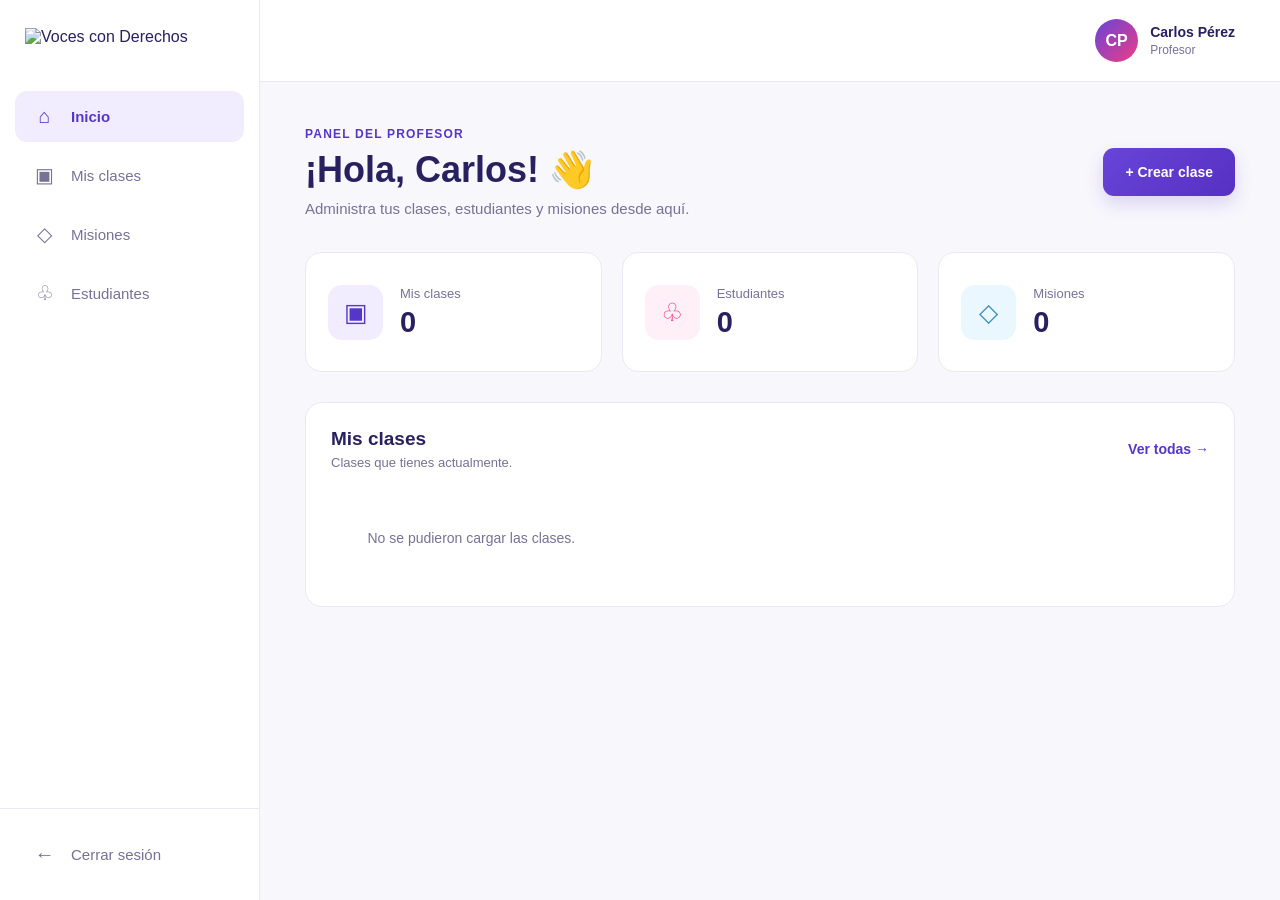
==== dashboard.html @ 540bf433 "feat: estructura inicial del proyecto, primeras configuraciones y interfaces del sistema" ====
<!DOCTYPE html>
<html lang="es">

<head>

    <meta charset="UTF-8">

    <meta
        name="viewport"
        content="width=device-width, initial-scale=1.0"
    >

    <title>Dashboard | Voces con Derechos</title>

    <link
        rel="stylesheet"
        href="css/dashboard.css"
    >

</head>


<body>

    <div class="dashboard">


        <!-- =====================================
             SIDEBAR
        ====================================== -->

        <aside class="sidebar">

            <div class="sidebar-logo">

                <img
                    src="assets/logo.png"
                    alt="Voces con Derechos"
                >

            </div>


            <nav class="sidebar-menu">

                <a
                    href="#inicio"
                    class="menu-item active"
                    data-section="inicio"
                >
                    <span class="menu-icon">⌂</span>
                    <span>Inicio</span>
                </a>


                <a
                    href="#clases"
                    class="menu-item"
                    data-section="clases"
                >
                    <span class="menu-icon">▣</span>
                    <span>Mis clases</span>
                </a>


                <a
                    href="#misiones"
                    class="menu-item"
                    data-section="misiones"
                >
                    <span class="menu-icon">◇</span>
                    <span>Misiones</span>
                </a>


                <a
                    href="#estudiantes"
                    class="menu-item"
                    data-section="estudiantes"
                >
                    <span class="menu-icon">♧</span>
                    <span>Estudiantes</span>
                </a>

            </nav>


            <div class="sidebar-bottom">

                <a
                    href="index.html"
                    class="menu-item"
                >
                    <span class="menu-icon">←</span>
                    <span>Cerrar sesión</span>
                </a>

            </div>

        </aside>



        <!-- =====================================
             CONTENIDO PRINCIPAL
        ====================================== -->

        <main class="main-content">


            <!-- HEADER -->

            <header class="topbar">

                <div class="mobile-logo">

                    <img
                        src="assets/logo.png"
                        alt="Voces con Derechos"
                    >

                </div>


                <div class="topbar-user">

                    <div class="user-avatar">
                        CP
                    </div>

                    <div class="user-info">

                        <strong>
                            Carlos Pérez
                        </strong>

                        <span>
                            Profesor
                        </span>

                    </div>

                </div>

            </header>



            <!-- =================================
                 INICIO
            ================================== -->

            <section
                id="inicio"
                class="dashboard-section active-section"
            >

                <div class="welcome">

                    <div>

                        <span class="section-label">
                            PANEL DEL PROFESOR
                        </span>

                        <h1>
                            ¡Hola, Carlos! 👋
                        </h1>

                        <p>
                            Administra tus clases, estudiantes
                            y misiones desde aquí.
                        </p>

                    </div>

                    <button
                        class="primary-button"
                        id="openCreateClass"
                    >
                        + Crear clase
                    </button>

                </div>


                <!-- ESTADÍSTICAS -->

                <div class="stats-grid">

                    <div class="stat-card">

                        <div class="stat-icon purple">
                            ▣
                        </div>

                        <div>

                            <span>
                                Mis clases
                            </span>

                            <strong id="totalClasses">
                                0
                            </strong>

                        </div>

                    </div>


                    <div class="stat-card">

                        <div class="stat-icon pink">
                            ♧
                        </div>

                        <div>

                            <span>
                                Estudiantes
                            </span>

                            <strong id="totalStudents">
                                0
                            </strong>

                        </div>

                    </div>


                    <div class="stat-card">

                        <div class="stat-icon blue">
                            ◇
                        </div>

                        <div>

                            <span>
                                Misiones
                            </span>

                            <strong id="totalMissions">
                                0
                            </strong>

                        </div>

                    </div>

                </div>



                <!-- CLASES -->

                <div class="content-card">

                    <div class="card-header">

                        <div>

                            <h2>
                                Mis clases
                            </h2>

                            <p>
                                Clases que tienes actualmente.
                            </p>

                        </div>

                        <button
                            class="text-button"
                            data-section="clases"
                        >
                            Ver todas →
                        </button>

                    </div>


                    <div
                        id="dashboardClasses"
                        class="classes-grid"
                    >

                        <div class="loading">
                            Cargando clases...
                        </div>

                    </div>

                </div>

            </section>



            <!-- =================================
                 MIS CLASES
            ================================== -->

            <section
                id="clases"
                class="dashboard-section"
            >

                <div class="page-header">

                    <div>

                        <span class="section-label">
                            GESTIÓN
                        </span>

                        <h1>
                            Mis clases
                        </h1>

                        <p>
                            Administra tus grupos y estudiantes.
                        </p>

                    </div>


                    <button
                        class="primary-button"
                        id="openCreateClass2"
                    >
                        + Crear clase
                    </button>

                </div>


                <div
                    id="allClasses"
                    class="classes-grid"
                >

                    <div class="loading">
                        Cargando clases...
                    </div>

                </div>

            </section>



            <!-- =================================
                 DETALLE CLASE
            ================================== -->

    <section
        id="classDetail"
        class="dashboard-section"
    >

        <!-- VOLVER -->
        <button
            class="back-dashboard"
            id="backToClasses"
        >
            ← Volver a mis clases
        </button>


        <!-- INFORMACIÓN DE LA CLASE -->
        <div class="page-header">

            <div>

                <span class="section-label">
                    CLASE
                </span>

                <h1 id="detailClassName">
                    —
                </h1>

                <p id="detailClassLevel">
                    —
                </p>

            </div>

        </div>


        <div class="detail-grid">


            <!-- =================================
                ESTUDIANTES
            ================================== -->

            <div>

                <!-- ESTUDIANTES ACTIVOS -->

                <div class="content-card">

                    <div class="card-header">

                        <div>

                            <h2>
                                Estudiantes
                            </h2>

                            <p>
                                Estudiantes activos pertenecientes a esta clase.
                            </p>

                        </div>

                    </div>


                    <div
                        id="classStudents"
                        class="student-list"
                    >

                        <div class="loading">
                            Cargando estudiantes...
                        </div>

                    </div>

                </div>


                <!-- ESTUDIANTES INACTIVOS -->

                <div class="content-card">

                    <div class="card-header">

                        <div>

                            <h2>
                                Estudiantes inactivos
                            </h2>

                            <p>
                                Estudiantes que fueron desactivados de esta clase.
                            </p>

                        </div>

                    </div>


                    <div
                        id="inactiveStudents"
                        class="student-list"
                    >

                        <div class="loading">
                            Cargando estudiantes inactivos...
                        </div>

                    </div>

                </div>

            </div>



        <!-- =================================
             MISIONES
        ================================== -->

        <div class="content-card">

            <div class="card-header">

                <div>

                    <h2>
                        Misiones asignadas
                    </h2>

                    <p>
                        Misiones disponibles para esta clase.
                    </p>

                </div>

            </div>


            <div
                id="classMissions"
                class="mission-list"
            >

                <div class="loading">
                    Cargando misiones...
                </div>

            </div>

        </div>


    </div>

</section>



            <!-- =================================
                 MISIONES
            ================================== -->

            <section
                id="misiones"
                class="dashboard-section"
            >

                <div class="page-header">

                    <div>

                        <span class="section-label">
                            CONTENIDO EDUCATIVO
                        </span>

                        <h1>
                            Misiones
                        </h1>

                        <p>
                            Consulta las misiones disponibles.
                        </p>

                    </div>

                </div>


                <div
                    id="missionsGrid"
                    class="missions-grid"
                >

                    <div class="loading">
                        Cargando misiones...
                    </div>

                </div>

            </section>



            <!-- =================================
                 ESTUDIANTES
            ================================== -->

            <section
                id="estudiantes"
                class="dashboard-section"
            >

                <div class="page-header">

                    <div>

                        <span class="section-label">
                            ESTUDIANTES
                        </span>

                        <h1>
                            Estudiantes
                        </h1>

                        <p>
                            Consulta los estudiantes de tus clases.
                        </p>

                    </div>

                </div>


                <div class="content-card">

                    <div
                        id="studentsOverview"
                        class="students-overview"
                    >

                        <div class="loading">
                            Cargando estudiantes...
                        </div>

                    </div>

                </div>

            </section>


        </main>

    </div>



    <!-- =====================================
         MODAL CREAR CLASE
    ====================================== -->

    <div
        id="createClassModal"
        class="modal"
    >

        <div class="modal-card">

            <button
                class="close-modal"
                id="closeCreateClass"
            >
                ×
            </button>


            <div class="modal-header">

                <span class="modal-icon">
                    ▣
                </span>

                <h2>
                    Crear nueva clase
                </h2>

                <p>
                    Crea un grupo para comenzar a organizar
                    a tus estudiantes.
                </p>

            </div>


            <form id="createClassForm">

                <div class="form-group">

                    <label for="className">
                        Nombre de la clase
                    </label>

                    <input
                        type="text"
                        id="className"
                        placeholder="Ej. 4to A"
                        required
                    >

                </div>


                <div class="form-group">

                    <label for="classLevel">
                        Nivel educativo
                    </label>

                    <select
                        id="classLevel"
                        required
                    >

                        <option value="">
                            Selecciona un nivel
                        </option>

                        <option value="Primaria">
                            Primaria
                        </option>

                        <option value="Secundaria">
                            Secundaria
                        </option>

                    </select>

                </div>


                <div
                    id="createClassMessage"
                    class="form-message"
                ></div>


                <button
                    type="submit"
                    class="primary-button full"
                >
                    Crear clase
                </button>

            </form>

        </div>

    </div>






    <script src="js/dashboard.js"></script>

</body>

</html>
---- css/dashboard.css ----
:root {

    --primary: #5636c9;
    --primary-dark: #30206e;

    --pink: #ed3d85;
    --pink-soft: #fff0f7;

    --purple-soft: #f1edff;

    --blue-soft: #eaf7ff;

    --text: #29205f;
    --text-light: #777296;

    --background: #f8f7fc;

    --white: #ffffff;

    --border: #ebe8f4;

    --success: #2ca66f;
}


/* =========================================
   RESET
========================================= */

* {
    margin: 0;
    padding: 0;
    box-sizing: border-box;
}

html {
    scroll-behavior: smooth;
}

body {
    font-family: Arial, Helvetica, sans-serif;

    color: var(--text);

    background: var(--background);
}

button,
input,
select {
    font-family: inherit;
}

button {
    cursor: pointer;
}


/* =========================================
   DASHBOARD
========================================= */

.dashboard {
    min-height: 100vh;

    display: flex;
}


/* =========================================
   SIDEBAR
========================================= */

.sidebar {
    width: 260px;

    min-height: 100vh;

    position: fixed;

    left: 0;
    top: 0;
    bottom: 0;

    display: flex;

    flex-direction: column;

    background: white;

    border-right: 1px solid var(--border);

    z-index: 20;
}

.sidebar-logo {
    padding: 28px 25px 35px;
}

.sidebar-logo img {
    width: 195px;

    height: auto;
}


.sidebar-menu {
    padding: 10px 15px;

    display: flex;

    flex-direction: column;

    gap: 7px;
}


.menu-item {
    display: flex;

    align-items: center;

    gap: 14px;

    padding: 14px 17px;

    border-radius: 12px;

    color: var(--text-light);

    font-size: 15px;

    font-weight: 500;

    transition: 0.2s;

    text-decoration: none;
}

.menu-item:hover {
    background: var(--purple-soft);

    color: var(--primary);
}

.menu-item.active {
    color: var(--primary);

    background: var(--purple-soft);

    font-weight: 600;
}

.menu-icon {
    width: 25px;

    text-align: center;

    font-size: 20px;
}


.sidebar-bottom {
    margin-top: auto;

    padding: 20px 15px;

    border-top: 1px solid var(--border);
}


/* =========================================
   MAIN
========================================= */

.main-content {
    width: calc(100% - 260px);

    margin-left: 260px;

    min-height: 100vh;

    padding-bottom: 60px;
}


/* =========================================
   TOPBAR
========================================= */

.topbar {
    height: 82px;

    padding: 0 45px;

    display: flex;

    align-items: center;

    justify-content: flex-end;

    background: white;

    border-bottom: 1px solid var(--border);
}

.mobile-logo {
    display: none;
}

.topbar-user {
    display: flex;

    align-items: center;

    gap: 12px;
}

.user-avatar {
    width: 43px;
    height: 43px;

    display: flex;

    align-items: center;
    justify-content: center;

    border-radius: 50%;

    color: white;

    background: linear-gradient(
        135deg,
        #6844d8,
        #ed3d85
    );

    font-weight: 700;
}

.user-info {
    display: flex;

    flex-direction: column;

    gap: 3px;
}

.user-info strong {
    font-size: 14px;
}

.user-info span {
    font-size: 12px;

    color: var(--text-light);
}


/* =========================================
   SECTIONS
========================================= */

.dashboard-section {
    display: none;

    padding: 45px;
}

.dashboard-section.active-section {
    display: block;
}


/* =========================================
   WELCOME
========================================= */

.welcome,
.page-header {
    display: flex;

    align-items: center;

    justify-content: space-between;

    gap: 30px;

    margin-bottom: 35px;
}

.section-label {
    display: block;

    margin-bottom: 8px;

    color: var(--primary);

    font-size: 12px;

    font-weight: 700;

    letter-spacing: 1.2px;
}

.welcome h1,
.page-header h1 {
    font-size: 36px;

    color: var(--text);
}

.welcome p,
.page-header p {
    margin-top: 9px;

    color: var(--text-light);

    font-size: 15px;
}


/* =========================================
   BUTTONS
========================================= */

.primary-button {
    display: inline-flex;

    align-items: center;
    justify-content: center;

    gap: 8px;

    min-height: 48px;

    padding: 0 22px;

    border: none;

    border-radius: 11px;

    color: white;

    background: linear-gradient(
        135deg,
        #6844d8,
        #5630c2
    );

    font-size: 14px;

    font-weight: 600;

    box-shadow:
        0 8px 18px rgba(86, 54, 201, 0.18);

    transition: 0.2s;
}

.primary-button:hover {
    transform: translateY(-2px);

    box-shadow:
        0 12px 23px rgba(86, 54, 201, 0.25);
}

.primary-button.full {
    width: 100%;
}

.text-button {
    border: none;

    background: transparent;

    color: var(--primary);

    font-size: 14px;

    font-weight: 600;
}

.back-dashboard {
    border: none;

    background: transparent;

    color: var(--primary);

    font-weight: 600;

    margin-bottom: 25px;
}


/* =========================================
   STATS
========================================= */

.stats-grid {
    display: grid;

    grid-template-columns:
        repeat(3, 1fr);

    gap: 20px;

    margin-bottom: 30px;
}

.stat-card {
    min-height: 120px;

    display: flex;

    align-items: center;

    gap: 17px;

    padding: 22px;

    border-radius: 16px;

    background: white;

    border: 1px solid var(--border);
}

.stat-icon {
    width: 55px;
    height: 55px;

    display: flex;

    align-items: center;
    justify-content: center;

    border-radius: 14px;

    font-size: 25px;
}

.stat-icon.purple {
    color: var(--primary);

    background: var(--purple-soft);
}

.stat-icon.pink {
    color: var(--pink);

    background: var(--pink-soft);
}

.stat-icon.blue {
    color: #3b8fb8;

    background: var(--blue-soft);
}

.stat-card span {
    display: block;

    margin-bottom: 5px;

    color: var(--text-light);

    font-size: 13px;
}

.stat-card strong {
    font-size: 29px;
}


/* =========================================
   CONTENT CARD
========================================= */

.content-card {
    padding: 25px;

    margin-bottom: 25px;

    border: 1px solid var(--border);

    border-radius: 17px;

    background: white;
}

.card-header {
    display: flex;

    align-items: center;

    justify-content: space-between;

    gap: 20px;

    margin-bottom: 25px;
}

.card-header h2 {
    font-size: 19px;
}

.card-header p {
    margin-top: 5px;

    color: var(--text-light);

    font-size: 13px;
}


/* =========================================
   CLASSES
========================================= */

.classes-grid {
    display: grid;

    grid-template-columns:
        repeat(auto-fill, minmax(260px, 1fr));

    gap: 18px;
}

.class-card {
    padding: 22px;

    border: 1px solid var(--border);

    border-radius: 15px;

    background: #fff;

    transition: 0.2s;
}

.class-card:hover {
    transform: translateY(-3px);

    box-shadow:
        0 12px 30px rgba(50, 30, 100, 0.08);
}

.class-top {
    display: flex;

    align-items: flex-start;

    justify-content: space-between;
}

.class-icon {
    width: 45px;
    height: 45px;

    display: flex;

    align-items: center;
    justify-content: center;

    border-radius: 12px;

    color: var(--primary);

    background: var(--purple-soft);

    font-size: 22px;
}

.class-level {
    padding: 5px 9px;

    border-radius: 20px;

    color: var(--primary);

    background: var(--purple-soft);

    font-size: 11px;

    font-weight: 600;
}

.class-card h3 {
    margin-top: 18px;

    font-size: 18px;
}

.class-card p {
    margin-top: 6px;

    color: var(--text-light);

    font-size: 13px;
}

.class-card button {
    width: 100%;

    margin-top: 20px;

    height: 40px;

    border: 1px solid #ded9ef;

    border-radius: 9px;

    background: white;

    color: var(--primary);

    font-weight: 600;
}

.class-card button:hover {
    background: var(--purple-soft);
}


/* =========================================
   STUDENTS
========================================= */

.student-list {
    display: flex;

    flex-direction: column;
}

.student-row {
    display: flex;

    align-items: center;

    justify-content: space-between;

    padding: 14px 0;

    border-bottom: 1px solid var(--border);
}

.student-row:last-child {
    border-bottom: none;
}

.student-main {
    display: flex;

    align-items: center;

    gap: 12px;
}

.student-avatar {
    width: 40px;
    height: 40px;

    display: flex;

    align-items: center;
    justify-content: center;

    border-radius: 50%;

    color: var(--primary);

    background: var(--purple-soft);

    font-size: 13px;

    font-weight: 700;
}

.student-name {
    font-size: 14px;

    font-weight: 600;
}

.student-date {
    margin-top: 3px;

    color: var(--text-light);

    font-size: 11px;
}


/* =========================================
   MISSIONS
========================================= */

.missions-grid {
    display: grid;

    grid-template-columns:
        repeat(auto-fill, minmax(280px, 1fr));

    gap: 20px;
}

.mission-card {
    padding: 25px;

    border-radius: 17px;

    border: 1px solid var(--border);

    background: white;
}

.mission-icon {
    width: 48px;
    height: 48px;

    display: flex;

    align-items: center;
    justify-content: center;

    border-radius: 13px;

    background: var(--pink-soft);

    color: var(--pink);

    font-size: 23px;
}

.mission-card h3 {
    margin-top: 18px;

    font-size: 18px;
}

.mission-card p {
    margin-top: 8px;

    color: var(--text-light);

    font-size: 13px;

    line-height: 1.5;
}

.global-badge {
    display: inline-block;

    margin-top: 17px;

    padding: 5px 9px;

    border-radius: 20px;

    color: var(--primary);

    background: var(--purple-soft);

    font-size: 11px;

    font-weight: 600;
}


/* =========================================
   DETAIL
========================================= */

.detail-grid {
    display: grid;

    grid-template-columns: 1fr 1fr;

    gap: 25px;
}


/* =========================================
   MODAL
========================================= */

.modal {
    position: fixed;

    inset: 0;

    z-index: 100;

    display: none;

    align-items: center;
    justify-content: center;

    padding: 20px;

    background: rgba(35, 25, 75, 0.45);
}

.modal.show {
    display: flex;
}

.modal-card {
    width: 100%;

    max-width: 460px;

    position: relative;

    padding: 35px;

    border-radius: 20px;

    background: white;

    box-shadow:
        0 25px 70px rgba(30, 20, 70, 0.25);
}

.close-modal {
    position: absolute;

    top: 17px;
    right: 20px;

    width: 35px;
    height: 35px;

    border: none;

    border-radius: 50%;

    background: #f5f2fb;

    color: var(--text-light);

    font-size: 23px;
}

.modal-header {
    margin-bottom: 25px;
}

.modal-icon {
    width: 45px;
    height: 45px;

    display: flex;

    align-items: center;
    justify-content: center;

    border-radius: 12px;

    color: var(--primary);

    background: var(--purple-soft);

    font-size: 21px;
}

.modal-header h2 {
    margin-top: 17px;

    font-size: 24px;
}

.modal-header p {
    margin-top: 7px;

    color: var(--text-light);

    font-size: 13px;

    line-height: 1.5;
}


/* =========================================
   FORM
========================================= */

.form-group {
    margin-bottom: 20px;
}

.form-group label {
    display: block;

    margin-bottom: 8px;

    font-size: 13px;

    font-weight: 600;
}

.form-group input,
.form-group select {
    width: 100%;

    height: 50px;

    padding: 0 14px;

    border: 1px solid var(--border);

    border-radius: 10px;

    outline: none;

    background: #fcfbff;

    color: var(--text);

    font-size: 14px;
}

.form-group input:focus,
.form-group select:focus {
    border-color: var(--primary);

    box-shadow:
        0 0 0 4px rgba(86, 54, 201, 0.08);
}

.form-message {
    min-height: 20px;

    margin-bottom: 10px;

    font-size: 13px;

    text-align: center;
}


/* =========================================
   LOADING / EMPTY
========================================= */

.loading,
.empty-state {
    padding: 35px;

    text-align: center;

    color: var(--text-light);

    font-size: 14px;
}

.empty-state strong {
    display: block;

    margin-bottom: 7px;

    color: var(--text);
}


/* =========================================
   RESPONSIVE
========================================= */

@media (max-width: 1000px) {

    .sidebar {
        width: 220px;
    }

    .main-content {
        width: calc(100% - 220px);

        margin-left: 220px;
    }

    .dashboard-section {
        padding: 30px;
    }

    .stats-grid {
        grid-template-columns: 1fr;
    }

    .detail-grid {
        grid-template-columns: 1fr;
    }

}


@media (max-width: 750px) {

    .sidebar {
        width: 70px;
    }

    .sidebar-logo {
        padding: 20px 12px;
    }

    .sidebar-logo img {
        width: 45px;

        height: 45px;

        object-fit: cover;

        object-position: left;
    }

    .menu-item {
        justify-content: center;

        padding: 13px;
    }

    .menu-item span:last-child {
        display: none;
    }

    .main-content {
        width: calc(100% - 70px);

        margin-left: 70px;
    }

    .topbar {
        padding: 0 20px;
    }

    .dashboard-section {
        padding: 25px 18px;
    }

    .welcome,
    .page-header {
        align-items: flex-start;

        flex-direction: column;
    }

    .welcome h1,
    .page-header h1 {
        font-size: 30px;
    }

}


@media (max-width: 500px) {

    .topbar {
        height: 70px;
    }

    .user-info {
        display: none;
    }

    .content-card {
        padding: 18px;
    }

    .modal-card {
        padding: 28px 22px;
    }

}

.student-action {
    border: none;
    border-radius: 8px;
    padding: 8px 14px;
    font-size: 13px;
    font-weight: 600;
    cursor: pointer;
    transition: 0.2s ease;
}

.student-action.danger {
    background: #fff0f3;
    color: #d9366f;
}

.student-action.danger:hover {
    background: #d9366f;
    color: white;
}

.student-action.success {
    background: #edf9f3;
    color: #2ca66f;
}

.student-action.success:hover {
    background: #2ca66f;
    color: white;
}
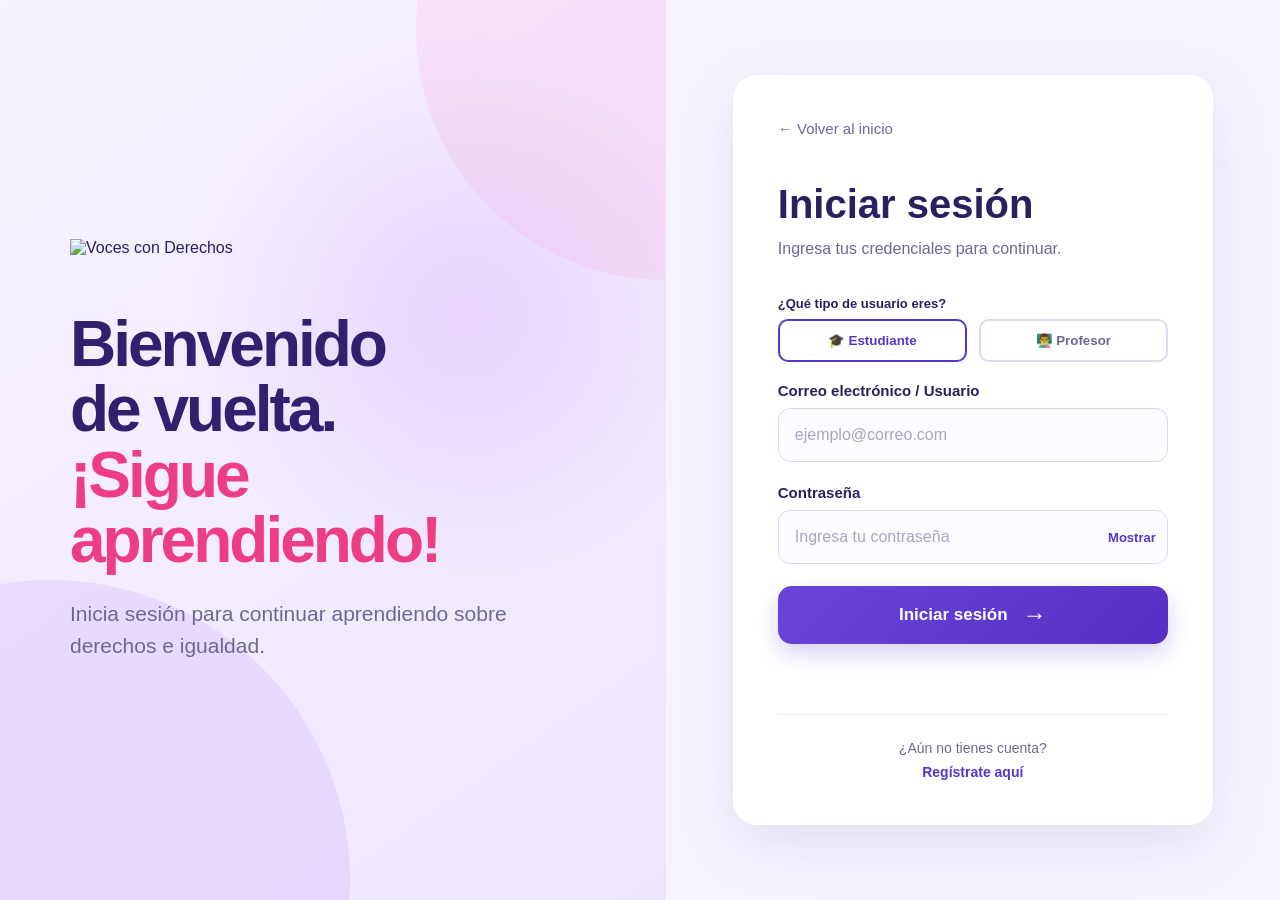
==== commit 3ebbcaea: "feat(frontend): Actualización de páginas principales" ====
--- a/dashboard.html
+++ b/dashboard.html
@@ -84,17 +84,11 @@
 
             </nav>
 
-
             <div class="sidebar-bottom">
-
-                <a
-                    href="index.html"
-                    class="menu-item"
-                >
+                <a href="login.html" class="menu-item" id="cerrarSesion">
                     <span class="menu-icon">←</span>
                     <span>Cerrar sesión</span>
                 </a>
-
             </div>
 
         </aside>
@@ -352,56 +346,136 @@
 
 
 
-            <!-- =================================
-                 DETALLE CLASE
-            ================================== -->
-
-    <section
-        id="classDetail"
-        class="dashboard-section"
-    >
-
-        <!-- VOLVER -->
-        <button
-            class="back-dashboard"
-            id="backToClasses"
+        <!-- =================================
+            DETALLE CLASE
+        ================================== -->
+
+        <section
+            id="classDetail"
+            class="dashboard-section"
         >
-            ← Volver a mis clases
-        </button>
-
-
-        <!-- INFORMACIÓN DE LA CLASE -->
-        <div class="page-header">
-
-            <div>
-
-                <span class="section-label">
-                    CLASE
-                </span>
-
-                <h1 id="detailClassName">
-                    —
-                </h1>
-
-                <p id="detailClassLevel">
-                    —
-                </p>
-
-            </div>
-
-        </div>
-
-
-        <div class="detail-grid">
-
-
-            <!-- =================================
-                ESTUDIANTES
-            ================================== -->
-
-            <div>
-
-                <!-- ESTUDIANTES ACTIVOS -->
+
+            <!-- VOLVER -->
+            <button
+                class="back-dashboard"
+                id="backToClasses"
+            >
+                ← Volver a mis clases
+            </button>
+
+            <!-- INFORMACIÓN DE LA CLASE -->
+            <div class="page-header">
+
+                <div>
+
+                    <span class="section-label">
+                        CLASE
+                    </span>
+
+                    <h1 id="detailClassName">
+                        —
+                    </h1>
+
+                    <p id="detailClassLevel">
+                        —
+                    </p>
+
+                </div>
+
+                <!-- BOTÓN ASIGNAR MISIÓN -->
+                <button
+                    id="btnAsignarMision"
+                    class="primary-button"
+                    style="white-space: nowrap;"
+                    onclick="abrirAsignarMisionDesdeDetalle()"
+                >
+                    + Asignar misión
+                </button>
+
+            </div>
+
+            <div class="detail-grid">
+
+                <!-- =================================
+                    ESTUDIANTES
+                ================================== -->
+
+                <div>
+
+                    <!-- ESTUDIANTES ACTIVOS -->
+                    <div class="content-card">
+
+                        <div class="card-header">
+
+                            <div>
+
+                                <h2>
+                                    Estudiantes
+                                </h2>
+
+                                <p>
+                                    Estudiantes activos pertenecientes a esta clase.
+                                </p>
+
+                            </div>
+
+                            <!-- BOTÓN AGREGAR ESTUDIANTE -->
+                            <button
+                                id="openAgregarEstudiante"
+                                class="primary-button"
+                                style="min-height: 38px; padding: 0 20px; font-size: 13px;"
+                            >
+                                + Agregar estudiante
+                            </button>
+
+                        </div>
+
+                        <div
+                            id="classStudents"
+                            class="student-list"
+                        >
+                            <div class="loading">
+                                Cargando estudiantes...
+                            </div>
+                        </div>
+
+                    </div>
+
+                    <!-- ESTUDIANTES INACTIVOS -->
+                    <div class="content-card">
+
+                        <div class="card-header">
+
+                            <div>
+
+                                <h2>
+                                    Estudiantes inactivos
+                                </h2>
+
+                                <p>
+                                    Estudiantes que fueron desactivados de esta clase.
+                                </p>
+
+                            </div>
+
+                        </div>
+
+                        <div
+                            id="inactiveStudents"
+                            class="student-list"
+                        >
+                            <div class="loading">
+                                Cargando estudiantes inactivos...
+                            </div>
+                        </div>
+
+                    </div>
+
+                </div>
+
+                <!-- =================================
+                    MISIONES
+                ================================== -->
 
                 <div class="content-card">
 
@@ -410,110 +484,31 @@
                         <div>
 
                             <h2>
-                                Estudiantes
+                                Misiones asignadas
                             </h2>
 
                             <p>
-                                Estudiantes activos pertenecientes a esta clase.
+                                Misiones disponibles para esta clase.
                             </p>
 
                         </div>
 
                     </div>
 
-
                     <div
-                        id="classStudents"
-                        class="student-list"
+                        id="classMissions"
+                        class="mission-list"
                     >
-
                         <div class="loading">
-                            Cargando estudiantes...
-                        </div>
-
-                    </div>
-
-                </div>
-
-
-                <!-- ESTUDIANTES INACTIVOS -->
-
-                <div class="content-card">
-
-                    <div class="card-header">
-
-                        <div>
-
-                            <h2>
-                                Estudiantes inactivos
-                            </h2>
-
-                            <p>
-                                Estudiantes que fueron desactivados de esta clase.
-                            </p>
-
-                        </div>
-
-                    </div>
-
-
-                    <div
-                        id="inactiveStudents"
-                        class="student-list"
-                    >
-
-                        <div class="loading">
-                            Cargando estudiantes inactivos...
-                        </div>
-
-                    </div>
-
-                </div>
-
-            </div>
-
-
-
-        <!-- =================================
-             MISIONES
-        ================================== -->
-
-        <div class="content-card">
-
-            <div class="card-header">
-
-                <div>
-
-                    <h2>
-                        Misiones asignadas
-                    </h2>
-
-                    <p>
-                        Misiones disponibles para esta clase.
-                    </p>
-
-                </div>
-
-            </div>
-
-
-            <div
-                id="classMissions"
-                class="mission-list"
-            >
-
-                <div class="loading">
-                    Cargando misiones...
-                </div>
-
-            </div>
-
-        </div>
-
-
-    </div>
-
-</section>
+                            Cargando misiones...
+                        </div>
+                    </div>
+
+                </div>
+
+            </div>
+
+        </section>
 
 
 
@@ -719,9 +714,129 @@
     </div>
 
 
-
-
-
+    <!-- =====================================
+        MODAL ASIGNAR MISIÓN
+    ====================================== -->
+
+    <div id="asignarMisionModal" class="modal">
+
+        <div class="modal-card" style="max-width: 580px;">
+
+            <button class="close-modal" id="closeAsignarMision">
+                ×
+            </button>
+
+            <div class="modal-header">
+
+                <span class="modal-icon">
+                    ◇
+                </span>
+
+                <h2>
+                    Asignar misión
+                </h2>
+
+                <p id="asignarMisionSubtexto">
+                    Selecciona una misión para asignar a esta clase.
+                </p>
+
+            </div>
+
+            <!-- Lista de misiones -->
+            <div id="listaMisionesAsignar" style="max-height: 400px; overflow-y: auto;">
+
+                <div class="loading">
+                    Cargando misiones...
+                </div>
+
+            </div>
+
+            <!-- Footer -->
+            <div style="margin-top: 20px; padding-top: 20px; border-top: 1px solid var(--border); display: flex; justify-content: flex-end;">
+
+                <button
+                    class="text-button"
+                    id="cancelarAsignarMision"
+                    style="padding: 10px 20px;"
+                >
+                    Cancelar
+                </button>
+
+            </div>
+
+        </div>
+
+    </div>
+
+    <!-- =====================================
+        MODAL AGREGAR ESTUDIANTE
+    ====================================== -->
+
+    <div id="agregarEstudianteModal" class="modal">
+
+        <div class="modal-card" style="max-width: 580px;">
+
+            <button class="close-modal" id="closeAgregarEstudiante">
+                ×
+            </button>
+
+            <div class="modal-header">
+
+                <span class="modal-icon">
+                    ♧
+                </span>
+
+                <h2>
+                    Agregar estudiante
+                </h2>
+
+                <p id="agregarEstudianteSubtexto">
+                    Selecciona un estudiante para agregar a esta clase.
+                </p>
+
+            </div>
+
+            <!-- Buscador -->
+            <div class="form-group" style="margin-bottom: 15px;">
+                <input
+                    type="text"
+                    id="buscadorEstudiantes"
+                    placeholder="Buscar estudiante por nombre..."
+                    style="
+                        width: 100%;
+                        height: 45px;
+                        padding: 0 14px;
+                        border: 1px solid var(--border);
+                        border-radius: 10px;
+                        outline: none;
+                        font-size: 14px;
+                    "
+                >
+            </div>
+
+            <div id="listaEstudiantesAgregar" style="max-height: 350px; overflow-y: auto;">
+
+                <div class="loading">
+                    Cargando estudiantes...
+                </div>
+
+            </div>
+
+            <div style="margin-top: 20px; padding-top: 20px; border-top: 1px solid var(--border); display: flex; justify-content: flex-end;">
+
+                <button
+                    class="text-button"
+                    id="cancelarAgregarEstudiante"
+                    style="padding: 10px 20px;"
+                >
+                    Cancelar
+                </button>
+
+            </div>
+
+        </div>
+
+    </div>
 
     <script src="js/dashboard.js"></script>
 
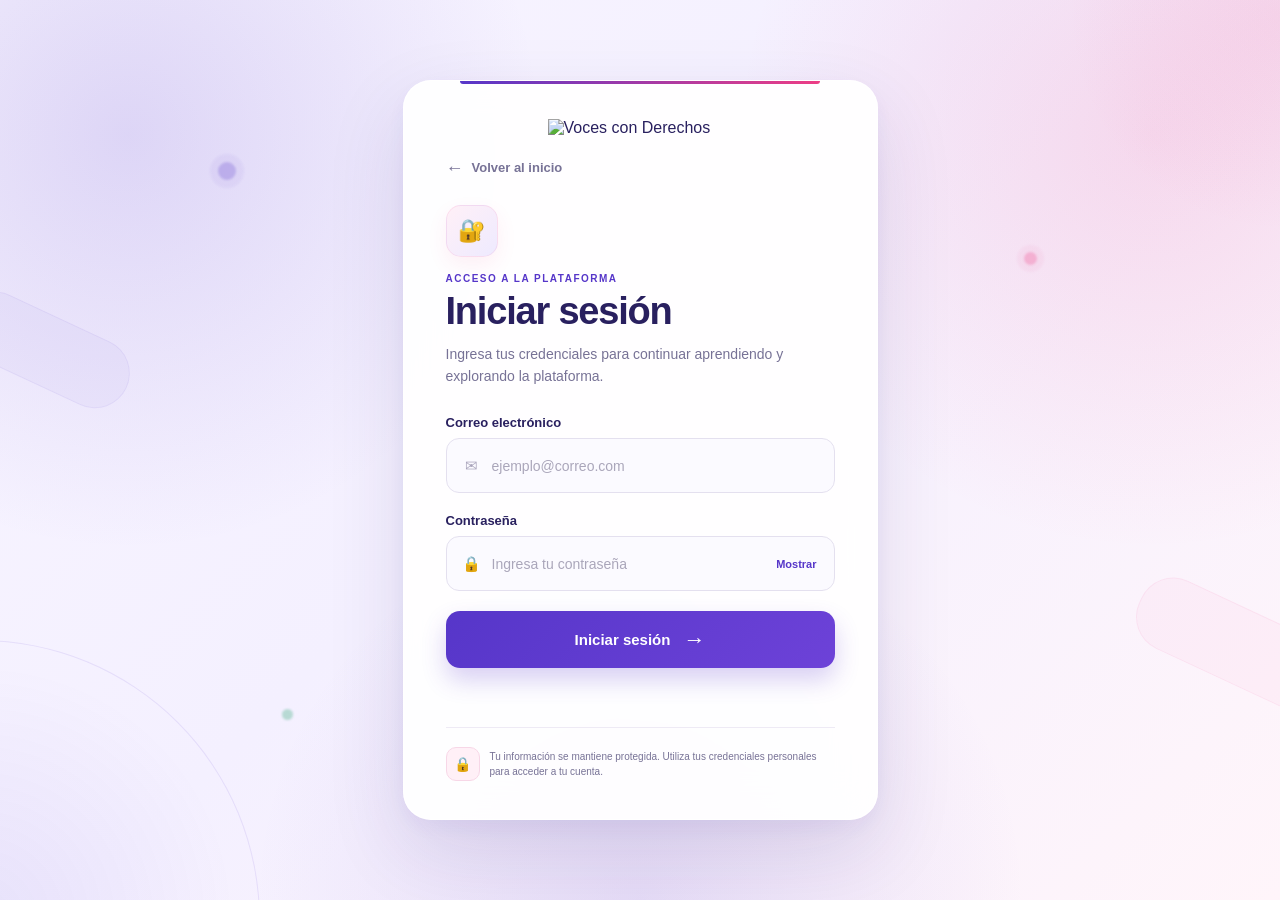
==== commit 4172c933: "Actualizacion del  dashboard, login y funcionalidades de estudiantes" ====
--- a/dashboard.html
+++ b/dashboard.html
@@ -2,28 +2,22 @@
 <html lang="es">
 
 <head>
-
     <meta charset="UTF-8">
-
     <meta
         name="viewport"
         content="width=device-width, initial-scale=1.0"
     >
-
     <title>Dashboard | Voces con Derechos</title>
 
     <link
         rel="stylesheet"
         href="css/dashboard.css"
     >
-
 </head>
 
-
 <body>
 
     <div class="dashboard">
-
 
         <!-- =====================================
              SIDEBAR
@@ -39,7 +33,6 @@
                 >
 
             </div>
-
 
             <nav class="sidebar-menu">
 
@@ -48,59 +41,73 @@
                     class="menu-item active"
                     data-section="inicio"
                 >
-                    <span class="menu-icon">⌂</span>
+                    <span class="menu-icon">📍</span>
                     <span>Inicio</span>
                 </a>
-
 
                 <a
                     href="#clases"
                     class="menu-item"
                     data-section="clases"
                 >
-                    <span class="menu-icon">▣</span>
+                    <span class="menu-icon">📚</span>
                     <span>Mis clases</span>
                 </a>
 
+                <a
+                    href="#contenido"
+                    class="menu-item"
+                    data-section="contenido"
+                >
+                    <span class="menu-icon">📋</span>
+                    <span>Contenido</span>
+                </a>
 
                 <a
                     href="#misiones"
                     class="menu-item"
                     data-section="misiones"
                 >
-                    <span class="menu-icon">◇</span>
+                    <span class="menu-icon">🎯</span>
                     <span>Misiones</span>
                 </a>
-
 
                 <a
                     href="#estudiantes"
                     class="menu-item"
                     data-section="estudiantes"
                 >
-                    <span class="menu-icon">♧</span>
+                    <span class="menu-icon">🧑‍🎓</span>
                     <span>Estudiantes</span>
                 </a>
 
+                <a href="#progreso" class="menu-item" data-section="progreso">
+                    <span class="menu-icon">📊</span>
+                    <span>Progreso</span>
+                </a>
+
             </nav>
 
             <div class="sidebar-bottom">
-                <a href="login.html" class="menu-item" id="cerrarSesion">
+
+                <a
+                    href="login.html"
+                    class="menu-item"
+                    id="cerrarSesion"
+                >
                     <span class="menu-icon">←</span>
                     <span>Cerrar sesión</span>
                 </a>
+
             </div>
 
         </aside>
-
-
 
         <!-- =====================================
              CONTENIDO PRINCIPAL
         ====================================== -->
 
         <main class="main-content">
-
 
             <!-- HEADER -->
 
@@ -115,7 +122,6 @@
 
                 </div>
 
-
                 <div class="topbar-user">
 
                     <div class="user-avatar">
@@ -137,479 +143,555 @@
                 </div>
 
             </header>
-
-
-
-            <!-- =================================
-                 INICIO
-            ================================== -->
-
-            <section
-                id="inicio"
-                class="dashboard-section active-section"
-            >
-
-                <div class="welcome">
-
-                    <div>
-
-                        <span class="section-label">
-                            PANEL DEL PROFESOR
-                        </span>
-
-                        <h1>
-                            ¡Hola, Carlos! 👋
-                        </h1>
-
-                        <p>
-                            Administra tus clases, estudiantes
-                            y misiones desde aquí.
-                        </p>
-
+<!-- =================================
+     INICIO
+================================== -->
+
+<section id="inicio" class="dashboard-section active-section">
+
+    <div class="welcome">
+        <div class="welcome-content">
+            <span class="section-label">✦ PANEL DEL PROFESOR</span>
+            <h1 id="welcomeMessage">¡Hola, Profesor! 👋</h1>
+            <p>Administra tus clases, estudiantes y misiones desde aquí.</p>
+            <div class="welcome-tags">
+                <span>⚖ Derechos</span>
+                <span>💜 Igualdad</span>
+                <span>🌱 Respeto</span>
+            </div>
+            <button class="primary-button" id="openCreateClass" style="margin-top: 20px;">
+                + Crear clase
+            </button>
+        </div>
+        <div class="welcome-visual">
+            <div class="visual-circle circle-one"></div>
+            <div class="visual-circle circle-two"></div>
+            <div class="visual-card">
+                <span>⚖</span>
+                <strong>Tu labor importa</strong>
+                <small>Formando ciudadanos</small>
+            </div>
+        </div>
+    </div>
+
+    <!-- ✅ ESTADÍSTICAS UNIFICADAS -->
+    <div class="stats-grid-dashboard">
+        <div class="stat-card-dashboard">
+            <div class="stat-icon-dashboard purple">▣</div>
+            <div>
+                <span>Mis clases</span>
+                <strong id="totalClasses">0</strong>
+            </div>
+        </div>
+        <div class="stat-card-dashboard">
+            <div class="stat-icon-dashboard pink">👨‍🎓</div>
+            <div>
+                <span>Estudiantes</span>
+                <strong id="totalStudents">0</strong>
+            </div>
+        </div>
+        <div class="stat-card-dashboard">
+            <div class="stat-icon-dashboard blue">📚</div>
+            <div>
+                <span>Historias Completadas</span>
+                <strong id="dashTotalCompletadas">0</strong>
+            </div>
+        </div>
+        <div class="stat-card-dashboard">
+            <div class="stat-icon-dashboard green">⭐</div>
+            <div>
+                <span>Puntos Totales</span>
+                <strong id="dashTotalPuntos">0</strong>
+            </div>
+        </div>
+    </div>
+
+    <!-- Progreso por estudiante -->
+    <div class="content-card">
+        <div class="card-header">
+            <div>
+                <h2>📊 Progreso por Estudiante</h2>
+                <p>Resumen del progreso de cada estudiante.</p>
+            </div>
+        </div>
+        <div id="dashProgresoEstudiantes" class="progreso-lista">
+            <div class="loading">Cargando progreso...</div>
+        </div>
+    </div>
+
+</section>
+ <!-- =================================
+     MIS CLASES
+================================== -->
+
+<section id="clases" class="dashboard-section">
+    <div class="clases-hero">
+        <div class="clases-hero-content">
+            <span class="clases-hero-label">✦ GESTIÓN DE CLASES</span>
+            <h1>Mis clases</h1>
+            <p>Administra tus grupos, asigna misiones y haz seguimiento del aprendizaje de tus estudiantes.</p>
+            <div class="clases-hero-tags">
+                <span>👨‍🎓 Estudiantes</span>
+                <span>📚 Misiones</span>
+                <span>📊 Progreso</span>
+            </div>
+            <button class="primary-button" id="openCreateClass2" style="margin-top: 20px;">
+                + Crear clase
+            </button>
+        </div>
+        <div class="clases-hero-visual">
+            <div class="class-orbit class-orbit-one"></div>
+            <div class="class-orbit class-orbit-two"></div>
+            <div class="class-floating-card">
+                <div class="class-floating-icon">👨‍🎓</div>
+                <strong>Organiza tus grupos</strong>
+                <small>Aprende y crece</small>
+            </div>
+            <div class="class-star-one">✦</div>
+            <div class="class-star-two">✦</div>
+        </div>
+    </div>
+
+    <div id="allClasses" class="classes-grid">
+        <div class="loading">Cargando clases...</div>
+    </div>
+</section>
+
+                <!-- =================================
+                    DETALLE CLASE
+                ================================== -->
+
+                <section id="classDetail" class="dashboard-section">
+
+                    <!-- VOLVER -->
+                    <button class="back-dashboard" id="backToClasses">
+                        ← Volver a mis clases
+                    </button>
+
+                    <!-- INFORMACIÓN DE LA CLASE -->
+                    <div class="page-header">
+                        <div>
+                            <span class="section-label">CLASE</span>
+                            <h1 id="detailClassName">—</h1>
+                            <p id="detailClassLevel">—</p>
+                        </div>
+                        <div class="detail-actions">
+                            <button id="btnAsignarMision" class="primary-button" onclick="abrirAsignarMisionDesdeDetalle()">
+                                + Asignar misión
+                            </button>
+                        </div>
                     </div>
 
-                    <button
-                        class="primary-button"
-                        id="openCreateClass"
-                    >
-                        + Crear clase
-                    </button>
-
-                </div>
-
-
-                <!-- ESTADÍSTICAS -->
-
-                <div class="stats-grid">
-
-                    <div class="stat-card">
-
-                        <div class="stat-icon purple">
-                            ▣
-                        </div>
-
-                        <div>
-
-                            <span>
-                                Mis clases
-                            </span>
-
-                            <strong id="totalClasses">
-                                0
-                            </strong>
-
-                        </div>
-
+                    <!-- ESTADÍSTICAS DE LA CLASE -->
+                    <div class="detail-stats-grid">
+                        <div class="detail-stat-card">
+                            <div class="detail-stat-icon purple">👨‍🎓</div>
+                            <div>
+                                <span>Estudiantes</span>
+                                <strong id="detailTotalEstudiantes">0</strong>
+                            </div>
+                        </div>
+                        <div class="detail-stat-card">
+                            <div class="detail-stat-icon blue">📚</div>
+                            <div>
+                                <span>Misiones asignadas</span>
+                                <strong id="detailTotalMisiones">0</strong>
+                            </div>
+                        </div>
+                        <div class="detail-stat-card">
+                            <div class="detail-stat-icon green">📊</div>
+                            <div>
+                                <span>Progreso promedio</span>
+                                <strong id="detailProgresoPromedio">0%</strong>
+                            </div>
+                        </div>
+                        <div class="detail-stat-card">
+                            <div class="detail-stat-icon pink">⭐</div>
+                            <div>
+                                <span>Puntos totales</span>
+                                <strong id="detailPuntosTotales">0</strong>
+                            </div>
+                        </div>
                     </div>
 
-
-                    <div class="stat-card">
-
-                        <div class="stat-icon pink">
-                            ♧
-                        </div>
-
-                        <div>
-
-                            <span>
-                                Estudiantes
-                            </span>
-
-                            <strong id="totalStudents">
-                                0
-                            </strong>
-
-                        </div>
-
+                    <!-- TABS: Estudiantes | Misiones -->
+                    <div class="detail-tabs">
+                        <button class="detail-tab active" data-tab="estudiantes" onclick="switchDetailTab('estudiantes')">
+                            👨‍🎓 Estudiantes
+                        </button>
+                        <button class="detail-tab" data-tab="misiones" onclick="switchDetailTab('misiones')">
+                            📚 Misiones
+                        </button>
+                        <button class="detail-tab" data-tab="inactivos" onclick="switchDetailTab('inactivos')">
+                            ⛔ Inactivos
+                        </button>
                     </div>
 
-
-                    <div class="stat-card">
-
-                        <div class="stat-icon blue">
-                            ◇
-                        </div>
-
-                        <div>
-
-                            <span>
-                                Misiones
-                            </span>
-
-                            <strong id="totalMissions">
-                                0
-                            </strong>
-
-                        </div>
-
-                    </div>
-
-                </div>
-
-
-
-                <!-- CLASES -->
-
-                <div class="content-card">
-
-                    <div class="card-header">
-
-                        <div>
-
-                            <h2>
-                                Mis clases
-                            </h2>
-
-                            <p>
-                                Clases que tienes actualmente.
-                            </p>
-
-                        </div>
-
-                        <button
-                            class="text-button"
-                            data-section="clases"
-                        >
-                            Ver todas →
-                        </button>
-
-                    </div>
-
-
-                    <div
-                        id="dashboardClasses"
-                        class="classes-grid"
-                    >
-
-                        <div class="loading">
-                            Cargando clases...
-                        </div>
-
-                    </div>
-
-                </div>
-
-            </section>
-
-
-
-            <!-- =================================
-                 MIS CLASES
-            ================================== -->
-
-            <section
-                id="clases"
-                class="dashboard-section"
-            >
-
-                <div class="page-header">
-
-                    <div>
-
-                        <span class="section-label">
-                            GESTIÓN
-                        </span>
-
-                        <h1>
-                            Mis clases
-                        </h1>
-
-                        <p>
-                            Administra tus grupos y estudiantes.
-                        </p>
-
-                    </div>
-
-
-                    <button
-                        class="primary-button"
-                        id="openCreateClass2"
-                    >
-                        + Crear clase
-                    </button>
-
-                </div>
-
-
-                <div
-                    id="allClasses"
-                    class="classes-grid"
-                >
-
-                    <div class="loading">
-                        Cargando clases...
-                    </div>
-
-                </div>
-
-            </section>
-
-
-
-        <!-- =================================
-            DETALLE CLASE
-        ================================== -->
-
-        <section
-            id="classDetail"
-            class="dashboard-section"
-        >
-
-            <!-- VOLVER -->
-            <button
-                class="back-dashboard"
-                id="backToClasses"
-            >
-                ← Volver a mis clases
-            </button>
-
-            <!-- INFORMACIÓN DE LA CLASE -->
-            <div class="page-header">
-
-                <div>
-
-                    <span class="section-label">
-                        CLASE
-                    </span>
-
-                    <h1 id="detailClassName">
-                        —
-                    </h1>
-
-                    <p id="detailClassLevel">
-                        —
-                    </p>
-
-                </div>
-
-                <!-- BOTÓN ASIGNAR MISIÓN -->
-                <button
-                    id="btnAsignarMision"
-                    class="primary-button"
-                    style="white-space: nowrap;"
-                    onclick="abrirAsignarMisionDesdeDetalle()"
-                >
-                    + Asignar misión
-                </button>
-
-            </div>
-
-            <div class="detail-grid">
-
-                <!-- =================================
-                    ESTUDIANTES
-                ================================== -->
-
-                <div>
-
-                    <!-- ESTUDIANTES ACTIVOS -->
-                    <div class="content-card">
-
-                        <div class="card-header">
-
+                    <!-- TAB: ESTUDIANTES -->
+                    <div id="detailTabEstudiantes" class="detail-tab-content active">
+                        <div class="detail-tab-header">
                             <div>
-
-                                <h2>
-                                    Estudiantes
-                                </h2>
-
-                                <p>
-                                    Estudiantes activos pertenecientes a esta clase.
-                                </p>
-
+                                <h2>Estudiantes activos</h2>
+                                <p>Estudiantes pertenecientes a esta clase.</p>
                             </div>
-
-                            <!-- BOTÓN AGREGAR ESTUDIANTE -->
-                            <button
-                                id="openAgregarEstudiante"
-                                class="primary-button"
-                                style="min-height: 38px; padding: 0 20px; font-size: 13px;"
-                            >
+                            <button id="openAgregarEstudiante" class="primary-button" style="min-height: 38px; padding: 0 20px; font-size: 13px;">
                                 + Agregar estudiante
                             </button>
-
-                        </div>
-
-                        <div
-                            id="classStudents"
-                            class="student-list"
-                        >
-                            <div class="loading">
-                                Cargando estudiantes...
+                        </div>
+                        <div id="classStudents" class="student-list-detalle">
+                            <div class="loading">Cargando estudiantes...</div>
+                        </div>
+                    </div>
+
+                    <!-- TAB: MISIONES -->
+                    <div id="detailTabMisiones" class="detail-tab-content">
+                        <div class="detail-tab-header">
+                            <div>
+                                <h2>Misiones asignadas</h2>
+                                <p>Misiones disponibles para esta clase.</p>
                             </div>
                         </div>
-
+                        <div id="classMissions" class="misiones-list-detalle">
+                            <div class="loading">Cargando misiones...</div>
+                        </div>
                     </div>
 
-                    <!-- ESTUDIANTES INACTIVOS -->
-                    <div class="content-card">
-
-                        <div class="card-header">
-
+                    <!-- TAB: INACTIVOS -->
+                    <div id="detailTabInactivos" class="detail-tab-content">
+                        <div class="detail-tab-header">
                             <div>
-
-                                <h2>
-                                    Estudiantes inactivos
-                                </h2>
-
-                                <p>
-                                    Estudiantes que fueron desactivados de esta clase.
-                                </p>
-
+                                <h2>Estudiantes inactivos</h2>
+                                <p>Estudiantes desactivados de esta clase.</p>
                             </div>
-
-                        </div>
-
-                        <div
-                            id="inactiveStudents"
-                            class="student-list"
-                        >
-                            <div class="loading">
-                                Cargando estudiantes inactivos...
-                            </div>
-                        </div>
-
+                        </div>
+                        <div id="inactiveStudents" class="student-list-detalle">
+                            <div class="loading">Cargando estudiantes inactivos...</div>
+                        </div>
                     </div>
 
-                </div>
-
-                <!-- =================================
-                    MISIONES
-                ================================== -->
-
-                <div class="content-card">
-
-                    <div class="card-header">
-
-                        <div>
-
-                            <h2>
-                                Misiones asignadas
-                            </h2>
-
-                            <p>
-                                Misiones disponibles para esta clase.
-                            </p>
-
-                        </div>
-
-                    </div>
-
-                    <div
-                        id="classMissions"
-                        class="mission-list"
-                    >
-                        <div class="loading">
-                            Cargando misiones...
-                        </div>
-                    </div>
-
-                </div>
-
-            </div>
-
-        </section>
-
-
-
-            <!-- =================================
-                 MISIONES
-            ================================== -->
-
-            <section
-                id="misiones"
-                class="dashboard-section"
-            >
-
-                <div class="page-header">
-
-                    <div>
-
-                        <span class="section-label">
-                            CONTENIDO EDUCATIVO
-                        </span>
-
-                        <h1>
-                            Misiones
-                        </h1>
-
-                        <p>
-                            Consulta las misiones disponibles.
-                        </p>
-
-                    </div>
-
-                </div>
-
-
-                <div
-                    id="missionsGrid"
-                    class="missions-grid"
-                >
-
-                    <div class="loading">
-                        Cargando misiones...
-                    </div>
-
-                </div>
+                </section>
 
             </section>
 
-
-
-            <!-- =================================
-                 ESTUDIANTES
-            ================================== -->
-
-            <section
-                id="estudiantes"
-                class="dashboard-section"
-            >
-
-                <div class="page-header">
-
-                    <div>
-
-                        <span class="section-label">
-                            ESTUDIANTES
-                        </span>
-
-                        <h1>
-                            Estudiantes
-                        </h1>
-
-                        <p>
-                            Consulta los estudiantes de tus clases.
-                        </p>
-
-                    </div>
-
-                </div>
-
-
-                <div class="content-card">
-
-                    <div
-                        id="studentsOverview"
-                        class="students-overview"
-                    >
-
-                        <div class="loading">
-                            Cargando estudiantes...
-                        </div>
-
-                    </div>
-
-                </div>
-
-            </section>
+<!-- =================================
+     CONTENIDO (Vista Jerárquica)
+================================== -->
+
+<section id="contenido" class="dashboard-section">
+    <div class="contenido-hero">
+        <div class="contenido-hero-content">
+            <span class="contenido-hero-label">✦ GESTIÓN DE CONTENIDO</span>
+            <h1>📚 Contenido Educativo</h1>
+            <p>Organiza tus misiones, historias y escenas de forma jerárquica para crear experiencias de aprendizaje.</p>
+            <div class="contenido-hero-tags">
+                <span>📖 Historias</span>
+                <span>🎬 Escenas</span>
+                <span>⚡ Decisiones</span>
+            </div>
+            <!-- <button class="primary-button" onclick="abrirModalCrearMision()" style="margin-top: 20px;">
+                + Nueva Misión
+            </button> -->
+        </div>
+        <div class="contenido-hero-visual">
+            <div class="contenido-circle contenido-circle-one"></div>
+            <div class="contenido-circle contenido-circle-two"></div>
+            <div class="contenido-floating-card">
+                <div class="contenido-floating-icon">📖</div>
+                <strong>Crea experiencias</strong>
+                <small></small>
+            </div>
+            <div class="contenido-star-one">✦</div>
+            <div class="contenido-star-two">✦</div>
+        </div>
+    </div>
+
+    <div id="contenidoJerarquico" class="contenido-jerarquico">
+        <div class="loading">Cargando contenido...</div>
+    </div>
+</section>
+
+ <!-- =================================
+     MISIONES (Vista plana)
+================================== -->
+
+<section id="misiones" class="dashboard-section">
+    <div class="misiones-hero">
+        <div class="misiones-hero-content">
+            <span class="misiones-hero-label">✦ CONTENIDO EDUCATIVO</span>
+            <h1>📚 Misiones</h1>
+            <p>Gestiona las misiones educativas disponibles y motiva a tus estudiantes a aprender.</p>
+            <div class="misiones-hero-tags">
+                <span>🎯 Aprende</span>
+                <span>⚡ Decide</span>
+                <span>💜 Participa</span>
+            </div>
+            <button class="primary-button" onclick="abrirModalCrearMision()" style="margin-top: 20px;">
+                + Nueva Misión
+            </button>
+        </div>
+        <div class="misiones-hero-visual">
+            <div class="mision-orbit mision-orbit-one"></div>
+            <div class="mision-orbit mision-orbit-two"></div>
+            <div class="mision-floating-card">
+                <div class="mision-floating-icon">🎯</div>
+                <strong>Tu próximo reto</strong>
+                <small>Aprende jugando</small>
+            </div>
+            <div class="mision-star-one">✦</div>
+            <div class="mision-star-two">✦</div>
+        </div>
+    </div>
+
+    <div class="stats-mini" style="margin-bottom: 24px;">
+        <span id="totalMisionesCount">0</span> misiones disponibles
+    </div>
+
+    <div id="misionesGridMejorado" class="misiones-grid-mejorado">
+        <div class="loading">Cargando misiones...</div>
+    </div>
+</section>
+<!-- =================================
+     ESTUDIANTES
+================================== -->
+
+<section id="estudiantes" class="dashboard-section">
+    <div class="estudiantes-hero">
+        <div class="estudiantes-hero-content">
+            <span class="estudiantes-hero-label">✦ ESTUDIANTES</span>
+            <h1>👨‍🎓 Estudiantes</h1>
+            <p>Gestiona los estudiantes de tus clases, haz seguimiento de su progreso y motívalos a aprender.</p>
+            <div class="estudiantes-hero-tags">
+                <span>👨‍🎓 Aprende</span>
+                <span>📊 Progresa</span>
+                <span>⭐ Destaca</span>
+            </div>
+            <button class="primary-button" onclick="abrirModalCrearEstudiante()" style="margin-top: 20px;">
+                + Nuevo Estudiante
+            </button>
+        </div>
+        <div class="estudiantes-hero-visual">
+            <div class="estudiantes-circle estudiantes-circle-one"></div>
+            <div class="estudiantes-circle estudiantes-circle-two"></div>
+            <div class="estudiantes-floating-card">
+                <div class="estudiantes-floating-icon">👨‍🎓</div>
+                <strong>Forma ciudadanos</strong>
+                <small>Inspira y educa</small>
+            </div>
+            <div class="estudiantes-star-one">✦</div>
+            <div class="estudiantes-star-two">✦</div>
+        </div>
+    </div>
+
+    <!-- TABS: Activos | Inactivos -->
+    <div class="detail-tabs" style="margin-bottom: 20px;">
+        <button class="detail-tab active" data-tab="activos" onclick="switchTabEstudiantes('activos')">
+            ✅ Activos
+        </button>
+        <button class="detail-tab" data-tab="inactivos" onclick="switchTabEstudiantes('inactivos')">
+            ⛔ Inactivos
+        </button>
+    </div>
+
+    <!-- FILTROS (solo nivel y busqueda) -->
+    <div class="filtros-container">
+        <div class="filtro-grupo">
+            <label>Nivel</label>
+            <select id="filtroNivel" onchange="aplicarFiltros()">
+                <option value="todos">Todos</option>
+                <option value="Primaria">Primaria</option>
+                <option value="Secundaria">Secundaria</option>
+            </select>
+        </div>
+        <div class="filtro-grupo busqueda">
+            <label>Buscar</label>
+            <input type="text" id="filtroNombre" placeholder="Buscar por nombre..." oninput="aplicarFiltros()">
+        </div>
+        <div class="filtro-grupo">
+            <button class="text-button" onclick="limpiarFiltros()" style="margin-top: 22px;">
+                ✕ Limpiar filtros
+            </button>
+        </div>
+    </div>
+
+    <!-- Contador -->
+    <div class="stats-mini" style="margin-bottom: 24px;">
+        <span id="totalEstudiantesCount">0</span> estudiantes activos
+    </div>
+
+    <!-- TAB: ACTIVOS -->
+    <div id="tabEstudiantesActivos" class="detail-tab-content active">
+        <div id="estudiantesGrid" class="estudiantes-grid">
+            <div class="loading">Cargando estudiantes...</div>
+        </div>
+    </div>
+
+    <!-- TAB: INACTIVOS -->
+    <div id="tabEstudiantesInactivos" class="detail-tab-content">
+        <div id="estudiantesInactivosGrid" class="estudiantes-grid">
+            <div class="loading">Cargando estudiantes inactivos...</div>
+        </div>
+    </div>
+
+</section>
+
+<!-- =================================
+     PROGRESO DE ESTUDIANTES
+================================== -->
+
+<section id="progreso" class="dashboard-section">
+    <div class="progreso-hero">
+        <div class="progreso-hero-content">
+            <span class="progreso-hero-label">✦ ANÁLISIS</span>
+            <h1>📊 Progreso de estudiantes</h1>
+            <p>Visualiza el rendimiento y avance de tus estudiantes en tiempo real.</p>
+            <div class="progreso-hero-tags">
+                <span>📈 Analiza</span>
+                <span>🎯 Mejora</span>
+                <span>🏆 Celebra</span>
+            </div>
+            <!-- <button class="primary-button" onclick="exportarReporte()" style="background: #2ca66f; margin-top: 20px;">
+                📥 Exportar reporte
+            </button> -->
+        </div>
+        <div class="progreso-hero-visual">
+            <div class="progreso-chart-icon">
+                <div class="progreso-chart-glow">📊</div>
+            </div>
+            <div class="progreso-star-one">✦</div>
+            <div class="progreso-star-two">✦</div>
+        </div>
+    </div>
+
+    <!-- Filtro de clase -->
+    <div class="progreso-filtro">
+        <label>Clase:</label>
+        <select id="progresoClaseSelect" onchange="cargarProgresoGeneral()">
+            <option value="todas">Todas las clases</option>
+        </select>
+    </div>
+
+    <!-- Tarjetas de resumen -->
+    <div class="progreso-stats-grid">
+        <div class="progreso-stat-card">
+            <div class="progreso-stat-icon green">📈</div>
+            <div>
+                <span>Promedio de la clase</span>
+                <strong id="progresoPromedioGeneral">0%</strong>
+            </div>
+        </div>
+        <div class="progreso-stat-card">
+            <div class="progreso-stat-icon gold">🏆</div>
+            <div>
+                <span>Mejor desempeño</span>
+                <strong id="progresoMejorDesempeno">0%</strong>
+            </div>
+        </div>
+        <div class="progreso-stat-card">
+            <div class="progreso-stat-icon red">⚠️</div>
+            <div>
+                <span>Necesitan apoyo</span>
+                <strong id="progresoNecesitanApoyo">0</strong>
+            </div>
+        </div>
+        <div class="progreso-stat-card">
+            <div class="progreso-stat-icon blue">👥</div>
+            <div>
+                <span>Participación</span>
+                <strong id="progresoParticipacion">0%</strong>
+            </div>
+        </div>
+    </div>
+
+    <!-- Gráfico: Progreso por misión -->
+    <div class="content-card">
+        <div class="card-header">
+            <div>
+                <h2>📊 Progreso por misión</h2>
+                <p>Porcentaje de estudiantes que han completado cada misión.</p>
+            </div>
+        </div>
+        <div id="progresoMisionesContainer" class="progreso-barras-container">
+            <div class="loading">Cargando datos...</div>
+        </div>
+    </div>
+
+    <!-- Distribución de desempeños -->
+    <div class="content-card">
+        <div class="card-header">
+            <div>
+                <h2>🎯 Distribución de desempeños</h2>
+                <p>Clasificación de estudiantes según su progreso.</p>
+            </div>
+        </div>
+        <div id="progresoDistribucionContainer" class="distribucion-container">
+            <div class="loading">Cargando datos...</div>
+        </div>
+    </div>
+
+    <!-- Estudiantes destacados -->
+    <div class="content-card">
+        <div class="card-header">
+            <div>
+                <h2>🏅 Estudiantes destacados</h2>
+                <p>Estudiantes con mejor rendimiento en la clase.</p>
+            </div>
+        </div>
+        <div id="progresoDestacadosContainer" class="tabla-container">
+            <div class="loading">Cargando datos...</div>
+        </div>
+    </div>
+
+</section>
 
 
         </main>
 
     </div>
 
-
+    <!-- =====================================
+         MODAL CREAR ESTUDIANTE
+    ====================================== -->
+
+ <div id="modalCrearEstudiante" class="modal">
+    <div class="modal-card" style="max-width: 500px;">
+        <button class="close-modal" onclick="cerrarModal('modalCrearEstudiante')">×</button>
+        <div class="modal-header">
+            <span class="modal-icon">👨‍🎓</span>
+            <h2>Crear Estudiante</h2>
+            <p>Ingresa los datos del nuevo estudiante.</p>
+        </div>
+        <form id="formCrearEstudiante">
+            <div class="form-row">
+                <div class="form-group half">
+                    <label>Nombre *</label>
+                    <input type="text" id="estudianteNombre2" placeholder="Nombre" required oninput="previsualizarCorreoEstudiante2()">
+                </div>
+                <div class="form-group half">
+                    <label>Apellido *</label>
+                    <input type="text" id="estudianteApellido2" placeholder="Apellido" required oninput="previsualizarCorreoEstudiante2()">
+                </div>
+            </div>
+            <div class="form-group">
+                <label>Correo electrónico (automático)</label>
+                <input type="email" id="estudianteEmail2" readonly style="background: #f0f0f0; cursor: not-allowed; color: #777296;">
+            </div>
+            <div class="form-group">
+                <label>Contraseña *</label>
+                <input type="password" id="estudiantePassword2" placeholder="Mínimo 6 caracteres" required minlength="6">
+            </div>
+            <div class="form-group">
+                <label>Nivel *</label>
+                <select id="estudianteNivel2" required>
+                    <option value="">Selecciona un nivel...</option>
+                    <option value="true">Secundaria</option>
+                    <option value="false">Primaria</option>
+                </select>
+            </div>
+            <div id="estudianteMessage" class="form-message"></div>
+            <button type="submit" class="primary-button full">Crear Estudiante</button>
+        </form>
+    </div>
+</div> 
 
     <!-- =====================================
          MODAL CREAR CLASE
@@ -629,7 +711,6 @@
                 ×
             </button>
 
-
             <div class="modal-header">
 
                 <span class="modal-icon">
@@ -646,7 +727,6 @@
                 </p>
 
             </div>
-
 
             <form id="createClassForm">
 
@@ -665,7 +745,6 @@
 
                 </div>
 
-
                 <div class="form-group">
 
                     <label for="classLevel">
@@ -693,12 +772,10 @@
 
                 </div>
 
-
                 <div
                     id="createClassMessage"
                     class="form-message"
                 ></div>
-
 
                 <button
                     type="submit"
@@ -713,16 +790,24 @@
 
     </div>
 
-
     <!-- =====================================
-        MODAL ASIGNAR MISIÓN
+         MODAL ASIGNAR MISIÓN
     ====================================== -->
 
-    <div id="asignarMisionModal" class="modal">
-
-        <div class="modal-card" style="max-width: 580px;">
-
-            <button class="close-modal" id="closeAsignarMision">
+    <div
+        id="asignarMisionModal"
+        class="modal"
+    >
+
+        <div
+            class="modal-card"
+            style="max-width: 580px;"
+        >
+
+            <button
+                class="close-modal"
+                id="closeAsignarMision"
+            >
                 ×
             </button>
 
@@ -743,7 +828,11 @@
             </div>
 
             <!-- Lista de misiones -->
-            <div id="listaMisionesAsignar" style="max-height: 400px; overflow-y: auto;">
+
+            <div
+                id="listaMisionesAsignar"
+                style="max-height: 400px; overflow-y: auto;"
+            >
 
                 <div class="loading">
                     Cargando misiones...
@@ -752,7 +841,10 @@
             </div>
 
             <!-- Footer -->
-            <div style="margin-top: 20px; padding-top: 20px; border-top: 1px solid var(--border); display: flex; justify-content: flex-end;">
+
+            <div
+                style="margin-top: 20px; padding-top: 20px; border-top: 1px solid var(--border); display: flex; justify-content: flex-end;"
+            >
 
                 <button
                     class="text-button"
@@ -769,75 +861,768 @@
     </div>
 
     <!-- =====================================
-        MODAL AGREGAR ESTUDIANTE
+         MODAL AGREGAR ESTUDIANTE
     ====================================== -->
-
-    <div id="agregarEstudianteModal" class="modal">
-
-        <div class="modal-card" style="max-width: 580px;">
-
-            <button class="close-modal" id="closeAgregarEstudiante">
+<!-- MODAL AGREGAR ESTUDIANTE (para asignar a una clase) -->
+<div id="agregarEstudianteModal" class="modal">
+    <div class="modal-card" style="max-width: 580px;">
+        <button class="close-modal" onclick="cerrarModal('agregarEstudianteModal')">×</button>
+        <div class="modal-header">
+            <span class="modal-icon">👨‍🎓</span>
+            <h2>Agregar Estudiante a la Clase</h2>
+            <p id="agregarEstudianteSubtexto">Selecciona un estudiante para agregar a esta clase.</p>
+        </div>
+
+        <!-- Buscador -->
+        <div class="form-group" style="margin-bottom: 15px;">
+            <input
+                type="text"
+                id="buscadorEstudiantes"
+                placeholder="Buscar estudiante por nombre..."
+                style="width: 100%; height: 45px; padding: 0 14px; border: 1px solid var(--border); border-radius: 10px; outline: none; font-size: 14px;"
+            >
+        </div>
+
+        <!-- ✅ LISTA DE ESTUDIANTES - ESTE ES EL CONTENEDOR QUE FALTA -->
+        <div id="listaEstudiantesAgregar" style="max-height: 350px; overflow-y: auto;">
+            <div class="loading">Cargando estudiantes...</div>
+        </div>
+
+        <!-- Footer -->
+        <div style="margin-top: 20px; padding-top: 20px; border-top: 1px solid var(--border); display: flex; justify-content: flex-end;">
+            <button class="text-button" id="cancelarAgregarEstudiante" style="padding: 10px 20px;" onclick="cerrarModal('agregarEstudianteModal')">
+                Cancelar
+            </button>
+        </div>
+    </div>
+</div>
+    <!-- =====================================
+         MODALES DE CONTENIDO
+    ====================================== -->
+
+    <!-- MODAL CREAR MISIÓN -->
+
+    <div
+        id="modalCrearMision"
+        class="modal"
+    >
+
+        <div
+            class="modal-card"
+            style="max-width: 500px;"
+        >
+
+            <button
+                class="close-modal"
+                onclick="cerrarModal('modalCrearMision')"
+            >
                 ×
             </button>
 
             <div class="modal-header">
 
                 <span class="modal-icon">
-                    ♧
+                    ◇
                 </span>
 
                 <h2>
-                    Agregar estudiante
+                    Crear Misión
                 </h2>
 
-                <p id="agregarEstudianteSubtexto">
-                    Selecciona un estudiante para agregar a esta clase.
+                <p>
+                    Ingresa los datos de la nueva misión.
                 </p>
 
             </div>
 
-            <!-- Buscador -->
-            <div class="form-group" style="margin-bottom: 15px;">
+            <form id="formCrearMision">
+
+                <div class="form-group">
+
+                    <label>
+                        Título *
+                    </label>
+
+                    <input
+                        type="text"
+                        id="misionTitulo"
+                        placeholder="Ej: Igualdad"
+                        required
+                    >
+
+                </div>
+
+                <div class="form-group">
+
+                    <label>
+                        Descripción
+                    </label>
+
+                    <textarea
+                        id="misionDescripcion"
+                        rows="3"
+                        placeholder="Descripción de la misión..."
+                    ></textarea>
+
+                </div>
+
+                <div class="form-group">
+
+                    <label>
+
+                        <input
+                            type="checkbox"
+                            id="misionEsGlobal"
+                            checked
+                        >
+
+                        Misión Global (visible para todos)
+
+                    </label>
+
+                </div>
+
+                <div
+                    id="misionMessage"
+                    class="form-message"
+                ></div>
+
+                <button
+                    type="submit"
+                    class="primary-button full"
+                >
+                    Crear Misión
+                </button>
+
+            </form>
+
+        </div>
+
+    </div>
+
+    <!-- MODAL CREAR HISTORIA -->
+
+    <div
+        id="modalCrearHistoria"
+        class="modal"
+    >
+
+        <div
+            class="modal-card"
+            style="max-width: 500px;"
+        >
+
+            <button
+                class="close-modal"
+                onclick="cerrarModal('modalCrearHistoria')"
+            >
+                ×
+            </button>
+
+            <div class="modal-header">
+
+                <span class="modal-icon">
+                    📖
+                </span>
+
+                <h2>
+                    Crear Historia
+                </h2>
+
+                <p>
+                    Ingresa los datos de la nueva historia.
+                </p>
+
+            </div>
+
+            <form id="formCrearHistoria">
+
+                <div class="form-group">
+
+                    <label>
+                        Misión *
+                    </label>
+
+                    <select
+                        id="historiaMisionId"
+                        required
+                    ></select>
+
+                </div>
+
+                <div class="form-group">
+
+                    <label>
+                        Título *
+                    </label>
+
+                    <input
+                        type="text"
+                        id="historiaTitulo"
+                        placeholder="Ej: Todas las personas pueden"
+                        required
+                    >
+
+                </div>
+
+                <div class="form-group">
+
+                    <label>
+                        Descripción
+                    </label>
+
+                    <textarea
+                        id="historiaDescripcion"
+                        rows="2"
+                        placeholder="Breve descripción..."
+                    ></textarea>
+
+                </div>
+
+                <div class="form-group">
+
+                    <label>
+                        Orden
+                    </label>
+
+                    <input
+                        type="text"
+                        id="historiaOrden"
+                        value="1"
+                        readonly
+                        style="background: #f0f0f0; cursor: not-allowed; text-align: center;"
+                    >
+
+                </div>
+
+                <div class="form-group">
+
+                    <label>
+                        Puntos Base
+                    </label>
+
+                    <input
+                        type="number"
+                        id="historiaPuntosBase"
+                        value="10"
+                        min="0"
+                    >
+
+                </div>
+
+                <div
+                    id="historiaMessage"
+                    class="form-message"
+                ></div>
+
+                <button
+                    type="submit"
+                    class="primary-button full"
+                >
+                    Crear Historia
+                </button>
+
+            </form>
+
+        </div>
+
+    </div>
+
+<!-- MODAL CREAR ESCENA (MEJORADO - SIN SELECTOR DE HISTORIA) -->
+<div id="modalCrearEscena" class="modal">
+    <div class="modal-card" style="max-width: 700px; max-height: 90vh; overflow-y: auto; padding: 35px;">
+        <button class="close-modal" onclick="cerrarModal('modalCrearEscena')">×</button>
+        
+        <div class="modal-header">
+            <span class="modal-icon">🎬</span>
+            <h2>Crear Escena</h2>
+            <p id="escenaHistoriaInfo" style="margin-top: 7px; padding: 8px 12px; background: var(--purple-soft); border-radius: 8px; font-size: 12px; color: var(--primary); font-weight: 600;">
+                <!-- Aquí se mostrará el nombre de la historia -->
+            </p>
+        </div>
+
+        <form id="formCrearEscena">
+            <!-- Historia (oculta) -->
+            <input type="hidden" id="escenaHistoriaId" value="">
+
+            <!-- Contenido de la escena -->
+            <div class="form-group">
+                <label>📝 Contenido de la escena *</label>
+                <textarea id="escenaContenido" rows="4" placeholder="Describe la situación..." required></textarea>
+            </div>
+
+            <!-- Opciones rápidas -->
+            <div class="form-row">
+                <div class="form-group">
+                    <label>
+                        <input type="checkbox" id="escenaEsFinal">
+                        🏁 Escena final
+                    </label>
+                </div>
+                <div class="form-group">
+                    <label>
+                        <input type="checkbox" id="escenaTienePregunta">
+                        ❓ Con pregunta
+                    </label>
+                </div>
+                <div class="form-group" style="flex: 0 0 100px;">
+                    <label>Orden</label>
+                    <input type="text" id="escenaOrden" value="1" readonly style="background: #f0f0f0; cursor: not-allowed; text-align: center;">
+                </div>
+            </div>
+
+            <!-- SECCIÓN DE PREGUNTA MEJORADA -->
+            <div id="preguntaSection" style="display: none; margin-top: 20px; padding: 24px; background: linear-gradient(135deg, #f8f7ff 0%, #f0f8ff 100%); border-radius: 16px; border: 2px solid #e0d8f5; box-shadow: 0 4px 15px rgba(86, 54, 201, 0.08);">
+                <h4 style="margin-bottom: 20px; color: var(--primary); font-weight: 700; font-size: 16px; display: flex; align-items: center; gap: 10px; padding-bottom: 12px; border-bottom: 2px solid #e0d8f5;">
+                    ❓ Configuración de la Pregunta
+                </h4>
+
+                <div class="form-group">
+                    <label style="display: flex; align-items: center; gap: 6px; font-size: 13px; font-weight: 600; color: var(--text); margin-bottom: 8px;">
+                        📝 Enunciado de la pregunta *
+                    </label>
+                    <input type="text" id="preguntaEnunciado" placeholder="¿Qué enseñanza nos deja esta historia?" style="width: 100%; padding: 12px 14px; border: 1.5px solid var(--border); border-radius: 10px; outline: none; background: white; color: var(--text); font-size: 14px;">
+                </div>
+
+                <div class="form-row">
+                    <div class="form-group" style="flex: 1;">
+                        <label style="display: flex; align-items: center; gap: 6px; font-size: 13px; font-weight: 600; color: var(--text); margin-bottom: 8px;">
+                            💡 Explicación de la respuesta
+                        </label>
+                        <input type="text" id="preguntaExplicacion" placeholder="Explica por qué es la correcta..." style="width: 100%; padding: 12px 14px; border: 1.5px solid var(--border); border-radius: 10px; outline: none; background: white; color: var(--text); font-size: 14px;">
+                    </div>
+                    <div class="form-group" style="flex: 0 0 100px;">
+                        <label style="display: flex; align-items: center; gap: 6px; font-size: 13px; font-weight: 600; color: var(--text); margin-bottom: 8px;">
+                            ⭐ Puntos
+                        </label>
+                        <input type="number" id="preguntaPuntos" value="5" min="0" style="width: 100%; padding: 12px 14px; border: 1.5px solid var(--border); border-radius: 10px; outline: none; background: white; color: var(--primary); font-size: 14px; font-weight: 700; text-align: center;">
+                    </div>
+                </div>
+
+                <div class="form-group">
+                    <label style="display: flex; align-items: center; gap: 6px; font-size: 13px; font-weight: 600; color: var(--text); margin-bottom: 8px;">
+                        🎯 Opciones de respuesta *
+                    </label>
+                    <div id="respuestasContainerEscena" style="display: flex; flex-direction: column; gap: 12px; margin-top: 12px;">
+                        <div class="respuesta-item" style="display: flex; align-items: center; gap: 12px; padding: 12px; background: white; border-radius: 10px; border: 1.5px solid var(--border); transition: all 0.2s ease;">
+                            <input type="text" class="respuesta-texto" placeholder="Opción A" style="flex: 1; padding: 10px 12px; border: 1.5px solid var(--border); border-radius: 8px; font-size: 14px; outline: none; background: #faf9ff;">
+                            <label style="display: flex; align-items: center; gap: 6px; font-size: 13px; font-weight: 600; cursor: pointer; white-space: nowrap; padding: 8px 12px; border-radius: 8px; background: var(--purple-soft);">
+                                <input type="radio" name="respuestaCorrectaEscena" value="0" style="width: 18px; height: 18px; cursor: pointer; accent-color: var(--green);">
+                                Correcta
+                            </label>
+                            <button type="button" class="btn-remove" onclick="this.parentElement.remove()" style="width: 32px; height: 32px; display: flex; align-items: center; justify-content: center; border: none; border-radius: 8px; background: #fde8ee; color: #d9366f; font-size: 16px; cursor: pointer;">✕</button>
+                        </div>
+                        <div class="respuesta-item" style="display: flex; align-items: center; gap: 12px; padding: 12px; background: white; border-radius: 10px; border: 1.5px solid var(--border); transition: all 0.2s ease;">
+                            <input type="text" class="respuesta-texto" placeholder="Opción B" style="flex: 1; padding: 10px 12px; border: 1.5px solid var(--border); border-radius: 8px; font-size: 14px; outline: none; background: #faf9ff;">
+                            <label style="display: flex; align-items: center; gap: 6px; font-size: 13px; font-weight: 600; cursor: pointer; white-space: nowrap; padding: 8px 12px; border-radius: 8px; background: var(--purple-soft);">
+                                <input type="radio" name="respuestaCorrectaEscena" value="1" style="width: 18px; height: 18px; cursor: pointer; accent-color: var(--green);">
+                                Correcta
+                            </label>
+                            <button type="button" class="btn-remove" onclick="this.parentElement.remove()" style="width: 32px; height: 32px; display: flex; align-items: center; justify-content: center; border: none; border-radius: 8px; background: #fde8ee; color: #d9366f; font-size: 16px; cursor: pointer;">✕</button>
+                        </div>
+                        <div class="respuesta-item" style="display: flex; align-items: center; gap: 12px; padding: 12px; background: white; border-radius: 10px; border: 1.5px solid var(--border); transition: all 0.2s ease;">
+                            <input type="text" class="respuesta-texto" placeholder="Opción C" style="flex: 1; padding: 10px 12px; border: 1.5px solid var(--border); border-radius: 8px; font-size: 14px; outline: none; background: #faf9ff;">
+                            <label style="display: flex; align-items: center; gap: 6px; font-size: 13px; font-weight: 600; cursor: pointer; white-space: nowrap; padding: 8px 12px; border-radius: 8px; background: var(--purple-soft);">
+                                <input type="radio" name="respuestaCorrectaEscena" value="2" style="width: 18px; height: 18px; cursor: pointer; accent-color: var(--green);">
+                                Correcta
+                            </label>
+                            <button type="button" class="btn-remove" onclick="this.parentElement.remove()" style="width: 32px; height: 32px; display: flex; align-items: center; justify-content: center; border: none; border-radius: 8px; background: #fde8ee; color: #d9366f; font-size: 16px; cursor: pointer;">✕</button>
+                        </div>
+                    </div>
+                    <button type="button" class="text-button" onclick="agregarRespuestaEscena()" style="display: inline-flex; align-items: center; gap: 6px; padding: 10px 16px; margin-top: 12px; border: 1.5px dashed var(--primary); border-radius: 10px; color: var(--primary); font-size: 13px; font-weight: 600; background: transparent; cursor: pointer;">
+                        + Agregar opción
+                    </button>
+                </div>
+
+                <div style="margin-top: 16px; padding: 12px; background: #fff8e1; border-radius: 8px; border-left: 4px solid #f59e0b;">
+                    <small style="color: #856404; font-size: 12px;">
+                        💡 Consejo: Marca como "Correcta" la opción que los estudiantes deben elegir.
+                    </small>
+                </div>
+            </div>
+
+            <div id="escenaMessage" class="form-message"></div>
+
+            <button type="submit" class="primary-button full">
+                Crear Escena
+            </button>
+        </form>
+    </div>
+</div>
+
+    <!-- MODAL CREAR DECISIONES (MEJORADO - 3 DECISIONES A LA VEZ) -->
+    <div id="modalCrearDecision" class="modal">
+        <div class="modal-card" style="max-width: 700px; max-height: 90vh; overflow-y: auto; padding: 35px;">
+            <button class="close-modal" onclick="cerrarModal('modalCrearDecision')">×</button>
+            
+            <div class="modal-header">
+                <span class="modal-icon">⚡</span>
+                <h2>Crear Decisiones</h2>
+                <p id="decisionEscenaInfo" style="margin-top: 7px; padding: 8px 12px; background: var(--purple-soft); border-radius: 8px; font-size: 12px; color: var(--primary); font-weight: 600; display: none;">
+                    <!-- Aquí se mostrará la información de la escena -->
+                </p>
+            </div>
+
+            <form id="formCrearDecision">
+                <!-- Escena (oculta) -->
+                <input type="hidden" id="decisionEscenaId" value="">
+
+                <!-- Decisiones múltiples -->
+                <div style="display: flex; flex-direction: column; gap: 20px; margin-top: 10px;">
+                    
+                    <!-- Decisión 1 -->
+                    <div class="decision-grupo" style="background: #faf9ff; border-radius: 16px; padding: 20px; border: 2px solid var(--border); transition: all 0.3s ease;">
+                        <div style="display: flex; align-items: center; gap: 10px; margin-bottom: 15px;">
+                            <span style="width: 30px; height: 30px; display: flex; align-items: center; justify-content: center; background: var(--primary); color: white; border-radius: 8px; font-weight: 700; font-size: 14px;">A</span>
+                            <h4 style="margin: 0; font-size: 15px; font-weight: 700; color: var(--text);">Opción A</h4>
+                        </div>
+                        
+                        <div class="form-group" style="margin-bottom: 12px;">
+                            <label style="font-size: 13px; font-weight: 600; color: var(--text); margin-bottom: 6px; display: block;">Texto de la decisión *</label>
+                            <input type="text" class="decision-texto" data-index="0" placeholder="Ej: María decide hablar con valentía..." style="width: 100%; padding: 12px 14px; border: 1.5px solid var(--border); border-radius: 10px; outline: none; background: white; color: var(--text); font-size: 14px;">
+                        </div>
+
+                        <div class="form-row" style="display: flex; gap: 12px; flex-wrap: wrap;">
+                            <div class="form-group" style="flex: 1; min-width: 120px; margin-bottom: 0;">
+                                <label style="font-size: 12px; font-weight: 600; color: var(--text-light); margin-bottom: 6px; display: block;">¿Es correcta?</label>
+                                <select class="decision-es-correcta" data-index="0" style="width: 100%; padding: 10px 12px; border: 1.5px solid var(--border); border-radius: 8px; outline: none; background: white; color: var(--text); font-size: 13px;">
+                                    <option value="false">❌ Incorrecta</option>
+                                    <option value="true">✅ Correcta</option>
+                                </select>
+                            </div>
+                            <div class="form-group" style="flex: 0 0 100px; margin-bottom: 0;">
+                                <label style="font-size: 12px; font-weight: 600; color: var(--text-light); margin-bottom: 6px; display: block;">Puntos</label>
+                                <input type="number" class="decision-puntos" data-index="0" value="0" min="0" style="width: 100%; padding: 10px 12px; border: 1.5px solid var(--border); border-radius: 8px; outline: none; background: white; color: var(--text); font-size: 13px; text-align: center;">
+                            </div>
+                        </div>
+
+                        <div class="form-group" style="margin-bottom: 0; margin-top: 12px;">
+                            <label style="font-size: 13px; font-weight: 600; color: var(--text); margin-bottom: 6px; display: block;">Retroalimentación</label>
+                            <textarea class="decision-retroalimentacion" data-index="0" rows="2" placeholder="Mensaje al elegir esta opción..." style="width: 100%; padding: 12px 14px; border: 1.5px solid var(--border); border-radius: 10px; outline: none; background: white; color: var(--text); font-size: 13px; resize: vertical;"></textarea>
+                        </div>
+
+                        <div class="form-group" style="margin-bottom: 0; margin-top: 12px;">
+                            <label style="font-size: 13px; font-weight: 600; color: var(--text); margin-bottom: 6px; display: block;">Siguiente Escena (opcional)</label>
+                            <select class="decision-siguiente-escena" data-index="0" style="width: 100%; padding: 10px 12px; border: 1.5px solid var(--border); border-radius: 8px; outline: none; background: white; color: var(--text); font-size: 13px;">
+                                <option value="">- Ninguna (final) -</option>
+                                <!-- Se llena dinámicamente -->
+                            </select>
+                        </div>
+                    </div>
+
+                    <!-- Decisión 2 -->
+                    <div class="decision-grupo" style="background: #faf9ff; border-radius: 16px; padding: 20px; border: 2px solid var(--border); transition: all 0.3s ease;">
+                        <div style="display: flex; align-items: center; gap: 10px; margin-bottom: 15px;">
+                            <span style="width: 30px; height: 30px; display: flex; align-items: center; justify-content: center; background: var(--blue); color: white; border-radius: 8px; font-weight: 700; font-size: 14px;">B</span>
+                            <h4 style="margin: 0; font-size: 15px; font-weight: 700; color: var(--text);">Opción B</h4>
+                        </div>
+                        
+                        <div class="form-group" style="margin-bottom: 12px;">
+                            <label style="font-size: 13px; font-weight: 600; color: var(--text); margin-bottom: 6px; display: block;">Texto de la decisión *</label>
+                            <input type="text" class="decision-texto" data-index="1" placeholder="Ej: María decide quedarse callada..." style="width: 100%; padding: 12px 14px; border: 1.5px solid var(--border); border-radius: 10px; outline: none; background: white; color: var(--text); font-size: 14px;">
+                        </div>
+
+                        <div class="form-row" style="display: flex; gap: 12px; flex-wrap: wrap;">
+                            <div class="form-group" style="flex: 1; min-width: 120px; margin-bottom: 0;">
+                                <label style="font-size: 12px; font-weight: 600; color: var(--text-light); margin-bottom: 6px; display: block;">¿Es correcta?</label>
+                                <select class="decision-es-correcta" data-index="1" style="width: 100%; padding: 10px 12px; border: 1.5px solid var(--border); border-radius: 8px; outline: none; background: white; color: var(--text); font-size: 13px;">
+                                    <option value="false">❌ Incorrecta</option>
+                                    <option value="true">✅ Correcta</option>
+                                </select>
+                            </div>
+                            <div class="form-group" style="flex: 0 0 100px; margin-bottom: 0;">
+                                <label style="font-size: 12px; font-weight: 600; color: var(--text-light); margin-bottom: 6px; display: block;">Puntos</label>
+                                <input type="number" class="decision-puntos" data-index="1" value="0" min="0" style="width: 100%; padding: 10px 12px; border: 1.5px solid var(--border); border-radius: 8px; outline: none; background: white; color: var(--text); font-size: 13px; text-align: center;">
+                            </div>
+                        </div>
+
+                        <div class="form-group" style="margin-bottom: 0; margin-top: 12px;">
+                            <label style="font-size: 13px; font-weight: 600; color: var(--text); margin-bottom: 6px; display: block;">Retroalimentación</label>
+                            <textarea class="decision-retroalimentacion" data-index="1" rows="2" placeholder="Mensaje al elegir esta opción..." style="width: 100%; padding: 12px 14px; border: 1.5px solid var(--border); border-radius: 10px; outline: none; background: white; color: var(--text); font-size: 13px; resize: vertical;"></textarea>
+                        </div>
+
+                        <div class="form-group" style="margin-bottom: 0; margin-top: 12px;">
+                            <label style="font-size: 13px; font-weight: 600; color: var(--text); margin-bottom: 6px; display: block;">Siguiente Escena (opcional)</label>
+                            <select class="decision-siguiente-escena" data-index="1" style="width: 100%; padding: 10px 12px; border: 1.5px solid var(--border); border-radius: 8px; outline: none; background: white; color: var(--text); font-size: 13px;">
+                                <option value="">- Ninguna (final) -</option>
+                                <!-- Se llena dinámicamente -->
+                            </select>
+                        </div>
+                    </div>
+
+                    <!-- Decisión 3 -->
+                    <div class="decision-grupo" style="background: #faf9ff; border-radius: 16px; padding: 20px; border: 2px solid var(--border); transition: all 0.3s ease;">
+                        <div style="display: flex; align-items: center; gap: 10px; margin-bottom: 15px;">
+                            <span style="width: 30px; height: 30px; display: flex; align-items: center; justify-content: center; background: var(--pink); color: white; border-radius: 8px; font-weight: 700; font-size: 14px;">C</span>
+                            <h4 style="margin: 0; font-size: 15px; font-weight: 700; color: var(--text);">Opción C</h4>
+                        </div>
+                        
+                        <div class="form-group" style="margin-bottom: 12px;">
+                            <label style="font-size: 13px; font-weight: 600; color: var(--text); margin-bottom: 6px; display: block;">Texto de la decisión *</label>
+                            <input type="text" class="decision-texto" data-index="2" placeholder="Ej: María decide pedir ayuda..." style="width: 100%; padding: 12px 14px; border: 1.5px solid var(--border); border-radius: 10px; outline: none; background: white; color: var(--text); font-size: 14px;">
+                        </div>
+
+                        <div class="form-row" style="display: flex; gap: 12px; flex-wrap: wrap;">
+                            <div class="form-group" style="flex: 1; min-width: 120px; margin-bottom: 0;">
+                                <label style="font-size: 12px; font-weight: 600; color: var(--text-light); margin-bottom: 6px; display: block;">¿Es correcta?</label>
+                                <select class="decision-es-correcta" data-index="2" style="width: 100%; padding: 10px 12px; border: 1.5px solid var(--border); border-radius: 8px; outline: none; background: white; color: var(--text); font-size: 13px;">
+                                    <option value="false">❌ Incorrecta</option>
+                                    <option value="true">✅ Correcta</option>
+                                </select>
+                            </div>
+                            <div class="form-group" style="flex: 0 0 100px; margin-bottom: 0;">
+                                <label style="font-size: 12px; font-weight: 600; color: var(--text-light); margin-bottom: 6px; display: block;">Puntos</label>
+                                <input type="number" class="decision-puntos" data-index="2" value="0" min="0" style="width: 100%; padding: 10px 12px; border: 1.5px solid var(--border); border-radius: 8px; outline: none; background: white; color: var(--text); font-size: 13px; text-align: center;">
+                            </div>
+                        </div>
+
+                        <div class="form-group" style="margin-bottom: 0; margin-top: 12px;">
+                            <label style="font-size: 13px; font-weight: 600; color: var(--text); margin-bottom: 6px; display: block;">Retroalimentación</label>
+                            <textarea class="decision-retroalimentacion" data-index="2" rows="2" placeholder="Mensaje al elegir esta opción..." style="width: 100%; padding: 12px 14px; border: 1.5px solid var(--border); border-radius: 10px; outline: none; background: white; color: var(--text); font-size: 13px; resize: vertical;"></textarea>
+                        </div>
+
+                        <div class="form-group" style="margin-bottom: 0; margin-top: 12px;">
+                            <label style="font-size: 13px; font-weight: 600; color: var(--text); margin-bottom: 6px; display: block;">Siguiente Escena (opcional)</label>
+                            <select class="decision-siguiente-escena" data-index="2" style="width: 100%; padding: 10px 12px; border: 1.5px solid var(--border); border-radius: 8px; outline: none; background: white; color: var(--text); font-size: 13px;">
+                                <option value="">- Ninguna (final) -</option>
+                                <!-- Se llena dinámicamente -->
+                            </select>
+                        </div>
+                    </div>
+                </div>
+
+                <div style="margin-top: 16px; padding: 12px; background: #fff8e1; border-radius: 8px; border-left: 4px solid #f59e0b;">
+                    <small style="color: #856404; font-size: 12px;">
+                        💡 Consejo: Marca como "Correcta" la opción que representa la mejor decisión. Las otras serán incorrectas.
+                    </small>
+                </div>
+
+                <div id="decisionMessage" class="form-message"></div>
+
+<button type="button" onclick="submitDecisionesForm(event)" class="primary-button full" style="margin-top: 20px;">
+    ⚡ Crear Decisiones
+</button>
+            </form>
+        </div>
+    </div>
+
+    <!-- MODAL CREAR PREGUNTA -->
+
+    <div
+        id="modalCrearPregunta"
+        class="modal"
+    >
+
+        <div
+            class="modal-card"
+            style="max-width: 500px;"
+        >
+
+            <button
+                class="close-modal"
+                onclick="cerrarModal('modalCrearPregunta')"
+            >
+                ×
+            </button>
+
+            <div class="modal-header">
+
+                <span class="modal-icon">
+                    ❓
+                </span>
+
+                <h2>
+                    Crear Pregunta
+                </h2>
+
+                <p>
+                    Agrega una pregunta para la escena final.
+                </p>
+
+            </div>
+
+            <form id="formCrearPregunta">
+
                 <input
-                    type="text"
-                    id="buscadorEstudiantes"
-                    placeholder="Buscar estudiante por nombre..."
-                    style="
-                        width: 100%;
-                        height: 45px;
-                        padding: 0 14px;
-                        border: 1px solid var(--border);
-                        border-radius: 10px;
-                        outline: none;
-                        font-size: 14px;
-                    "
+                    type="hidden"
+                    id="preguntaEscenaId"
                 >
-            </div>
-
-            <div id="listaEstudiantesAgregar" style="max-height: 350px; overflow-y: auto;">
-
-                <div class="loading">
-                    Cargando estudiantes...
-                </div>
-
-            </div>
-
-            <div style="margin-top: 20px; padding-top: 20px; border-top: 1px solid var(--border); display: flex; justify-content: flex-end;">
+
+                <div class="form-group">
+
+                    <label>
+                        Enunciado *
+                    </label>
+
+                    <textarea
+                        id="preguntaEnunciado"
+                        rows="2"
+                        placeholder="¿Qué enseñanza nos deja..."
+                        required
+                    ></textarea>
+
+                </div>
+
+                <div class="form-group">
+
+                    <label>
+                        Explicación
+                    </label>
+
+                    <textarea
+                        id="preguntaExplicacion"
+                        rows="2"
+                        placeholder="Explicación de la respuesta correcta..."
+                    ></textarea>
+
+                </div>
+
+                <div class="form-group">
+
+                    <label>
+                        Puntos
+                    </label>
+
+                    <input
+                        type="number"
+                        id="preguntaPuntos"
+                        value="5"
+                        min="0"
+                    >
+
+                </div>
+
+                <div class="form-group">
+
+                    <label>
+                        Respuestas *
+                    </label>
+
+                    <div id="respuestasContainer">
+
+                        <div class="respuesta-item">
+
+                            <input
+                                type="text"
+                                class="respuesta-texto"
+                                placeholder="Opción A"
+                                required
+                            >
+
+                            <label>
+
+                                <input
+                                    type="radio"
+                                    name="respuestaCorrecta"
+                                    value="0"
+                                >
+
+                                Correcta
+
+                            </label>
+
+                        </div>
+
+                        <div class="respuesta-item">
+
+                            <input
+                                type="text"
+                                class="respuesta-texto"
+                                placeholder="Opción B"
+                                required
+                            >
+
+                            <label>
+
+                                <input
+                                    type="radio"
+                                    name="respuestaCorrecta"
+                                    value="1"
+                                >
+
+                                Correcta
+
+                            </label>
+
+                        </div>
+
+                        <div class="respuesta-item">
+
+                            <input
+                                type="text"
+                                class="respuesta-texto"
+                                placeholder="Opción C"
+                                required
+                            >
+
+                            <label>
+
+                                <input
+                                    type="radio"
+                                    name="respuestaCorrecta"
+                                    value="2"
+                                >
+
+                                Correcta
+
+                            </label>
+
+                        </div>
+
+                    </div>
+
+                    <button
+                        type="button"
+                        class="text-button"
+                        onclick="agregarRespuesta()"
+                        style="margin-top: 8px;"
+                    >
+                        + Agregar respuesta
+                    </button>
+
+                </div>
+
+                <div
+                    id="preguntaMessage"
+                    class="form-message"
+                ></div>
 
                 <button
-                    class="text-button"
-                    id="cancelarAgregarEstudiante"
-                    style="padding: 10px 20px;"
+                    type="submit"
+                    class="primary-button full"
                 >
-                    Cancelar
+                    Crear Pregunta
                 </button>
 
-            </div>
-
-        </div>
-
-    </div>
-
+            </form>
+
+        </div>
+
+    </div>
+    <!-- MODAL CAMBIAR CONTRASEÑA ESTUDIANTE -->
+    <div id="modalCambiarPasswordEstudiante" class="modal">
+        <div class="modal-card" style="max-width: 450px;">
+            <button class="close-modal" onclick="cerrarModal('modalCambiarPasswordEstudiante')">×</button>
+            <div class="modal-header">
+                <span class="modal-icon">🔑</span>
+                <h2>Cambiar Contraseña</h2>
+                <p id="cambiarPasswordEstudianteInfo">Estudiante seleccionado</p>
+            </div>
+            <form id="formCambiarPasswordEstudiante">
+                <input type="hidden" id="cambiarPasswordEstudianteId" value="">
+                <div class="form-group">
+                    <label>Nueva contraseña *</label>
+                    <input type="password" id="nuevaPasswordEstudiante" placeholder="Mínimo 6 caracteres" required minlength="6">
+                </div>
+                <div class="form-group">
+                    <label>Confirmar contraseña *</label>
+                    <input type="password" id="confirmarPasswordEstudiante" placeholder="Repite la contraseña" required minlength="6">
+                </div>
+                <div id="cambiarPasswordEstudianteMessage" class="form-message"></div>
+                <button type="submit" class="primary-button full">🔑 Cambiar contraseña</button>
+            </form>
+        </div>
+    </div>
     <script src="js/dashboard.js"></script>
 
 </body>
--- a/css/dashboard.css
+++ b/css/dashboard.css
@@ -1,31 +1,50 @@
+/* =========================================================
+VOCES CON DERECHOS - DASHBOARD PROFESOR
+========================================================= */
+
 :root {
-
-    --primary: #5636c9;
-    --primary-dark: #30206e;
-
-    --pink: #ed3d85;
+    /* COLORES PRINCIPALES */
+    --primary: #6846d9;
+    --primary-dark: #4327a4;
+    --primary-light: #8d73ed;
+    
+    --blue: #3d8fe8;
+    --blue-dark: #2368b5;
+    
+    --green: #28a875;
+    --green-dark: #17845b;
+    
+    --purple: #7655df;
+    --pink: #e75a9b;
+    
+    /* FONDOS */
+    --purple-soft: #f1edff;
+    --blue-soft: #eaf5ff;
+    --green-soft: #e8f8f1;
     --pink-soft: #fff0f7;
-
-    --purple-soft: #f1edff;
-
-    --blue-soft: #eaf7ff;
-
-    --text: #29205f;
-    --text-light: #777296;
-
-    --background: #f8f7fc;
-
+    
+    --background: #f6f7fb;
     --white: #ffffff;
-
-    --border: #ebe8f4;
-
-    --success: #2ca66f;
-}
-
-
-/* =========================================
-   RESET
-========================================= */
+    
+    /* TEXTO */
+    --text: #282044;
+    --text-light: #777394;
+    --text-muted: #9a96ad;
+    
+    /* OTROS */
+    --border: #e9e7f2;
+    --success: #28a875;
+    --danger: #d9366f;
+    --warning: #f59e0b;
+    
+    --shadow-sm: 0 3px 12px rgba(43, 31, 91, 0.05);
+    --shadow: 0 10px 30px rgba(54, 40, 112, 0.08);
+    --shadow-hover: 0 18px 40px rgba(54, 40, 112, 0.14);
+}
+
+/* =========================================================
+RESET
+========================================================= */
 
 * {
     margin: 0;
@@ -38,16 +57,15 @@
 }
 
 body {
-    font-family: Arial, Helvetica, sans-serif;
-
+    font-family: 'Inter', 'Segoe UI', Arial, Helvetica, sans-serif;
     color: var(--text);
-
     background: var(--background);
 }
 
 button,
 input,
-select {
+select,
+textarea {
     font-family: inherit;
 }
 
@@ -55,153 +73,196 @@
     cursor: pointer;
 }
 
-
-/* =========================================
-   DASHBOARD
-========================================= */
+/* =========================================================
+DASHBOARD
+========================================================= */
 
 .dashboard {
     min-height: 100vh;
-
-    display: flex;
-}
-
-
-/* =========================================
-   SIDEBAR
-========================================= */
+    display: flex;
+}
+
+/* =========================================================
+SIDEBAR
+========================================================= */
 
 .sidebar {
-    width: 260px;
-
+    width: 270px;
     min-height: 100vh;
-
     position: fixed;
-
     left: 0;
     top: 0;
     bottom: 0;
-
-    display: flex;
-
+    display: flex;
     flex-direction: column;
-
-    background: white;
-
+    background: linear-gradient(180deg, #ffffff 0%, #fbfaff 100%);
     border-right: 1px solid var(--border);
-
     z-index: 20;
+    overflow-y: auto;
+    scrollbar-width: thin;
 }
 
 .sidebar-logo {
-    padding: 28px 25px 35px;
+    padding: 27px 23px 18px;
+    border-bottom: 1px solid rgba(235, 232, 244, 0.65);
 }
 
 .sidebar-logo img {
-    width: 195px;
-
+    width: 190px;
     height: auto;
-}
-
+    object-fit: contain;
+    transition: transform 0.3s ease;
+}
+
+.sidebar-logo img:hover {
+    transform: scale(1.02);
+}
+
+/* =========================================================
+MENU
+========================================================= */
 
 .sidebar-menu {
-    padding: 10px 15px;
-
-    display: flex;
-
+    padding: 23px 14px 15px;
+    display: flex;
     flex-direction: column;
-
-    gap: 7px;
-}
-
+    gap: 6px;
+}
 
 .menu-item {
-    display: flex;
-
-    align-items: center;
-
-    gap: 14px;
-
-    padding: 14px 17px;
-
-    border-radius: 12px;
-
+    position: relative;
+    display: flex;
+    align-items: center;
+    gap: 12px;
+    min-height: 50px;
+    padding: 9px 12px;
+    border-radius: 14px;
     color: var(--text-light);
-
-    font-size: 15px;
-
-    font-weight: 500;
-
-    transition: 0.2s;
-
+    font-size: 14px;
+    font-weight: 600;
     text-decoration: none;
+    cursor: pointer;
+    overflow: hidden;
+    transition: background 0.25s ease, color 0.25s ease, transform 0.25s ease, box-shadow 0.25s ease;
+}
+
+.menu-item::before {
+    content: "";
+    position: absolute;
+    left: 0;
+    top: 50%;
+    width: 4px;
+    height: 0;
+    border-radius: 0 5px 5px 0;
+    background: linear-gradient(180deg, var(--primary), var(--blue));
+    transform: translateY(-50%);
+    transition: height 0.25s ease;
 }
 
 .menu-item:hover {
-    background: var(--purple-soft);
-
     color: var(--primary);
+    background: #f4f1ff;
+    transform: translateX(3px);
+    box-shadow: 0 7px 18px rgba(86, 54, 201, 0.06);
+}
+
+.menu-item:hover::before {
+    height: 24px;
 }
 
 .menu-item.active {
     color: var(--primary);
-
-    background: var(--purple-soft);
-
-    font-weight: 600;
+    background: linear-gradient(100deg, #eeeaff 0%, #f5f2ff 100%);
+    font-weight: 700;
+    box-shadow: 0 7px 18px rgba(86, 54, 201, 0.08);
+}
+
+.menu-item.active::before {
+    height: 28px;
 }
 
 .menu-icon {
-    width: 25px;
-
-    text-align: center;
-
-    font-size: 20px;
-}
-
+    position: relative;
+    width: 36px;
+    height: 36px;
+    flex-shrink: 0;
+    display: flex;
+    align-items: center;
+    justify-content: center;
+    border-radius: 11px;
+    font-size: 18px;
+    transition: transform 0.25s ease, background 0.25s ease, box-shadow 0.25s ease;
+}
+
+.menu-item:hover .menu-icon {
+    transform: scale(1.06);
+}
+
+.menu-item.active .menu-icon {
+    transform: scale(1.05);
+}
 
 .sidebar-bottom {
     margin-top: auto;
-
-    padding: 20px 15px;
-
+    padding: 13px 14px 18px;
     border-top: 1px solid var(--border);
 }
 
-
-/* =========================================
-   MAIN
-========================================= */
+.logout-item {
+    color: #8b879d;
+}
+
+.logout-item:hover {
+    color: #d04b70;
+    background: #fff1f5;
+    box-shadow: none;
+}
+
+.logout-item::before {
+    background: linear-gradient(180deg, #ed3d85, #d04b70);
+}
+
+/* Scrollbar */
+.sidebar::-webkit-scrollbar {
+    width: 5px;
+}
+
+.sidebar::-webkit-scrollbar-track {
+    background: transparent;
+}
+
+.sidebar::-webkit-scrollbar-thumb {
+    border-radius: 10px;
+    background: #ddd8ed;
+}
+
+/* =========================================================
+MAIN CONTENT
+========================================================= */
 
 .main-content {
-    width: calc(100% - 260px);
-
-    margin-left: 260px;
-
+    width: calc(100% - 270px);
+    margin-left: 270px;
     min-height: 100vh;
-
-    padding-bottom: 60px;
-}
-
-
-/* =========================================
-   TOPBAR
-========================================= */
+    padding-bottom: 70px;
+}
+
+/* =========================================================
+TOPBAR
+========================================================= */
 
 .topbar {
-    height: 82px;
-
+    height: 78px;
     padding: 0 45px;
-
-    display: flex;
-
-    align-items: center;
-
-    justify-content: flex-end;
-
-    background: white;
-
+    display: flex;
+    align-items: center;
+    justify-content: space-between;
+    background: rgba(255, 255, 255, 0.92);
     border-bottom: 1px solid var(--border);
+    position: sticky;
+    top: 0;
+    z-index: 10;
+    backdrop-filter: blur(12px);
 }
 
 .mobile-logo {
@@ -210,159 +271,363 @@
 
 .topbar-user {
     display: flex;
-
-    align-items: center;
-
+    align-items: center;
     gap: 12px;
 }
 
-.user-avatar {
-    width: 43px;
-    height: 43px;
-
-    display: flex;
-
-    align-items: center;
-    justify-content: center;
-
-    border-radius: 50%;
-
-    color: white;
-
-    background: linear-gradient(
-        135deg,
-        #6844d8,
-        #ed3d85
-    );
-
-    font-weight: 700;
-}
-
 .user-info {
     display: flex;
-
     flex-direction: column;
-
     gap: 3px;
+    text-align: right;
 }
 
 .user-info strong {
     font-size: 14px;
+    font-weight: 750;
 }
 
 .user-info span {
-    font-size: 12px;
-
+    font-size: 11px;
     color: var(--text-light);
 }
 
-
-/* =========================================
-   SECTIONS
-========================================= */
+.user-avatar {
+    width: 44px;
+    height: 44px;
+    display: flex;
+    align-items: center;
+    justify-content: center;
+    border-radius: 14px;
+    color: white;
+    background: linear-gradient(135deg, var(--primary), var(--blue));
+    font-size: 13px;
+    font-weight: 800;
+    box-shadow: 0 7px 18px rgba(104, 70, 217, 0.2);
+}
+
+/* =========================================================
+SECTIONS
+========================================================= */
 
 .dashboard-section {
     display: none;
-
-    padding: 45px;
+    padding: 42px 45px;
 }
 
 .dashboard-section.active-section {
     display: block;
-}
-
-
-/* =========================================
-   WELCOME
-========================================= */
-
-.welcome,
-.page-header {
-    display: flex;
-
-    align-items: center;
-
+    animation: sectionIn 0.35s ease;
+}
+
+@keyframes sectionIn {
+    from {
+        opacity: 0;
+        transform: translateY(8px);
+    }
+    to {
+        opacity: 1;
+        transform: translateY(0);
+    }
+}
+
+/* =========================================================
+HERO - INICIO
+========================================================= */
+
+.welcome {
+    min-height: 245px;
+    display: flex;
+    align-items: center;
     justify-content: space-between;
-
     gap: 30px;
-
-    margin-bottom: 35px;
+    margin-bottom: 30px;
+    padding: 35px 40px;
+    border-radius: 24px;
+    overflow: hidden;
+    position: relative;
+    background: linear-gradient(120deg, #eee9ff 0%, #f6f4ff 48%, #eaf6ff 100%);
+    border: 1px solid #e5e0f6;
+    box-shadow: var(--shadow);
+}
+
+.welcome::before {
+    content: "";
+    position: absolute;
+    width: 280px;
+    height: 280px;
+    right: 100px;
+    top: -150px;
+    border-radius: 50%;
+    background: rgba(104, 70, 217, 0.09);
+}
+
+.welcome-content {
+    position: relative;
+    z-index: 2;
 }
 
 .section-label {
     display: block;
-
-    margin-bottom: 8px;
-
+    margin-bottom: 9px;
     color: var(--primary);
-
+    font-size: 10px;
+    font-weight: 800;
+    letter-spacing: 1.5px;
+}
+
+.welcome h1 {
+    font-size: 34px;
+    line-height: 1.15;
+    color: var(--text);
+    letter-spacing: -0.8px;
+}
+
+.welcome p {
+    max-width: 620px;
+    margin-top: 10px;
+    color: var(--text-light);
+    font-size: 14px;
+    line-height: 1.6;
+}
+
+.welcome-tags {
+    display: flex;
+    flex-wrap: wrap;
+    gap: 8px;
+    margin-top: 18px;
+}
+
+.welcome-tags span {
+    padding: 7px 11px;
+    border-radius: 20px;
+    background: rgba(255, 255, 255, 0.8);
+    border: 1px solid rgba(104, 70, 217, 0.08);
+    color: var(--text);
+    font-size: 11px;
+    font-weight: 650;
+}
+
+.welcome-visual {
+    width: 235px;
+    height: 175px;
+    position: relative;
+    display: flex;
+    align-items: center;
+    justify-content: center;
+    flex-shrink: 0;
+}
+
+.visual-circle {
+    position: absolute;
+    border-radius: 50%;
+}
+
+.circle-one {
+    width: 145px;
+    height: 145px;
+    background: rgba(104, 70, 217, 0.12);
+    top: 8px;
+    right: 35px;
+}
+
+.circle-two {
+    width: 75px;
+    height: 75px;
+    background: rgba(61, 143, 232, 0.16);
+    bottom: 0;
+    left: 18px;
+}
+
+.visual-card {
+    position: relative;
+    z-index: 2;
+    width: 155px;
+    padding: 20px;
+    display: flex;
+    flex-direction: column;
+    border-radius: 20px;
+    background: rgba(255, 255, 255, 0.9);
+    border: 1px solid rgba(255, 255, 255, 0.8);
+    box-shadow: 0 15px 35px rgba(63, 46, 125, 0.12);
+    backdrop-filter: blur(10px);
+}
+
+.visual-card > span {
+    width: 42px;
+    height: 42px;
+    display: flex;
+    align-items: center;
+    justify-content: center;
+    margin-bottom: 10px;
+    border-radius: 12px;
+    color: white;
+    background: linear-gradient(135deg, var(--primary), var(--blue));
+    font-size: 21px;
+}
+
+.visual-card strong {
+    font-size: 14px;
+    margin-bottom: 4px;
+}
+
+.visual-card small {
+    color: var(--text-light);
+    font-size: 10px;
+}
+
+/* =========================================================
+PAGE HEADER GENÉRICO
+========================================================= */
+
+.page-header {
+    display: flex;
+    align-items: center;
+    justify-content: space-between;
+    gap: 20px;
+    margin-bottom: 35px;
+}
+
+.page-header h1 {
+    font-size: 27px;
+    letter-spacing: -0.4px;
+}
+
+.page-header p {
+    margin-top: 6px;
+    color: var(--text-light);
+    font-size: 13px;
+    line-height: 1.5;
+}
+
+/* =========================================================
+STATS
+========================================================= */
+
+.stats-grid-dashboard {
+    display: grid;
+    grid-template-columns: repeat(auto-fill, minmax(220px, 1fr));
+    gap: 18px;
+    margin-bottom: 30px;
+}
+
+.stat-card-dashboard {
+    min-height: 125px;
+    display: flex;
+    align-items: center;
+    gap: 16px;
+    padding: 21px;
+    border-radius: 18px;
+    background: white;
+    border: 1px solid var(--border);
+    box-shadow: var(--shadow-sm);
+    transition: transform 0.25s ease, box-shadow 0.25s ease;
+}
+
+.stat-card-dashboard:hover {
+    transform: translateY(-4px);
+    box-shadow: var(--shadow);
+}
+
+.stat-icon-dashboard {
+    width: 53px;
+    height: 53px;
+    display: flex;
+    align-items: center;
+    justify-content: center;
+    flex-shrink: 0;
+    border-radius: 15px;
+    font-size: 23px;
+}
+
+.stat-icon-dashboard.purple {
+    color: var(--primary);
+    background: var(--purple-soft);
+}
+
+.stat-icon-dashboard.green {
+    color: var(--green);
+    background: var(--green-soft);
+}
+
+.stat-icon-dashboard.blue {
+    color: var(--blue);
+    background: var(--blue-soft);
+}
+
+.stat-icon-dashboard.pink {
+    color: var(--pink);
+    background: var(--pink-soft);
+}
+
+.stat-card-dashboard span {
+    color: var(--text-light);
     font-size: 12px;
-
-    font-weight: 700;
-
-    letter-spacing: 1.2px;
-}
-
-.welcome h1,
-.page-header h1 {
-    font-size: 36px;
-
-    color: var(--text);
-}
-
-.welcome p,
-.page-header p {
-    margin-top: 9px;
-
+    font-weight: 600;
+}
+
+.stat-card-dashboard strong {
+    margin-top: 3px;
+    font-size: 28px;
+    line-height: 1.1;
+}
+
+/* =========================================================
+CONTENT CARD
+========================================================= */
+
+.content-card {
+    padding: 26px;
+    margin-bottom: 28px;
+    border: 1px solid var(--border);
+    border-radius: 20px;
+    background: white;
+    box-shadow: var(--shadow-sm);
+}
+
+.card-header {
+    display: flex;
+    align-items: center;
+    justify-content: space-between;
+    gap: 20px;
+    margin-bottom: 25px;
+}
+
+.card-header h2 {
+    font-size: 19px;
+}
+
+.card-header p {
+    margin-top: 5px;
     color: var(--text-light);
-
-    font-size: 15px;
-}
-
-
-/* =========================================
-   BUTTONS
-========================================= */
+    font-size: 13px;
+}
+
+/* =========================================================
+BUTTONS
+========================================================= */
 
 .primary-button {
     display: inline-flex;
-
     align-items: center;
     justify-content: center;
-
     gap: 8px;
-
     min-height: 48px;
-
     padding: 0 22px;
-
     border: none;
-
     border-radius: 11px;
-
     color: white;
-
-    background: linear-gradient(
-        135deg,
-        #6844d8,
-        #5630c2
-    );
-
+    background: linear-gradient(135deg, #6844d8, #5630c2);
     font-size: 14px;
-
     font-weight: 600;
-
-    box-shadow:
-        0 8px 18px rgba(86, 54, 201, 0.18);
-
+    box-shadow: 0 8px 18px rgba(86, 54, 201, 0.18);
     transition: 0.2s;
+    cursor: pointer;
 }
 
 .primary-button:hover {
     transform: translateY(-2px);
-
-    box-shadow:
-        0 12px 23px rgba(86, 54, 201, 0.25);
+    box-shadow: 0 12px 23px rgba(86, 54, 201, 0.25);
 }
 
 .primary-button.full {
@@ -371,477 +636,752 @@
 
 .text-button {
     border: none;
-
     background: transparent;
-
     color: var(--primary);
-
     font-size: 14px;
-
     font-weight: 600;
+    cursor: pointer;
 }
 
 .back-dashboard {
     border: none;
-
     background: transparent;
-
     color: var(--primary);
-
     font-weight: 600;
-
     margin-bottom: 25px;
-}
-
-
-/* =========================================
-   STATS
-========================================= */
-
-.stats-grid {
-    display: grid;
-
-    grid-template-columns:
-        repeat(3, 1fr);
-
-    gap: 20px;
-
-    margin-bottom: 30px;
-}
-
-.stat-card {
-    min-height: 120px;
-
-    display: flex;
-
-    align-items: center;
-
-    gap: 17px;
-
-    padding: 22px;
-
-    border-radius: 16px;
-
-    background: white;
-
-    border: 1px solid var(--border);
-}
-
-.stat-icon {
-    width: 55px;
-    height: 55px;
-
-    display: flex;
-
-    align-items: center;
-    justify-content: center;
-
-    border-radius: 14px;
-
-    font-size: 25px;
-}
-
-.stat-icon.purple {
-    color: var(--primary);
-
-    background: var(--purple-soft);
-}
-
-.stat-icon.pink {
-    color: var(--pink);
-
-    background: var(--pink-soft);
-}
-
-.stat-icon.blue {
-    color: #3b8fb8;
-
-    background: var(--blue-soft);
-}
-
-.stat-card span {
-    display: block;
-
-    margin-bottom: 5px;
-
-    color: var(--text-light);
-
-    font-size: 13px;
-}
-
-.stat-card strong {
-    font-size: 29px;
-}
-
-
-/* =========================================
-   CONTENT CARD
-========================================= */
-
-.content-card {
-    padding: 25px;
-
-    margin-bottom: 25px;
-
-    border: 1px solid var(--border);
-
-    border-radius: 17px;
-
-    background: white;
-}
-
-.card-header {
-    display: flex;
-
-    align-items: center;
-
-    justify-content: space-between;
-
-    gap: 20px;
-
-    margin-bottom: 25px;
-}
-
-.card-header h2 {
-    font-size: 19px;
-}
-
-.card-header p {
-    margin-top: 5px;
-
-    color: var(--text-light);
-
-    font-size: 13px;
-}
-
-
-/* =========================================
-   CLASSES
-========================================= */
+    cursor: pointer;
+}
+
+/* =========================================================
+CLASSES GRID
+========================================================= */
 
 .classes-grid {
     display: grid;
-
-    grid-template-columns:
-        repeat(auto-fill, minmax(260px, 1fr));
-
-    gap: 18px;
-}
-
-.class-card {
-    padding: 22px;
-
+    grid-template-columns: repeat(auto-fill, minmax(400px, 1fr));
+    gap: 20px;
+}
+
+.class-card-modern {
+    background: white;
     border: 1px solid var(--border);
-
-    border-radius: 15px;
-
-    background: #fff;
-
+    border-radius: 19px;
+    box-shadow: var(--shadow-sm);
+    transition: transform 0.25s ease, box-shadow 0.25s ease, border-color 0.25s ease;
+    overflow: hidden;
+}
+
+.class-card-modern:hover {
+    transform: translateY(-5px);
+    border-color: rgba(104, 70, 217, 0.25);
+    box-shadow: var(--shadow-hover);
+}
+
+.class-card-header {
+    padding: 18px 20px;
+    background: var(--purple-soft);
+    display: flex;
+    justify-content: space-between;
+    align-items: flex-start;
+    border-bottom: 1px solid var(--border);
+}
+
+.class-card-header h3 {
+    font-size: 18px;
+    font-weight: 700;
+    margin: 0;
+    color: var(--text);
+}
+
+.class-level-badge {
+    display: inline-block;
+    padding: 3px 12px;
+    border-radius: 20px;
+    font-size: 11px;
+    font-weight: 600;
+    background: white;
+    color: var(--primary);
+    margin-top: 4px;
+}
+
+.class-level-badge.primaria {
+    background: var(--pink-soft);
+    color: var(--pink);
+}
+
+.class-level-badge.secundaria {
+    background: var(--blue-soft);
+    color: var(--blue-dark);
+}
+
+.class-id {
+    font-size: 12px;
+    color: var(--text-light);
+    background: white;
+    padding: 3px 10px;
+    border-radius: 12px;
+}
+
+.class-card-body {
+    padding: 18px 20px;
+}
+
+.class-stats {
+    display: grid;
+    grid-template-columns: repeat(3, 1fr);
+    gap: 12px;
+    margin-bottom: 16px;
+}
+
+.class-stat {
+    display: flex;
+    align-items: center;
+    gap: 10px;
+    background: var(--background);
+    padding: 10px 14px;
+    border-radius: 10px;
+}
+
+.class-stat .stat-icon {
+    font-size: 20px;
+}
+
+.class-stat .stat-number {
+    display: block;
+    font-size: 18px;
+    font-weight: 700;
+    color: var(--text);
+}
+
+.class-stat .stat-label {
+    font-size: 11px;
+    color: var(--text-light);
+}
+
+.class-card-actions {
+    display: flex;
+    gap: 10px;
+}
+
+.class-card-actions button {
+    flex: 1;
+    padding: 10px 16px;
+    border: none;
+    border-radius: 10px;
+    font-size: 13px;
+    font-weight: 600;
+    cursor: pointer;
     transition: 0.2s;
 }
 
-.class-card:hover {
-    transform: translateY(-3px);
-
-    box-shadow:
-        0 12px 30px rgba(50, 30, 100, 0.08);
-}
-
-.class-top {
-    display: flex;
-
+.class-card-actions .btn-ver-detalle {
+    background: var(--purple-soft);
+    color: var(--primary);
+}
+
+.class-card-actions .btn-ver-detalle:hover {
+    background: var(--primary);
+    color: white;
+}
+
+/* =========================================================
+MISIONES GRID MEJORADO
+========================================================= */
+
+.misiones-grid-mejorado {
+    display: grid;
+    grid-template-columns: repeat(auto-fill, minmax(300px, 1fr));
+    gap: 20px;
+}
+
+.mision-card-mejorada {
+    background: white;
+    border: 1px solid var(--border);
+    border-radius: 19px;
+    box-shadow: var(--shadow-sm);
+    transition: transform 0.25s ease, box-shadow 0.25s ease, border-color 0.25s ease;
+    overflow: hidden;
+    padding: 24px;
+    position: relative;
+}
+
+.mision-card-mejorada:hover {
+    transform: translateY(-5px);
+    border-color: rgba(104, 70, 217, 0.25);
+    box-shadow: var(--shadow-hover);
+}
+
+.mision-card-mejorada .mision-header {
+    display: flex;
+    justify-content: space-between;
     align-items: flex-start;
-
-    justify-content: space-between;
-}
-
-.class-icon {
-    width: 45px;
-    height: 45px;
-
-    display: flex;
-
-    align-items: center;
-    justify-content: center;
-
-    border-radius: 12px;
-
+    margin-bottom: 12px;
+}
+
+.mision-card-mejorada .mision-header h3 {
+    font-size: 18px;
+    color: var(--text);
+    margin: 0;
+}
+
+.mision-badge {
+    padding: 4px 12px;
+    border-radius: 20px;
+    font-size: 11px;
+    font-weight: 600;
+}
+
+.mision-badge.global {
+    background: var(--purple-soft);
     color: var(--primary);
-
+}
+
+.mision-badge.personal {
+    background: var(--pink-soft);
+    color: var(--pink);
+}
+
+.mision-badge.inactiva {
+    background: var(--background);
+    color: var(--text-light);
+}
+
+.mision-descripcion {
+    color: var(--text-light);
+    font-size: 14px;
+    line-height: 1.5;
+    margin-bottom: 16px;
+    min-height: 40px;
+}
+
+.mision-stats {
+    display: flex;
+    gap: 20px;
+    margin-bottom: 16px;
+    padding: 10px 0;
+    border-top: 1px solid var(--border);
+    border-bottom: 1px solid var(--border);
+}
+
+.mision-stats span {
+    font-size: 13px;
+    color: var(--text-light);
+}
+
+.mision-stats strong {
+    color: var(--text);
+}
+
+.mision-actions {
+    display: flex;
+    gap: 8px;
+    flex-wrap: wrap;
+}
+
+.mision-actions button {
+    padding: 6px 14px;
+    border: none;
+    border-radius: 8px;
+    font-size: 12px;
+    font-weight: 600;
+    cursor: pointer;
+    transition: 0.2s;
+}
+
+.mision-actions .btn-ver {
     background: var(--purple-soft);
-
-    font-size: 22px;
-}
-
-.class-level {
-    padding: 5px 9px;
-
-    border-radius: 20px;
-
     color: var(--primary);
-
-    background: var(--purple-soft);
-
-    font-size: 11px;
-
-    font-weight: 600;
-}
-
-.class-card h3 {
-    margin-top: 18px;
-
-    font-size: 18px;
-}
-
-.class-card p {
-    margin-top: 6px;
-
-    color: var(--text-light);
-
-    font-size: 13px;
-}
-
-.class-card button {
+}
+
+.mision-actions .btn-ver:hover {
+    background: var(--primary);
+    color: white;
+}
+
+.mision-actions .btn-eliminar {
+    background: #fde8ee;
+    color: #d9366f;
+}
+
+.mision-actions .btn-eliminar:hover {
+    background: #d9366f;
+    color: white;
+}
+
+/* =========================================================
+ESTUDIANTES GRID
+========================================================= */
+
+.estudiantes-grid {
+    display: flex;
+    flex-direction: column;
+    gap: 10px;
     width: 100%;
-
-    margin-top: 20px;
-
-    height: 40px;
-
-    border: 1px solid #ded9ef;
-
-    border-radius: 9px;
-
+}
+
+.estudiante-card {
     background: white;
-
-    color: var(--primary);
-
-    font-weight: 600;
-}
-
-.class-card button:hover {
-    background: var(--purple-soft);
-}
-
-
-/* =========================================
-   STUDENTS
-========================================= */
-
-.student-list {
-    display: flex;
-
-    flex-direction: column;
-}
-
-.student-row {
-    display: flex;
-
-    align-items: center;
-
-    justify-content: space-between;
-
-    padding: 14px 0;
-
-    border-bottom: 1px solid var(--border);
-}
-
-.student-row:last-child {
-    border-bottom: none;
-}
-
-.student-main {
-    display: flex;
-
-    align-items: center;
-
-    gap: 12px;
-}
-
-.student-avatar {
+    border: 1px solid var(--border);
+    border-radius: 19px;
+    box-shadow: var(--shadow-sm);
+    transition: transform 0.25s ease, box-shadow 0.25s ease, border-color 0.25s ease;
+    padding: 14px 20px;
+    display: flex;
+    align-items: center;
+    gap: 16px;
+    width: 100%;
+    min-height: 60px;
+}
+
+.estudiante-card:hover {
+    transform: translateY(-5px);
+    border-color: rgba(104, 70, 217, 0.25);
+    box-shadow: var(--shadow-hover);
+}
+
+.estudiante-card .estudiante-avatar {
     width: 40px;
     height: 40px;
-
-    display: flex;
-
+    border-radius: 50%;
+    background: var(--purple-soft);
+    color: var(--primary);
+    display: flex;
     align-items: center;
     justify-content: center;
-
-    border-radius: 50%;
-
+    font-size: 14px;
+    font-weight: 700;
+    flex-shrink: 0;
+}
+
+.estudiante-card .estudiante-info {
+    flex: 1;
+    min-width: 0;
+}
+
+.estudiante-card .estudiante-info h4 {
+    font-size: 14px;
+    margin: 0 0 2px 0;
+    color: var(--text);
+    font-weight: 600;
+}
+
+.estudiante-card .estudiante-info p {
+    font-size: 12px;
+    color: var(--text-light);
+    margin: 0;
+}
+
+.estudiante-card .estudiante-badge {
+    padding: 3px 12px;
+    border-radius: 20px;
+    font-size: 10px;
+    font-weight: 600;
+    white-space: nowrap;
+    flex-shrink: 0;
+}
+
+.estudiante-card .estudiante-badge.secundaria {
+    background: var(--blue-soft);
+    color: var(--blue-dark);
+}
+
+.estudiante-card .estudiante-badge.primaria {
+    background: var(--pink-soft);
+    color: var(--pink);
+}
+
+.estudiante-card .estudiante-actions {
+    display: flex;
+    gap: 6px;
+    flex-shrink: 0;
+}
+
+.estudiante-card .estudiante-actions button {
+    padding: 5px 12px;
+    border: none;
+    border-radius: 6px;
+    font-size: 13px;
+    font-weight: 600;
+    cursor: pointer;
+    transition: 0.2s;
+    background: transparent;
+}
+
+.estudiante-card .estudiante-actions .btn-ver {
     color: var(--primary);
-
+}
+
+.estudiante-card .estudiante-actions .btn-ver:hover {
     background: var(--purple-soft);
-
+    color: var(--primary);
+}
+
+.estudiante-card .estudiante-actions .btn-eliminar {
+    color: #d9366f;
+}
+
+.estudiante-card .estudiante-actions .btn-eliminar:hover {
+    background: #fde8ee;
+    color: #d9366f;
+}
+
+/* =========================================================
+FILTROS
+========================================================= */
+
+.filtros-container {
+    display: flex;
+    flex-wrap: wrap;
+    gap: 16px;
+    background: white;
+    padding: 20px 24px;
+    border-radius: 16px;
+    border: 1px solid var(--border);
+    margin-bottom: 24px;
+    align-items: flex-end;
+    box-shadow: var(--shadow-sm);
+}
+
+.filtro-grupo {
+    display: flex;
+    flex-direction: column;
+    gap: 4px;
+    flex: 1;
+    min-width: 150px;
+}
+
+.filtro-grupo label {
+    font-size: 12px;
+    font-weight: 600;
+    color: var(--text-light);
+    text-transform: uppercase;
+    letter-spacing: 0.5px;
+}
+
+.filtro-grupo select,
+.filtro-grupo input {
+    padding: 10px 14px;
+    border: 1px solid var(--border);
+    border-radius: 10px;
+    background: var(--background);
+    font-size: 14px;
+    color: var(--text);
+    outline: none;
+    transition: 0.2s;
+    width: 100%;
+}
+
+.filtro-grupo select:focus,
+.filtro-grupo input:focus {
+    border-color: var(--primary);
+    box-shadow: 0 0 0 3px rgba(86, 54, 201, 0.08);
+}
+
+.filtro-grupo.busqueda {
+    flex: 2;
+}
+
+.filtro-grupo .text-button {
+    padding: 10px 20px;
+    background: var(--purple-soft);
+    border-radius: 10px;
+    white-space: nowrap;
+}
+
+.filtro-grupo .text-button:hover {
+    background: var(--primary);
+    color: white;
+}
+
+/* =========================================================
+PROGRESO
+========================================================= */
+
+.progreso-filtro {
+    display: flex;
+    align-items: center;
+    gap: 12px;
+    background: white;
+    padding: 12px 20px;
+    border-radius: 12px;
+    border: 1px solid var(--border);
+    margin-bottom: 24px;
+    box-shadow: var(--shadow-sm);
+}
+
+.progreso-filtro label {
+    font-weight: 600;
+    font-size: 14px;
+    color: var(--text);
+}
+
+.progreso-filtro select {
+    padding: 8px 14px;
+    border: 1px solid var(--border);
+    border-radius: 8px;
+    background: var(--background);
+    font-size: 14px;
+    outline: none;
+}
+
+.progreso-stats-grid {
+    display: grid;
+    grid-template-columns: repeat(auto-fill, minmax(200px, 1fr));
+    gap: 16px;
+    margin-bottom: 24px;
+}
+
+.progreso-stat-card {
+    background: white;
+    border: 1px solid var(--border);
+    border-radius: 14px;
+    padding: 18px 20px;
+    display: flex;
+    align-items: center;
+    gap: 14px;
+    transition: 0.3s;
+    box-shadow: var(--shadow-sm);
+}
+
+.progreso-stat-card:hover {
+    transform: translateY(-2px);
+    box-shadow: var(--shadow);
+}
+
+.progreso-stat-icon {
+    width: 44px;
+    height: 44px;
+    border-radius: 12px;
+    display: flex;
+    align-items: center;
+    justify-content: center;
+    font-size: 20px;
+    flex-shrink: 0;
+}
+
+.progreso-stat-icon.green {
+    background: #e8f5ee;
+    color: #2ca66f;
+}
+
+.progreso-stat-icon.gold {
+    background: #fff8e1;
+    color: #f59e0b;
+}
+
+.progreso-stat-icon.red {
+    background: #fde8ee;
+    color: #d9366f;
+}
+
+.progreso-stat-icon.blue {
+    background: var(--blue-soft);
+    color: #3b8fb8;
+}
+
+.progreso-stat-card span {
+    display: block;
+    font-size: 12px;
+    color: var(--text-light);
+    margin-bottom: 2px;
+}
+
+.progreso-stat-card strong {
+    font-size: 22px;
+    color: var(--text);
+}
+
+.progreso-barras-container {
+    display: flex;
+    flex-direction: column;
+    gap: 12px;
+}
+
+.barra-item {
+    display: flex;
+    align-items: center;
+    gap: 16px;
+}
+
+.barra-item .barra-label {
+    min-width: 140px;
+    font-size: 14px;
+    font-weight: 500;
+    color: var(--text);
+}
+
+.barra-item .barra-track {
+    flex: 1;
+    height: 20px;
+    background: var(--border);
+    border-radius: 10px;
+    overflow: hidden;
+    position: relative;
+}
+
+.barra-item .barra-track .barra-fill {
+    height: 100%;
+    border-radius: 10px;
+    transition: width 0.6s ease;
+}
+
+.barra-item .barra-porcentaje {
+    min-width: 45px;
+    font-weight: 700;
+    font-size: 14px;
+    text-align: right;
+    color: var(--text);
+}
+
+.distribucion-container {
+    display: grid;
+    grid-template-columns: repeat(auto-fill, minmax(200px, 1fr));
+    gap: 16px;
+}
+
+.distribucion-item {
+    background: var(--background);
+    border-radius: 12px;
+    padding: 16px 20px;
+    text-align: center;
+    border-left: 4px solid var(--primary);
+}
+
+.distribucion-item .distribucion-porcentaje {
+    font-size: 28px;
+    font-weight: 700;
+    color: var(--text);
+}
+
+.distribucion-item .distribucion-label {
     font-size: 13px;
-
-    font-weight: 700;
-}
-
-.student-name {
+    color: var(--text-light);
+    margin-top: 4px;
+}
+
+.distribucion-item.excelente { border-left-color: #2ca66f; }
+.distribucion-item.bueno { border-left-color: #f59e0b; }
+.distribucion-item.proceso { border-left-color: #3b8fb8; }
+.distribucion-item.apoyo { border-left-color: #d9366f; }
+
+.tabla-container {
+    overflow-x: auto;
+}
+
+.tabla-container table {
+    width: 100%;
+    border-collapse: collapse;
     font-size: 14px;
-
+}
+
+.tabla-container th {
+    text-align: left;
+    padding: 12px 16px;
+    background: var(--background);
     font-weight: 600;
-}
-
-.student-date {
-    margin-top: 3px;
-
     color: var(--text-light);
-
-    font-size: 11px;
-}
-
-
-/* =========================================
-   MISSIONS
-========================================= */
-
-.missions-grid {
-    display: grid;
-
-    grid-template-columns:
-        repeat(auto-fill, minmax(280px, 1fr));
-
-    gap: 20px;
-}
-
-.mission-card {
-    padding: 25px;
-
-    border-radius: 17px;
-
-    border: 1px solid var(--border);
-
-    background: white;
-}
-
-.mission-icon {
-    width: 48px;
-    height: 48px;
-
-    display: flex;
-
-    align-items: center;
-    justify-content: center;
-
-    border-radius: 13px;
-
-    background: var(--pink-soft);
-
-    color: var(--pink);
-
-    font-size: 23px;
-}
-
-.mission-card h3 {
-    margin-top: 18px;
-
-    font-size: 18px;
-}
-
-.mission-card p {
-    margin-top: 8px;
-
-    color: var(--text-light);
-
-    font-size: 13px;
-
-    line-height: 1.5;
-}
-
-.global-badge {
-    display: inline-block;
-
-    margin-top: 17px;
-
-    padding: 5px 9px;
-
+    border-bottom: 2px solid var(--border);
+}
+
+.tabla-container td {
+    padding: 12px 16px;
+    border-bottom: 1px solid var(--border);
+    color: var(--text);
+}
+
+.tabla-container tr:hover td {
+    background: var(--purple-soft);
+}
+
+.estado-badge {
+    padding: 4px 12px;
     border-radius: 20px;
-
-    color: var(--primary);
-
-    background: var(--purple-soft);
-
-    font-size: 11px;
-
+    font-size: 12px;
     font-weight: 600;
 }
 
-
-/* =========================================
-   DETAIL
-========================================= */
-
-.detail-grid {
-    display: grid;
-
-    grid-template-columns: 1fr 1fr;
-
-    gap: 25px;
-}
-
-
-/* =========================================
-   MODAL
-========================================= */
+.estado-badge.excelente {
+    background: #d4edda;
+    color: #155724;
+}
+
+.estado-badge.bueno {
+    background: #fff3cd;
+    color: #856404;
+}
+
+.estado-badge.proceso {
+    background: #d1ecf1;
+    color: #0c5460;
+}
+
+.estado-badge.apoyo {
+    background: #f8d7da;
+    color: #721c24;
+}
+
+/* =========================================================
+MODAL
+========================================================= */
 
 .modal {
     position: fixed;
-
     inset: 0;
-
     z-index: 100;
-
     display: none;
-
     align-items: center;
     justify-content: center;
-
     padding: 20px;
-
     background: rgba(35, 25, 75, 0.45);
+    backdrop-filter: blur(5px);
 }
 
 .modal.show {
     display: flex;
+    animation: modalIn 0.3s ease;
+}
+
+@keyframes modalIn {
+    from {
+        opacity: 0;
+        transform: scale(0.95);
+    }
+    to {
+        opacity: 1;
+        transform: scale(1);
+    }
 }
 
 .modal-card {
     width: 100%;
-
     max-width: 460px;
-
     position: relative;
-
     padding: 35px;
-
     border-radius: 20px;
-
     background: white;
-
-    box-shadow:
-        0 25px 70px rgba(30, 20, 70, 0.25);
+    box-shadow: 0 25px 70px rgba(30, 20, 70, 0.25);
+    max-height: 90vh;
+    overflow-y: auto;
 }
 
 .close-modal {
     position: absolute;
-
     top: 17px;
     right: 20px;
-
     width: 35px;
     height: 35px;
-
     border: none;
-
     border-radius: 50%;
-
     background: #f5f2fb;
-
     color: var(--text-light);
-
     font-size: 23px;
+    cursor: pointer;
+    transition: 0.2s;
+}
+
+.close-modal:hover {
+    background: var(--pink-soft);
+    color: var(--pink);
 }
 
 .modal-header {
@@ -851,41 +1391,30 @@
 .modal-icon {
     width: 45px;
     height: 45px;
-
-    display: flex;
-
+    display: flex;
     align-items: center;
     justify-content: center;
-
     border-radius: 12px;
-
     color: var(--primary);
-
     background: var(--purple-soft);
-
     font-size: 21px;
 }
 
 .modal-header h2 {
     margin-top: 17px;
-
     font-size: 24px;
 }
 
 .modal-header p {
     margin-top: 7px;
-
     color: var(--text-light);
-
     font-size: 13px;
-
     line-height: 1.5;
 }
 
-
-/* =========================================
-   FORM
-========================================= */
+/* =========================================================
+FORM
+========================================================= */
 
 .form-group {
     margin-bottom: 20px;
@@ -893,214 +1422,2844 @@
 
 .form-group label {
     display: block;
-
     margin-bottom: 8px;
-
     font-size: 13px;
-
     font-weight: 600;
 }
 
 .form-group input,
-.form-group select {
+.form-group select,
+.form-group textarea {
     width: 100%;
-
     height: 50px;
-
     padding: 0 14px;
-
     border: 1px solid var(--border);
-
     border-radius: 10px;
-
     outline: none;
-
     background: #fcfbff;
-
     color: var(--text);
-
     font-size: 14px;
 }
 
+.form-group textarea {
+    height: auto;
+    padding: 14px;
+    resize: vertical;
+}
+
 .form-group input:focus,
-.form-group select:focus {
+.form-group select:focus,
+.form-group textarea:focus {
     border-color: var(--primary);
-
-    box-shadow:
-        0 0 0 4px rgba(86, 54, 201, 0.08);
+    box-shadow: 0 0 0 4px rgba(86, 54, 201, 0.08);
+}
+
+.form-row {
+    display: flex;
+    gap: 16px;
+}
+
+.form-row .form-group {
+    flex: 1;
+}
+
+.form-row .form-group.half {
+    flex: 1;
 }
 
 .form-message {
     min-height: 20px;
-
     margin-bottom: 10px;
-
     font-size: 13px;
-
     text-align: center;
 }
 
-
-/* =========================================
-   LOADING / EMPTY
-========================================= */
+/* =========================================================
+LOADING / EMPTY
+========================================================= */
 
 .loading,
 .empty-state {
     padding: 35px;
-
     text-align: center;
-
     color: var(--text-light);
-
     font-size: 14px;
+    width: 100%;
+    min-height: 100px;
+    display: flex;
+    align-items: center;
+    justify-content: center;
+    flex-direction: column;
+    gap: 7px;
 }
 
 .empty-state strong {
     display: block;
-
     margin-bottom: 7px;
-
     color: var(--text);
-}
-
-
-/* =========================================
-   RESPONSIVE
-========================================= */
-
-@media (max-width: 1000px) {
-
+    font-size: 14px;
+}
+
+.empty-state p {
+    max-width: 430px;
+    color: var(--text-light);
+    font-size: 12px;
+    line-height: 1.5;
+}
+
+/* =========================================================
+PROGRESO LISTA
+========================================================= */
+
+.progreso-lista {
+    display: flex;
+    flex-direction: column;
+    gap: 8px;
+}
+
+.progreso-item {
+    display: flex;
+    align-items: center;
+    gap: 16px;
+    padding: 12px 16px;
+    background: #faf9ff;
+    border-radius: 10px;
+    border: 1px solid var(--border);
+    transition: 0.2s;
+}
+
+.progreso-item:hover {
+    border-color: var(--primary);
+    background: var(--purple-soft);
+}
+
+.progreso-item .progreso-avatar {
+    width: 36px;
+    height: 36px;
+    border-radius: 50%;
+    background: var(--purple-soft);
+    color: var(--primary);
+    display: flex;
+    align-items: center;
+    justify-content: center;
+    font-size: 13px;
+    font-weight: 700;
+    flex-shrink: 0;
+}
+
+.progreso-item .progreso-info {
+    flex: 1;
+}
+
+.progreso-item .progreso-info h4 {
+    font-size: 14px;
+    font-weight: 600;
+    margin: 0;
+}
+
+.progreso-item .progreso-info p {
+    font-size: 12px;
+    color: var(--text-light);
+    margin: 2px 0 0 0;
+}
+
+.progreso-item .progreso-bar {
+    width: 120px;
+    height: 6px;
+    background: var(--border);
+    border-radius: 10px;
+    overflow: hidden;
+    flex-shrink: 0;
+}
+
+.progreso-item .progreso-bar .fill {
+    height: 100%;
+    border-radius: 10px;
+    background: linear-gradient(90deg, var(--primary), var(--pink));
+    transition: width 0.5s ease;
+}
+
+.progreso-item .progreso-puntos {
+    font-size: 14px;
+    font-weight: 700;
+    color: var(--primary);
+    min-width: 60px;
+    text-align: right;
+}
+
+/* =========================================================
+NOTIFICACIONES
+========================================================= */
+
+.notificacion-flotante {
+    position: fixed;
+    top: 30px;
+    right: 30px;
+    z-index: 1000;
+    padding: 16px 24px;
+    border-radius: 12px;
+    color: white;
+    font-weight: 600;
+    font-size: 15px;
+    box-shadow: 0 12px 30px rgba(0, 0, 0, 0.15);
+    transform: translateX(120%);
+    transition: transform 0.3s cubic-bezier(0.34, 1.56, 0.64, 1);
+    max-width: 400px;
+}
+
+/* =========================================================
+RESPONSIVE
+========================================================= */
+
+@media (max-width: 1050px) {
     .sidebar {
-        width: 220px;
-    }
-
+        width: 235px;
+    }
+    
     .main-content {
-        width: calc(100% - 220px);
-
-        margin-left: 220px;
-    }
-
+        width: calc(100% - 235px);
+        margin-left: 235px;
+    }
+    
     .dashboard-section {
+        padding: 35px 30px;
+    }
+    
+    .topbar {
+        padding: 0 30px;
+    }
+    
+    .welcome {
         padding: 30px;
     }
-
-    .stats-grid {
+    
+    .welcome-visual {
+        width: 190px;
+    }
+    
+    .stats-grid-dashboard {
         grid-template-columns: 1fr;
     }
-
-    .detail-grid {
+    
+    .classes-grid {
         grid-template-columns: 1fr;
     }
-
-}
-
-
-@media (max-width: 750px) {
-
+}
+
+@media (max-width: 700px) {
     .sidebar {
-        width: 70px;
-    }
-
+        width: 72px;
+        padding: 18px 8px;
+    }
+    
     .sidebar-logo {
-        padding: 20px 12px;
-    }
-
+        padding: 5px 0 25px;
+        display: flex;
+        justify-content: center;
+    }
+    
     .sidebar-logo img {
-        width: 45px;
-
-        height: 45px;
-
-        object-fit: cover;
-
-        object-position: left;
-    }
-
+        width: 46px;
+        height: 46px;
+        object-fit: contain;
+    }
+    
     .menu-item {
         justify-content: center;
-
-        padding: 13px;
-    }
-
+        padding: 10px;
+        min-height: 48px;
+    }
+    
     .menu-item span:last-child {
         display: none;
     }
-
+    
+    .menu-item::before {
+        display: none;
+    }
+    
+    .menu-icon {
+        width: 35px;
+        height: 35px;
+        font-size: 17px;
+    }
+    
+    .sidebar-bottom {
+        padding: 15px 0 3px;
+    }
+    
     .main-content {
-        width: calc(100% - 70px);
-
-        margin-left: 70px;
-    }
-
+        width: calc(100% - 72px);
+        margin-left: 72px;
+    }
+    
     .topbar {
-        padding: 0 20px;
-    }
-
+        height: 70px;
+        padding: 0 18px;
+    }
+    
+    .user-info {
+        display: none;
+    }
+    
     .dashboard-section {
         padding: 25px 18px;
     }
-
-    .welcome,
+    
+    .welcome {
+        min-height: auto;
+        padding: 27px 23px;
+        flex-direction: column;
+        align-items: flex-start;
+    }
+    
+    .welcome h1 {
+        font-size: 27px;
+    }
+    
+    .welcome-visual {
+        display: none;
+    }
+    
+    .stats-grid-dashboard {
+        gap: 12px;
+    }
+    
+    .stat-card-dashboard {
+        min-height: 105px;
+        padding: 17px;
+    }
+    
     .page-header {
         align-items: flex-start;
-
         flex-direction: column;
     }
-
-    .welcome h1,
+    
     .page-header h1 {
-        font-size: 30px;
-    }
-
-}
-
-
-@media (max-width: 500px) {
-
-    .topbar {
-        height: 70px;
-    }
-
-    .user-info {
-        display: none;
-    }
-
+        font-size: 23px;
+    }
+    
     .content-card {
-        padding: 18px;
-    }
-
+        padding: 16px;
+        overflow-x: auto;
+    }
+    
+    .misiones-grid-mejorado,
+    .classes-grid {
+        grid-template-columns: 1fr;
+    }
+    
+    .filtros-container {
+        flex-direction: column;
+        align-items: stretch;
+    }
+    
+    .filtro-grupo {
+        min-width: 100%;
+    }
+    
+    .filtro-grupo .text-button {
+        width: 100%;
+        text-align: center;
+    }
+    
+    .progreso-stats-grid {
+        grid-template-columns: 1fr 1fr;
+    }
+    
+    .barra-item {
+        flex-wrap: wrap;
+    }
+    
+    .barra-item .barra-label {
+        min-width: 100%;
+    }
+    
+    .distribucion-container {
+        grid-template-columns: 1fr 1fr;
+    }
+    
     .modal-card {
         padding: 28px 22px;
     }
-
-}
-
-.student-action {
+}
+
+@media (max-width: 430px) {
+    .sidebar {
+        width: 62px;
+    }
+    
+    .main-content {
+        width: calc(100% - 62px);
+        margin-left: 62px;
+    }
+    
+    .dashboard-section {
+        padding: 20px 13px;
+    }
+    
+    .topbar {
+        padding: 0 13px;
+    }
+    
+    .welcome {
+        border-radius: 18px;
+    }
+    
+    .welcome h1 {
+        font-size: 24px;
+    }
+    
+    .welcome-tags span {
+        font-size: 9px;
+        padding: 6px 9px;
+    }
+    
+    .stat-card-dashboard {
+        border-radius: 15px;
+    }
+    
+    .progreso-stats-grid {
+        grid-template-columns: 1fr;
+    }
+    
+    .distribucion-container {
+        grid-template-columns: 1fr;
+    }
+    
+    .tabla-container table {
+        font-size: 12px;
+    }
+    
+    .tabla-container th,
+    .tabla-container td {
+        padding: 8px 10px;
+    }
+}
+/* =========================================================
+CONTENIDO JERÁRQUICO - ESTILOS COMPLETOS
+========================================================= */
+
+.contenido-jerarquico {
+    display: flex;
+    flex-direction: column;
+    gap: 24px;
+}
+
+/* =========================================================
+MISIÓN CARD (Contenedor principal)
+========================================================= */
+
+.mision-card {
+    background: white;
+    border: 2px solid var(--border);
+    border-radius: 20px;
+    overflow: hidden;
+    transition: 0.3s;
+    box-shadow: var(--shadow-sm);
+}
+
+.mision-card:hover {
+    box-shadow: var(--shadow-hover);
+    border-color: rgba(104, 70, 217, 0.25);
+}
+
+.mision-header {
+    display: flex;
+    align-items: center;
+    justify-content: space-between;
+    padding: 20px 24px;
+    background: var(--purple-soft);
+    cursor: pointer;
+    transition: 0.2s;
+    flex-wrap: wrap;
+    gap: 12px;
+}
+
+.mision-header:hover {
+    background: #e8e0ff;
+}
+
+.mision-header .mision-info {
+    display: flex;
+    align-items: center;
+    gap: 16px;
+    flex-wrap: wrap;
+    flex: 1;
+}
+
+.mision-header .mision-icon {
+    font-size: 28px;
+    width: 50px;
+    height: 50px;
+    display: flex;
+    align-items: center;
+    justify-content: center;
+    background: white;
+    border-radius: 12px;
+    box-shadow: 0 4px 10px rgba(86, 54, 201, 0.10);
+}
+
+.mision-header .mision-titulo {
+    font-size: 20px;
+    font-weight: 700;
+    color: var(--text);
+}
+
+.mision-header .mision-badge {
+    padding: 4px 14px;
+    border-radius: 20px;
+    font-size: 12px;
+    font-weight: 600;
+}
+
+.mision-header .mision-badge.global {
+    background: white;
+    color: var(--primary);
+    box-shadow: 0 2px 8px rgba(86, 54, 201, 0.10);
+}
+
+.mision-header .mision-badge.personal {
+    background: white;
+    color: var(--pink);
+    box-shadow: 0 2px 8px rgba(231, 90, 155, 0.10);
+}
+
+.mision-header .mision-actions {
+    display: flex;
+    gap: 8px;
+    flex-wrap: wrap;
+}
+
+.mision-header .mision-actions button {
+    padding: 8px 16px;
     border: none;
     border-radius: 8px;
-    padding: 8px 14px;
     font-size: 13px;
     font-weight: 600;
     cursor: pointer;
-    transition: 0.2s ease;
-}
-
-.student-action.danger {
-    background: #fff0f3;
+    transition: 0.2s;
+}
+
+.mision-header .mision-actions .btn-add-historia {
+    background: var(--primary);
+    color: white;
+}
+
+.mision-header .mision-actions .btn-add-historia:hover {
+    background: var(--primary-dark);
+    transform: translateY(-2px);
+    box-shadow: 0 6px 15px rgba(86, 54, 201, 0.25);
+}
+
+.mision-header .mision-actions .btn-delete {
+    background: #fde8ee;
     color: #d9366f;
 }
 
-.student-action.danger:hover {
+.mision-header .mision-actions .btn-delete:hover {
     background: #d9366f;
     color: white;
-}
-
-.student-action.success {
-    background: #edf9f3;
-    color: #2ca66f;
-}
-
-.student-action.success:hover {
-    background: #2ca66f;
+    transform: translateY(-2px);
+    box-shadow: 0 6px 15px rgba(217, 54, 111, 0.25);
+}
+
+.mision-header .toggle-icon {
+    font-size: 24px;
+    transition: transform 0.3s;
+    color: var(--text-light);
+    width: 30px;
+    text-align: center;
+}
+
+.mision-header .toggle-icon.abierto {
+    transform: rotate(180deg);
+}
+
+/* =========================================================
+HISTORIAS CONTAINER
+========================================================= */
+
+.historias-container {
+    padding: 0 24px 24px 24px;
+    display: none;
+    background: #faf9ff;
+}
+
+.historias-container.abierto {
+    display: block;
+    animation: slideDown 0.3s ease;
+}
+
+@keyframes slideDown {
+    from {
+        opacity: 0;
+        transform: translateY(-10px);
+    }
+    to {
+        opacity: 1;
+        transform: translateY(0);
+    }
+}
+
+/* =========================================================
+HISTORIA CARD
+========================================================= */
+
+.historia-card {
+    border: 1px solid var(--border);
+    border-radius: 14px;
+    margin-top: 16px;
+    background: white;
+    overflow: hidden;
+    transition: 0.2s;
+    box-shadow: 0 3px 10px rgba(43, 31, 91, 0.05);
+}
+
+.historia-card:hover {
+    border-color: var(--primary);
+    box-shadow: 0 8px 20px rgba(86, 54, 201, 0.10);
+}
+
+.historia-header {
+    display: flex;
+    align-items: center;
+    justify-content: space-between;
+    padding: 16px 20px;
+    cursor: pointer;
+    transition: 0.2s;
+    flex-wrap: wrap;
+    gap: 8px;
+    background: white;
+}
+
+.historia-header:hover {
+    background: var(--purple-soft);
+}
+
+.historia-header .historia-info {
+    display: flex;
+    align-items: center;
+    gap: 14px;
+    flex-wrap: wrap;
+    flex: 1;
+}
+
+.historia-header .historia-icon {
+    font-size: 22px;
+    width: 40px;
+    height: 40px;
+    display: flex;
+    align-items: center;
+    justify-content: center;
+    background: var(--blue-soft);
+    border-radius: 10px;
+}
+
+.historia-header .historia-titulo {
+    font-size: 16px;
+    font-weight: 600;
+    color: var(--text);
+}
+
+.historia-header .historia-orden {
+    font-size: 13px;
+    color: var(--text-light);
+    background: var(--background);
+    padding: 2px 12px;
+    border-radius: 12px;
+}
+
+.historia-header .historia-actions {
+    display: flex;
+    gap: 8px;
+    flex-wrap: wrap;
+}
+
+.historia-header .historia-actions button {
+    padding: 6px 12px;
+    border: none;
+    border-radius: 6px;
+    font-size: 12px;
+    font-weight: 600;
+    cursor: pointer;
+    transition: 0.2s;
+}
+
+.historia-header .historia-actions .btn-add-escena {
+    background: var(--blue);
     color: white;
-}+}
+
+.historia-header .historia-actions .btn-add-escena:hover {
+    background: var(--blue-dark);
+    transform: translateY(-2px);
+    box-shadow: 0 6px 15px rgba(61, 143, 232, 0.25);
+}
+
+.historia-header .historia-actions .btn-delete {
+    background: #fde8ee;
+    color: #d9366f;
+}
+
+.historia-header .historia-actions .btn-delete:hover {
+    background: #d9366f;
+    color: white;
+}
+
+.historia-header .toggle-icon {
+    font-size: 20px;
+    transition: transform 0.3s;
+    color: var(--text-light);
+}
+
+.historia-header .toggle-icon.abierto {
+    transform: rotate(180deg);
+}
+
+/* =========================================================
+ESCENAS CONTAINER
+========================================================= */
+
+.escenas-container {
+    padding: 0 20px 16px 20px;
+    display: none;
+    background: #f8f7fc;
+}
+
+.escenas-container.abierto {
+    display: block;
+    animation: slideDown 0.3s ease;
+}
+
+/* =========================================================
+ESCENA ITEM
+========================================================= */
+
+.escena-item {
+    display: flex;
+    align-items: center;
+    justify-content: space-between;
+    padding: 12px 16px;
+    margin-top: 8px;
+    background: white;
+    border-radius: 10px;
+    border: 1px solid var(--border);
+    transition: 0.2s;
+    flex-wrap: wrap;
+    gap: 8px;
+}
+
+.escena-item:hover {
+    border-color: var(--blue);
+    box-shadow: 0 4px 12px rgba(61, 143, 232, 0.10);
+}
+
+.escena-item .escena-info {
+    display: flex;
+    align-items: center;
+    gap: 12px;
+    flex: 1;
+    flex-wrap: wrap;
+}
+
+.escena-item .escena-numero {
+    font-weight: 700;
+    color: var(--text-light);
+    font-size: 13px;
+    min-width: 70px;
+    background: var(--purple-soft);
+    padding: 4px 8px;
+    border-radius: 6px;
+    text-align: center;
+}
+
+.escena-item .escena-contenido {
+    font-size: 14px;
+    color: var(--text);
+    flex: 1;
+    overflow: hidden;
+    text-overflow: ellipsis;
+    white-space: nowrap;
+}
+
+.escena-item .escena-badge {
+    padding: 2px 10px;
+    border-radius: 12px;
+    font-size: 11px;
+    font-weight: 600;
+}
+
+.escena-item .escena-badge.final {
+    background: #fff3cd;
+    color: #856404;
+}
+
+.escena-item .escena-badge.pregunta {
+    background: #d1ecf1;
+    color: #0c5460;
+}
+
+.escena-item .escena-actions {
+    display: flex;
+    gap: 6px;
+    flex-wrap: wrap;
+}
+
+.escena-item .escena-actions button {
+    padding: 6px 10px;
+    border: none;
+    border-radius: 6px;
+    font-size: 11px;
+    font-weight: 600;
+    cursor: pointer;
+    transition: 0.2s;
+}
+
+.escena-item .escena-actions .btn-add-decision {
+    background: var(--green);
+    color: white;
+}
+
+.escena-item .escena-actions .btn-add-decision:hover {
+    background: var(--green-dark);
+    transform: translateY(-2px);
+    box-shadow: 0 6px 15px rgba(40, 168, 117, 0.25);
+}
+
+.escena-item .escena-actions .btn-add-pregunta {
+    background: var(--warning);
+    color: white;
+}
+
+.escena-item .escena-actions .btn-add-pregunta:hover {
+    background: #d4890a;
+    transform: translateY(-2px);
+    box-shadow: 0 6px 15px rgba(245, 158, 11, 0.25);
+}
+
+.escena-item .escena-actions .btn-delete {
+    background: #fde8ee;
+    color: #d9366f;
+}
+
+.escena-item .escena-actions .btn-delete:hover {
+    background: #d9366f;
+    color: white;
+}
+
+/* =========================================================
+DECISIONES CONTAINER
+========================================================= */
+
+.decisiones-container {
+    margin-top: 8px;
+    padding-left: 40px;
+    display: none;
+}
+
+.decisiones-container.abierto {
+    display: block;
+    animation: slideDown 0.3s ease;
+}
+
+.decision-item {
+    display: flex;
+    align-items: center;
+    gap: 12px;
+    padding: 8px 12px;
+    margin-top: 4px;
+    background: white;
+    border-radius: 6px;
+    border: 1px solid var(--border);
+    font-size: 13px;
+    transition: 0.2s;
+}
+
+.decision-item:hover {
+    background: var(--purple-soft);
+    border-color: var(--primary);
+}
+
+.decision-item .decision-letra {
+    font-weight: 700;
+    color: var(--primary);
+    min-width: 24px;
+    font-size: 14px;
+}
+
+.decision-item .decision-texto {
+    flex: 1;
+    color: var(--text);
+}
+
+.decision-item .decision-puntos {
+    font-weight: 600;
+    color: var(--warning);
+    font-size: 12px;
+    white-space: nowrap;
+}
+
+.decision-item .decision-correcta {
+    color: var(--success);
+    font-size: 16px;
+}
+
+.decision-item .decision-incorrecta {
+    color: var(--danger);
+    font-size: 16px;
+}
+
+.decision-siguiente-select {
+    padding: 4px 8px;
+    border: 1px solid var(--border);
+    border-radius: 6px;
+    font-size: 12px;
+    background: white;
+    color: var(--text);
+    outline: none;
+    cursor: pointer;
+    transition: 0.2s;
+}
+
+.decision-siguiente-select:focus {
+    border-color: var(--primary);
+    box-shadow: 0 0 0 3px rgba(86, 54, 201, 0.08);
+}
+
+/* =========================================================
+RESPONSIVE PARA CONTENIDO JERÁRQUICO
+========================================================= */
+
+@media (max-width: 768px) {
+    .mision-header {
+        flex-direction: column;
+        align-items: flex-start;
+    }
+
+    .mision-header .mision-actions {
+        width: 100%;
+        justify-content: flex-start;
+    }
+
+    .historia-header {
+        flex-direction: column;
+        align-items: flex-start;
+    }
+
+    .historia-header .historia-actions {
+        width: 100%;
+        justify-content: flex-start;
+    }
+
+    .escena-item {
+        flex-direction: column;
+        align-items: flex-start;
+    }
+
+    .escena-item .escena-actions {
+        width: 100%;
+        justify-content: flex-start;
+    }
+
+    .escena-item .escena-contenido {
+        white-space: normal;
+    }
+
+    .decisiones-container {
+        padding-left: 20px;
+    }
+    
+    .decision-item {
+        flex-wrap: wrap;
+    }
+}
+
+/* =========================================================
+STATS MINI
+========================================================= */
+
+.stats-mini {
+    padding: 12px 20px;
+    border-radius: 12px;
+    background: var(--purple-soft);
+    color: var(--primary);
+    font-weight: 600;
+    font-size: 14px;
+    box-shadow: var(--shadow-sm);
+    display: inline-block;
+}
+
+.stats-mini span {
+    font-size: 18px;
+    font-weight: 700;
+    color: var(--text);
+}
+
+/* =========================================================
+DETALLE CLASE - TABS Y CONTENIDO
+========================================================= */
+
+.detail-actions {
+    display: flex;
+    gap: 12px;
+    flex-wrap: wrap;
+}
+
+.detail-stats-grid {
+    display: grid;
+    grid-template-columns: repeat(auto-fill, minmax(180px, 1fr));
+    gap: 16px;
+    margin-bottom: 24px;
+}
+
+.detail-stat-card {
+    background: white;
+    border-radius: 14px;
+    border: 1px solid var(--border);
+    padding: 16px 20px;
+    display: flex;
+    align-items: center;
+    gap: 14px;
+    transition: 0.3s;
+    box-shadow: var(--shadow-sm);
+}
+
+.detail-stat-card:hover {
+    transform: translateY(-2px);
+    box-shadow: var(--shadow);
+}
+
+.detail-stat-icon {
+    width: 44px;
+    height: 44px;
+    border-radius: 12px;
+    display: flex;
+    align-items: center;
+    justify-content: center;
+    font-size: 20px;
+    flex-shrink: 0;
+}
+
+.detail-stat-icon.purple {
+    background: var(--purple-soft);
+    color: var(--primary);
+}
+
+.detail-stat-icon.blue {
+    background: var(--blue-soft);
+    color: var(--blue);
+}
+
+.detail-stat-icon.green {
+    background: var(--green-soft);
+    color: var(--green);
+}
+
+.detail-stat-icon.pink {
+    background: var(--pink-soft);
+    color: var(--pink);
+}
+
+.detail-stat-card span {
+    display: block;
+    font-size: 12px;
+    color: var(--text-light);
+    margin-bottom: 2px;
+}
+
+.detail-stat-card strong {
+    font-size: 22px;
+    color: var(--text);
+}
+
+/* Tabs */
+.detail-tabs {
+    display: flex;
+    gap: 4px;
+    margin-bottom: 24px;
+    border-bottom: 2px solid var(--border);
+    background: white;
+    border-radius: 12px 12px 0 0;
+    overflow: hidden;
+    box-shadow: var(--shadow-sm);
+}
+
+.detail-tab {
+    padding: 12px 24px;
+    border: none;
+    background: transparent;
+    color: var(--text-light);
+    font-weight: 600;
+    font-size: 14px;
+    cursor: pointer;
+    transition: 0.2s;
+    border-bottom: 3px solid transparent;
+}
+
+.detail-tab:hover {
+    color: var(--primary);
+    background: var(--purple-soft);
+}
+
+.detail-tab.active {
+    color: var(--primary);
+    border-bottom-color: var(--primary);
+}
+
+.detail-tab-content {
+    display: none;
+    animation: fadeIn 0.3s ease;
+}
+
+.detail-tab-content.active {
+    display: block;
+}
+
+@keyframes fadeIn {
+    from { opacity: 0; transform: translateY(10px); }
+    to { opacity: 1; transform: translateY(0); }
+}
+
+.detail-tab-header {
+    display: flex;
+    justify-content: space-between;
+    align-items: center;
+    margin-bottom: 16px;
+    flex-wrap: wrap;
+    gap: 12px;
+}
+
+.detail-tab-header h2 {
+    font-size: 18px;
+    margin: 0;
+}
+
+.detail-tab-header p {
+    font-size: 13px;
+    color: var(--text-light);
+    margin: 4px 0 0 0;
+}
+
+/* Lista de estudiantes en detalle */
+.student-list-detalle {
+    display: flex;
+    flex-direction: column;
+    gap: 8px;
+}
+
+.student-row-detalle {
+    display: flex;
+    align-items: center;
+    justify-content: space-between;
+    padding: 12px 16px;
+    background: var(--background);
+    border-radius: 10px;
+    border: 1px solid var(--border);
+    transition: 0.2s;
+}
+
+.student-row-detalle:hover {
+    border-color: var(--primary);
+    background: white;
+    box-shadow: var(--shadow-sm);
+}
+
+.student-row-detalle .student-info {
+    display: flex;
+    align-items: center;
+    gap: 12px;
+    flex: 1;
+}
+
+.student-row-detalle .student-avatar {
+    width: 36px;
+    height: 36px;
+    border-radius: 50%;
+    background: var(--purple-soft);
+    color: var(--primary);
+    display: flex;
+    align-items: center;
+    justify-content: center;
+    font-size: 13px;
+    font-weight: 700;
+    flex-shrink: 0;
+}
+
+.student-row-detalle .student-name {
+    font-weight: 600;
+    font-size: 14px;
+}
+
+.student-row-detalle .student-email {
+    font-size: 12px;
+    color: var(--text-light);
+}
+
+.student-row-detalle .student-progreso {
+    display: flex;
+    align-items: center;
+    gap: 12px;
+    flex-shrink: 0;
+}
+
+.student-row-detalle .student-progreso .bar {
+    width: 80px;
+    height: 6px;
+    background: var(--border);
+    border-radius: 10px;
+    overflow: hidden;
+}
+
+.student-row-detalle .student-progreso .bar .fill {
+    height: 100%;
+    border-radius: 10px;
+    transition: width 0.5s ease;
+}
+
+.student-row-detalle .student-progreso .porcentaje {
+    font-weight: 700;
+    font-size: 14px;
+    min-width: 45px;
+    text-align: right;
+}
+
+.student-row-detalle .student-actions {
+    display: flex;
+    gap: 6px;
+}
+
+.student-row-detalle .student-actions button {
+    padding: 4px 10px;
+    border: none;
+    border-radius: 6px;
+    font-size: 12px;
+    font-weight: 600;
+    cursor: pointer;
+    transition: 0.2s;
+}
+
+.student-row-detalle .student-actions .btn-desactivar {
+    background: #fde8ee;
+    color: #d9366f;
+}
+
+.student-row-detalle .student-actions .btn-desactivar:hover {
+    background: #d9366f;
+    color: white;
+}
+
+/* Misiones en detalle */
+.misiones-list-detalle {
+    display: flex;
+    flex-direction: column;
+    gap: 10px;
+}
+
+.mision-row-detalle {
+    display: flex;
+    align-items: center;
+    justify-content: space-between;
+    padding: 14px 18px;
+    background: var(--background);
+    border-radius: 10px;
+    border: 1px solid var(--border);
+    transition: 0.2s;
+}
+
+.mision-row-detalle:hover {
+    border-color: var(--primary);
+    background: white;
+    box-shadow: var(--shadow-sm);
+}
+
+.mision-row-detalle .mision-info {
+    display: flex;
+    align-items: center;
+    gap: 12px;
+    flex: 1;
+}
+
+.mision-row-detalle .mision-icon {
+    font-size: 22px;
+    width: 40px;
+    height: 40px;
+    display: flex;
+    align-items: center;
+    justify-content: center;
+    background: var(--purple-soft);
+    border-radius: 10px;
+}
+
+.mision-row-detalle .mision-nombre {
+    font-weight: 600;
+    font-size: 14px;
+}
+
+.mision-row-detalle .mision-desc {
+    font-size: 12px;
+    color: var(--text-light);
+}
+
+.mision-row-detalle .mision-badge {
+    padding: 4px 12px;
+    border-radius: 20px;
+    font-size: 11px;
+    font-weight: 600;
+}
+
+.mision-row-detalle .mision-badge.activa {
+    background: #d4edda;
+    color: #155724;
+}
+
+.mision-row-detalle .mision-badge.inactiva {
+    background: var(--background);
+    color: var(--text-light);
+}
+
+/* =========================================================
+RESPONSIVE DETALLE
+========================================================= */
+
+@media (max-width: 768px) {
+    .detail-stats-grid {
+        grid-template-columns: 1fr 1fr;
+    }
+
+    .student-row-detalle {
+        flex-wrap: wrap;
+        gap: 8px;
+    }
+
+    .student-row-detalle .student-progreso {
+        width: 100%;
+        justify-content: flex-start;
+        padding-left: 48px;
+    }
+
+    .student-row-detalle .student-actions {
+        width: 100%;
+        justify-content: flex-start;
+        padding-left: 48px;
+    }
+
+    .mision-row-detalle {
+        flex-wrap: wrap;
+        gap: 8px;
+    }
+
+    .detail-tabs {
+        overflow-x: auto;
+        flex-wrap: nowrap;
+    }
+
+    .detail-tab {
+        white-space: nowrap;
+        padding: 10px 16px;
+        font-size: 13px;
+    }
+}
+
+@media (max-width: 500px) {
+    .detail-stats-grid {
+        grid-template-columns: 1fr;
+    }
+
+    .detail-actions {
+        width: 100%;
+    }
+
+    .detail-actions button {
+        width: 100%;
+        justify-content: center;
+    }
+}
+/* =========================================================
+HERO - MIS CLASES
+========================================================= */
+
+.clases-hero {
+    position: relative;
+    min-height: 220px;
+    display: flex;
+    align-items: center;
+    justify-content: space-between;
+    gap: 30px;
+    margin-bottom: 30px;
+    padding: 35px 40px;
+    border-radius: 24px;
+    overflow: hidden;
+    background: linear-gradient(120deg, #eaf5ff 0%, #f0ecff 50%, #f5efff 100%);
+    border: 1px solid #e0e4f5;
+    box-shadow: var(--shadow);
+}
+
+.clases-hero::before {
+    content: "";
+    position: absolute;
+    width: 300px;
+    height: 300px;
+    right: 40px;
+    top: -180px;
+    border-radius: 50%;
+    background: rgba(61, 143, 232, 0.10);
+}
+
+.clases-hero::after {
+    content: "";
+    position: absolute;
+    width: 180px;
+    height: 180px;
+    right: 210px;
+    bottom: -120px;
+    border-radius: 50%;
+    background: rgba(104, 70, 217, 0.09);
+}
+
+.clases-hero-content {
+    position: relative;
+    z-index: 2;
+    max-width: 650px;
+}
+
+.clases-hero-label {
+    display: inline-flex;
+    align-items: center;
+    padding: 7px 11px;
+    margin-bottom: 12px;
+    border-radius: 20px;
+    color: var(--blue-dark);
+    background: rgba(255, 255, 255, 0.75);
+    border: 1px solid rgba(61, 143, 232, 0.12);
+    font-size: 10px;
+    font-weight: 800;
+    letter-spacing: 1.2px;
+}
+
+.clases-hero h1 {
+    font-size: 34px;
+    line-height: 1.15;
+    letter-spacing: -0.8px;
+    color: var(--text);
+    margin: 0;
+}
+
+.clases-hero p {
+    max-width: 610px;
+    margin-top: 11px;
+    color: var(--text-light);
+    font-size: 14px;
+    line-height: 1.6;
+}
+
+.clases-hero-tags {
+    display: flex;
+    flex-wrap: wrap;
+    gap: 8px;
+    margin-top: 18px;
+}
+
+.clases-hero-tags span {
+    padding: 7px 12px;
+    border-radius: 20px;
+    color: var(--text);
+    background: rgba(255, 255, 255, 0.82);
+    border: 1px solid rgba(104, 70, 217, 0.08);
+    font-size: 11px;
+    font-weight: 700;
+    transition: transform 0.2s ease, box-shadow 0.2s ease;
+}
+
+.clases-hero-tags span:hover {
+    transform: translateY(-2px);
+    box-shadow: 0 6px 15px rgba(61, 143, 232, 0.10);
+}
+
+.clases-hero-visual {
+    width: 240px;
+    height: 180px;
+    position: relative;
+    display: flex;
+    align-items: center;
+    justify-content: center;
+    flex-shrink: 0;
+    z-index: 2;
+}
+
+.class-orbit {
+    position: absolute;
+    border-radius: 50%;
+    border: 1px dashed rgba(104, 70, 217, 0.18);
+}
+
+.class-orbit-one {
+    width: 165px;
+    height: 165px;
+}
+
+.class-orbit-two {
+    width: 115px;
+    height: 115px;
+    border-color: rgba(61, 143, 232, 0.22);
+}
+
+.class-floating-card {
+    position: relative;
+    z-index: 4;
+    width: 155px;
+    padding: 19px;
+    display: flex;
+    flex-direction: column;
+    border-radius: 20px;
+    background: rgba(255, 255, 255, 0.92);
+    border: 1px solid rgba(255, 255, 255, 0.9);
+    box-shadow: 0 15px 35px rgba(63, 46, 125, 0.13);
+    backdrop-filter: blur(10px);
+    animation: floatingClass 3s ease-in-out infinite;
+}
+
+@keyframes floatingClass {
+    0%, 100% { transform: translateY(0); }
+    50% { transform: translateY(-7px); }
+}
+
+.class-floating-icon {
+    width: 43px;
+    height: 43px;
+    display: flex;
+    align-items: center;
+    justify-content: center;
+    margin-bottom: 10px;
+    border-radius: 12px;
+    color: white;
+    background: linear-gradient(135deg, var(--blue), var(--primary));
+    font-size: 21px;
+    box-shadow: 0 7px 15px rgba(61, 143, 232, 0.20);
+}
+
+.class-floating-card strong {
+    font-size: 14px;
+    margin-bottom: 4px;
+}
+
+.class-floating-card small {
+    color: var(--text-light);
+    font-size: 10px;
+}
+
+.class-star-one {
+    position: absolute;
+    top: 15px;
+    right: 20px;
+    color: var(--primary);
+    font-size: 18px;
+    animation: starFloat 2.5s ease-in-out infinite;
+}
+
+.class-star-two {
+    position: absolute;
+    bottom: 12px;
+    left: 22px;
+    color: var(--blue);
+    font-size: 18px;
+    animation: starFloat 2.5s ease-in-out infinite;
+    animation-delay: 0.8s;
+}
+
+/* =========================================================
+HERO - CONTENIDO
+========================================================= */
+
+.contenido-hero {
+    position: relative;
+    min-height: 220px;
+    display: flex;
+    align-items: center;
+    justify-content: space-between;
+    gap: 30px;
+    margin-bottom: 30px;
+    padding: 35px 40px;
+    border-radius: 24px;
+    overflow: hidden;
+    background: linear-gradient(120deg, #f0edff 0%, #f6f4ff 48%, #eaf6ff 100%);
+    border: 1px solid #e5e0f6;
+    box-shadow: var(--shadow);
+}
+
+.contenido-hero::before {
+    content: "";
+    position: absolute;
+    width: 280px;
+    height: 280px;
+    right: 100px;
+    top: -150px;
+    border-radius: 50%;
+    background: rgba(104, 70, 217, 0.09);
+}
+
+.contenido-hero-content {
+    position: relative;
+    z-index: 2;
+}
+
+.contenido-hero-label {
+    display: inline-flex;
+    align-items: center;
+    padding: 7px 11px;
+    margin-bottom: 12px;
+    border-radius: 20px;
+    color: var(--primary);
+    background: rgba(255, 255, 255, 0.8);
+    border: 1px solid rgba(104, 70, 217, 0.12);
+    font-size: 10px;
+    font-weight: 800;
+    letter-spacing: 1.2px;
+}
+
+.contenido-hero h1 {
+    font-size: 34px;
+    line-height: 1.15;
+    letter-spacing: -0.8px;
+    color: var(--text);
+    margin: 0;
+}
+
+.contenido-hero p {
+    max-width: 610px;
+    margin-top: 11px;
+    color: var(--text-light);
+    font-size: 14px;
+    line-height: 1.6;
+}
+
+.contenido-hero-tags {
+    display: flex;
+    flex-wrap: wrap;
+    gap: 8px;
+    margin-top: 18px;
+}
+
+.contenido-hero-tags span {
+    padding: 7px 12px;
+    border-radius: 20px;
+    color: var(--text);
+    background: rgba(255, 255, 255, 0.82);
+    border: 1px solid rgba(104, 70, 217, 0.08);
+    font-size: 11px;
+    font-weight: 700;
+}
+
+.contenido-hero-visual {
+    width: 240px;
+    height: 180px;
+    position: relative;
+    display: flex;
+    align-items: center;
+    justify-content: center;
+    flex-shrink: 0;
+    z-index: 2;
+}
+
+.contenido-circle {
+    position: absolute;
+    border-radius: 50%;
+    border: 1px dashed rgba(104, 70, 217, 0.18);
+}
+
+.contenido-circle-one {
+    width: 165px;
+    height: 165px;
+}
+
+.contenido-circle-two {
+    width: 115px;
+    height: 115px;
+    border-color: rgba(61, 143, 232, 0.22);
+}
+
+.contenido-floating-card {
+    position: relative;
+    z-index: 4;
+    width: 155px;
+    padding: 19px;
+    display: flex;
+    flex-direction: column;
+    border-radius: 20px;
+    background: rgba(255, 255, 255, 0.92);
+    border: 1px solid rgba(255, 255, 255, 0.9);
+    box-shadow: 0 15px 35px rgba(63, 46, 125, 0.13);
+    backdrop-filter: blur(10px);
+    animation: floatingContenido 3s ease-in-out infinite;
+}
+
+@keyframes floatingContenido {
+    0%, 100% { transform: translateY(0); }
+    50% { transform: translateY(-7px); }
+}
+
+.contenido-floating-icon {
+    width: 43px;
+    height: 43px;
+    display: flex;
+    align-items: center;
+    justify-content: center;
+    margin-bottom: 10px;
+    border-radius: 12px;
+    color: white;
+    background: linear-gradient(135deg, var(--primary), var(--blue));
+    font-size: 21px;
+    box-shadow: 0 7px 15px rgba(104, 70, 217, 0.20);
+}
+
+.contenido-floating-card strong {
+    font-size: 14px;
+    margin-bottom: 4px;
+}
+
+.contenido-floating-card small {
+    color: var(--text-light);
+    font-size: 10px;
+}
+
+.contenido-star-one {
+    position: absolute;
+    top: 15px;
+    right: 20px;
+    color: var(--primary);
+    font-size: 18px;
+    animation: starFloat 2.5s ease-in-out infinite;
+}
+
+.contenido-star-two {
+    position: absolute;
+    bottom: 12px;
+    left: 22px;
+    color: var(--blue);
+    font-size: 18px;
+    animation: starFloat 2.5s ease-in-out infinite;
+    animation-delay: 0.8s;
+}
+
+/* =========================================================
+HERO - MISIONES
+========================================================= */
+
+.misiones-hero {
+    position: relative;
+    min-height: 220px;
+    display: flex;
+    align-items: center;
+    justify-content: space-between;
+    gap: 30px;
+    margin-bottom: 30px;
+    padding: 35px 40px;
+    border-radius: 24px;
+    overflow: hidden;
+    background: linear-gradient(120deg, #eaf5ff 0%, #f0ecff 50%, #f5efff 100%);
+    border: 1px solid #e0e4f5;
+    box-shadow: var(--shadow);
+}
+
+.misiones-hero::before {
+    content: "";
+    position: absolute;
+    width: 300px;
+    height: 300px;
+    right: 40px;
+    top: -180px;
+    border-radius: 50%;
+    background: rgba(61, 143, 232, 0.10);
+}
+
+.misiones-hero::after {
+    content: "";
+    position: absolute;
+    width: 180px;
+    height: 180px;
+    right: 210px;
+    bottom: -120px;
+    border-radius: 50%;
+    background: rgba(104, 70, 217, 0.09);
+}
+
+.misiones-hero-content {
+    position: relative;
+    z-index: 2;
+    max-width: 650px;
+}
+
+.misiones-hero-label {
+    display: inline-flex;
+    align-items: center;
+    padding: 7px 11px;
+    margin-bottom: 12px;
+    border-radius: 20px;
+    color: var(--blue-dark);
+    background: rgba(255, 255, 255, 0.75);
+    border: 1px solid rgba(61, 143, 232, 0.12);
+    font-size: 10px;
+    font-weight: 800;
+    letter-spacing: 1.2px;
+}
+
+.misiones-hero h1 {
+    font-size: 34px;
+    line-height: 1.15;
+    letter-spacing: -0.8px;
+    color: var(--text);
+    margin: 0;
+}
+
+.misiones-hero p {
+    max-width: 610px;
+    margin-top: 11px;
+    color: var(--text-light);
+    font-size: 14px;
+    line-height: 1.6;
+}
+
+.misiones-hero-tags {
+    display: flex;
+    flex-wrap: wrap;
+    gap: 8px;
+    margin-top: 18px;
+}
+
+.misiones-hero-tags span {
+    padding: 7px 12px;
+    border-radius: 20px;
+    color: var(--text);
+    background: rgba(255, 255, 255, 0.82);
+    border: 1px solid rgba(104, 70, 217, 0.08);
+    font-size: 11px;
+    font-weight: 700;
+    transition: transform 0.2s ease, box-shadow 0.2s ease;
+}
+
+.misiones-hero-tags span:hover {
+    transform: translateY(-2px);
+    box-shadow: 0 6px 15px rgba(61, 143, 232, 0.10);
+}
+
+.misiones-hero-visual {
+    width: 240px;
+    height: 180px;
+    position: relative;
+    display: flex;
+    align-items: center;
+    justify-content: center;
+    flex-shrink: 0;
+    z-index: 2;
+}
+
+.mision-orbit {
+    position: absolute;
+    border-radius: 50%;
+    border: 1px dashed rgba(104, 70, 217, 0.18);
+}
+
+.mision-orbit-one {
+    width: 165px;
+    height: 165px;
+}
+
+.mision-orbit-two {
+    width: 115px;
+    height: 115px;
+    border-color: rgba(61, 143, 232, 0.22);
+}
+
+.mision-floating-card {
+    position: relative;
+    z-index: 4;
+    width: 155px;
+    padding: 19px;
+    display: flex;
+    flex-direction: column;
+    border-radius: 20px;
+    background: rgba(255, 255, 255, 0.92);
+    border: 1px solid rgba(255, 255, 255, 0.9);
+    box-shadow: 0 15px 35px rgba(63, 46, 125, 0.13);
+    backdrop-filter: blur(10px);
+    animation: floatingMision 3s ease-in-out infinite;
+}
+
+@keyframes floatingMision {
+    0%, 100% { transform: translateY(0); }
+    50% { transform: translateY(-7px); }
+}
+
+.mision-floating-icon {
+    width: 43px;
+    height: 43px;
+    display: flex;
+    align-items: center;
+    justify-content: center;
+    margin-bottom: 10px;
+    border-radius: 12px;
+    color: white;
+    background: linear-gradient(135deg, var(--blue), var(--primary));
+    font-size: 21px;
+    box-shadow: 0 7px 15px rgba(61, 143, 232, 0.20);
+}
+
+.mision-floating-card strong {
+    font-size: 14px;
+    margin-bottom: 4px;
+}
+
+.mision-floating-card small {
+    color: var(--text-light);
+    font-size: 10px;
+}
+
+.mision-star-one {
+    position: absolute;
+    top: 15px;
+    right: 20px;
+    color: var(--primary);
+    font-size: 18px;
+    animation: starFloat 2.5s ease-in-out infinite;
+}
+
+.mision-star-two {
+    position: absolute;
+    bottom: 12px;
+    left: 22px;
+    color: var(--blue);
+    font-size: 18px;
+    animation: starFloat 2.5s ease-in-out infinite;
+    animation-delay: 0.8s;
+}
+
+/* =========================================================
+HERO - ESTUDIANTES
+========================================================= */
+
+.estudiantes-hero {
+    position: relative;
+    min-height: 220px;
+    display: flex;
+    align-items: center;
+    justify-content: space-between;
+    gap: 30px;
+    margin-bottom: 30px;
+    padding: 35px 40px;
+    border-radius: 24px;
+    overflow: hidden;
+    background: linear-gradient(120deg, #f0edff 0%, #f6f4ff 48%, #eaf6ff 100%);
+    border: 1px solid #e5e0f6;
+    box-shadow: var(--shadow);
+}
+
+.estudiantes-hero::before {
+    content: "";
+    position: absolute;
+    width: 280px;
+    height: 280px;
+    right: 100px;
+    top: -150px;
+    border-radius: 50%;
+    background: rgba(104, 70, 217, 0.09);
+}
+
+.estudiantes-hero-content {
+    position: relative;
+    z-index: 2;
+}
+
+.estudiantes-hero-label {
+    display: inline-flex;
+    align-items: center;
+    padding: 7px 11px;
+    margin-bottom: 12px;
+    border-radius: 20px;
+    color: var(--primary);
+    background: rgba(255, 255, 255, 0.8);
+    border: 1px solid rgba(104, 70, 217, 0.12);
+    font-size: 10px;
+    font-weight: 800;
+    letter-spacing: 1.2px;
+}
+
+.estudiantes-hero h1 {
+    font-size: 34px;
+    line-height: 1.15;
+    letter-spacing: -0.8px;
+    color: var(--text);
+    margin: 0;
+}
+
+.estudiantes-hero p {
+    max-width: 610px;
+    margin-top: 11px;
+    color: var(--text-light);
+    font-size: 14px;
+    line-height: 1.6;
+}
+
+.estudiantes-hero-tags {
+    display: flex;
+    flex-wrap: wrap;
+    gap: 8px;
+    margin-top: 18px;
+}
+
+.estudiantes-hero-tags span {
+    padding: 7px 12px;
+    border-radius: 20px;
+    color: var(--text);
+    background: rgba(255, 255, 255, 0.82);
+    border: 1px solid rgba(104, 70, 217, 0.08);
+    font-size: 11px;
+    font-weight: 700;
+}
+
+.estudiantes-hero-visual {
+    width: 240px;
+    height: 180px;
+    position: relative;
+    display: flex;
+    align-items: center;
+    justify-content: center;
+    flex-shrink: 0;
+    z-index: 2;
+}
+
+.estudiantes-circle {
+    position: absolute;
+    border-radius: 50%;
+}
+
+.estudiantes-circle-one {
+    width: 145px;
+    height: 145px;
+    background: rgba(104, 70, 217, 0.12);
+    top: 8px;
+    right: 35px;
+}
+
+.estudiantes-circle-two {
+    width: 75px;
+    height: 75px;
+    background: rgba(61, 143, 232, 0.16);
+    bottom: 0;
+    left: 18px;
+}
+
+.estudiantes-floating-card {
+    position: relative;
+    z-index: 4;
+    width: 155px;
+    padding: 20px;
+    display: flex;
+    flex-direction: column;
+    border-radius: 20px;
+    background: rgba(255, 255, 255, 0.9);
+    border: 1px solid rgba(255, 255, 255, 0.8);
+    box-shadow: 0 15px 35px rgba(63, 46, 125, 0.12);
+    backdrop-filter: blur(10px);
+}
+
+.estudiantes-floating-icon {
+    width: 42px;
+    height: 42px;
+    display: flex;
+    align-items: center;
+    justify-content: center;
+    margin-bottom: 10px;
+    border-radius: 12px;
+    color: white;
+    background: linear-gradient(135deg, var(--primary), var(--blue));
+    font-size: 21px;
+}
+
+.estudiantes-floating-card strong {
+    font-size: 14px;
+    margin-bottom: 4px;
+}
+
+.estudiantes-floating-card small {
+    color: var(--text-light);
+    font-size: 10px;
+}
+
+.estudiantes-star-one {
+    position: absolute;
+    top: 15px;
+    right: 20px;
+    color: var(--primary);
+    font-size: 18px;
+    animation: starFloat 2.5s ease-in-out infinite;
+}
+
+.estudiantes-star-two {
+    position: absolute;
+    bottom: 12px;
+    left: 22px;
+    color: var(--blue);
+    font-size: 18px;
+    animation: starFloat 2.5s ease-in-out infinite;
+    animation-delay: 0.8s;
+}
+
+/* =========================================================
+HERO - PROGRESO
+========================================================= */
+
+.progreso-hero {
+    position: relative;
+    min-height: 220px;
+    display: flex;
+    align-items: center;
+    justify-content: space-between;
+    gap: 30px;
+    margin-bottom: 30px;
+    padding: 35px 40px;
+    border-radius: 24px;
+    overflow: hidden;
+    background: linear-gradient(120deg, #edfdf5 0%, #f1efff 52%, #f6f2ff 100%);
+    border: 1px solid #e0e8e3;
+    box-shadow: var(--shadow);
+}
+
+.progreso-hero::before {
+    content: "";
+    position: absolute;
+    width: 310px;
+    height: 310px;
+    right: -60px;
+    top: -190px;
+    border-radius: 50%;
+    background: rgba(44, 166, 111, 0.10);
+}
+
+.progreso-hero::after {
+    content: "";
+    position: absolute;
+    width: 190px;
+    height: 190px;
+    right: 190px;
+    bottom: -130px;
+    border-radius: 50%;
+    background: rgba(104, 70, 217, 0.08);
+}
+
+.progreso-hero-content {
+    position: relative;
+    z-index: 3;
+    max-width: 650px;
+}
+
+.progreso-hero-label {
+    display: inline-flex;
+    align-items: center;
+    padding: 7px 11px;
+    margin-bottom: 12px;
+    border-radius: 20px;
+    color: var(--success);
+    background: rgba(255, 255, 255, 0.80);
+    border: 1px solid rgba(44, 166, 111, 0.12);
+    font-size: 10px;
+    font-weight: 800;
+    letter-spacing: 1.2px;
+}
+
+.progreso-hero h1 {
+    font-size: 34px;
+    line-height: 1.15;
+    letter-spacing: -0.8px;
+    color: var(--text);
+    margin: 0;
+}
+
+.progreso-hero p {
+    max-width: 610px;
+    margin-top: 11px;
+    color: var(--text-light);
+    font-size: 14px;
+    line-height: 1.6;
+}
+
+.progreso-hero-tags {
+    display: flex;
+    flex-wrap: wrap;
+    gap: 8px;
+    margin-top: 18px;
+}
+
+.progreso-hero-tags span {
+    padding: 7px 12px;
+    border-radius: 20px;
+    color: var(--text);
+    background: rgba(255, 255, 255, 0.85);
+    border: 1px solid rgba(44, 166, 111, 0.08);
+    font-size: 11px;
+    font-weight: 700;
+    transition: transform 0.2s ease, box-shadow 0.2s ease;
+}
+
+.progreso-hero-tags span:hover {
+    transform: translateY(-2px);
+    box-shadow: 0 7px 17px rgba(44, 166, 111, 0.10);
+}
+
+.progreso-hero-visual {
+    width: 240px;
+    height: 180px;
+    position: relative;
+    display: flex;
+    align-items: center;
+    justify-content: center;
+    flex-shrink: 0;
+    z-index: 3;
+}
+
+.progreso-chart-icon {
+    position: relative;
+    z-index: 5;
+    display: flex;
+    align-items: center;
+    justify-content: center;
+    width: 105px;
+    height: 105px;
+    border-radius: 30px;
+    background: rgba(255, 255, 255, 0.92);
+    border: 1px solid rgba(255, 255, 255, 0.95);
+    box-shadow: 0 18px 38px rgba(44, 166, 111, 0.14);
+    backdrop-filter: blur(10px);
+    animation: progresoFloat 3s ease-in-out infinite;
+}
+
+.progreso-chart-glow {
+    width: 70px;
+    height: 70px;
+    display: flex;
+    align-items: center;
+    justify-content: center;
+    border-radius: 22px;
+    background: linear-gradient(135deg, #dff8eb, #eee9ff);
+    font-size: 38px;
+    box-shadow: 0 8px 20px rgba(44, 166, 111, 0.10);
+}
+
+@keyframes progresoFloat {
+    0%, 100% { transform: translateY(0) rotate(0deg); }
+    50% { transform: translateY(-7px) rotate(2deg); }
+}
+
+.progreso-star-one {
+    position: absolute;
+    top: 15px;
+    right: 20px;
+    color: var(--success);
+    font-size: 18px;
+    animation: starFloat 2.5s ease-in-out infinite;
+}
+
+.progreso-star-two {
+    position: absolute;
+    bottom: 13px;
+    left: 20px;
+    color: var(--primary);
+    font-size: 18px;
+    animation: starFloat 2.5s ease-in-out infinite;
+    animation-delay: 0.7s;
+}
+
+/* =========================================================
+RESPONSIVE HÉROES
+========================================================= */
+
+@media (max-width: 1050px) {
+    .clases-hero,
+    .contenido-hero,
+    .misiones-hero,
+    .estudiantes-hero,
+    .progreso-hero {
+        padding: 30px;
+    }
+    
+    .clases-hero-visual,
+    .contenido-hero-visual,
+    .misiones-hero-visual,
+    .estudiantes-hero-visual,
+    .progreso-hero-visual {
+        width: 190px;
+    }
+}
+
+@media (max-width: 700px) {
+    .clases-hero,
+    .contenido-hero,
+    .misiones-hero,
+    .estudiantes-hero,
+    .progreso-hero {
+        min-height: auto;
+        padding: 27px 23px;
+        flex-direction: column;
+        align-items: flex-start;
+    }
+    
+    .clases-hero h1,
+    .contenido-hero h1,
+    .misiones-hero h1,
+    .estudiantes-hero h1,
+    .progreso-hero h1 {
+        font-size: 27px;
+    }
+    
+    .clases-hero p,
+    .contenido-hero p,
+    .misiones-hero p,
+    .estudiantes-hero p,
+    .progreso-hero p {
+        font-size: 13px;
+    }
+    
+    .clases-hero-visual,
+    .contenido-hero-visual,
+    .misiones-hero-visual,
+    .estudiantes-hero-visual,
+    .progreso-hero-visual {
+        display: none;
+    }
+}
+
+@media (max-width: 430px) {
+    .clases-hero,
+    .contenido-hero,
+    .misiones-hero,
+    .estudiantes-hero,
+    .progreso-hero {
+        border-radius: 18px;
+    }
+    
+    .clases-hero h1,
+    .contenido-hero h1,
+    .misiones-hero h1,
+    .estudiantes-hero h1,
+    .progreso-hero h1 {
+        font-size: 24px;
+    }
+    
+    .clases-hero-tags span,
+    .contenido-hero-tags span,
+    .misiones-hero-tags span,
+    .estudiantes-hero-tags span,
+    .progreso-hero-tags span {
+        font-size: 9px;
+        padding: 6px 9px;
+    }
+}
+/* =========================================================
+MODAL CREAR ESCENA - SECCIÓN DE PREGUNTA MEJORADA
+========================================================= */
+
+#preguntaSection {
+    display: none;
+    margin-top: 20px;
+    padding: 24px;
+    background: linear-gradient(135deg, #f8f7ff 0%, #f0f8ff 100%);
+    border-radius: 16px;
+    border: 2px solid #e0d8f5;
+    box-shadow: 0 4px 15px rgba(86, 54, 201, 0.08);
+    animation: preguntaIn 0.3s ease;
+}
+
+@keyframes preguntaIn {
+    from {
+        opacity: 0;
+        transform: translateY(-10px);
+    }
+    to {
+        opacity: 1;
+        transform: translateY(0);
+    }
+}
+
+#preguntaSection h4 {
+    margin-bottom: 20px;
+    color: var(--primary);
+    font-weight: 700;
+    font-size: 16px;
+    display: flex;
+    align-items: center;
+    gap: 10px;
+    padding-bottom: 12px;
+    border-bottom: 2px solid #e0d8f5;
+}
+
+#preguntaSection h4::before {
+    content: "❓";
+    font-size: 20px;
+}
+
+/* Enunciado y explicación */
+#preguntaSection .form-group {
+    margin-bottom: 18px;
+}
+
+#preguntaSection .form-group label {
+    display: flex;
+    align-items: center;
+    gap: 6px;
+    font-size: 13px;
+    font-weight: 600;
+    color: var(--text);
+    margin-bottom: 8px;
+}
+
+#preguntaSection .form-group label::before {
+    font-size: 16px;
+}
+
+#preguntaSection .form-group:nth-child(1) label::before {
+    content: "📝";
+}
+
+#preguntaSection .form-group:nth-child(2) label::before {
+    content: "💡";
+}
+
+#preguntaSection .form-group:nth-child(3) label::before {
+    content: "⭐";
+}
+
+#preguntaSection input[type="text"],
+#preguntaSection input[type="number"] {
+    width: 100%;
+    padding: 12px 14px;
+    border: 1.5px solid var(--border);
+    border-radius: 10px;
+    outline: none;
+    background: white;
+    color: var(--text);
+    font-size: 14px;
+    transition: all 0.2s ease;
+}
+
+#preguntaSection input[type="text"]:focus,
+#preguntaSection input[type="number"]:focus {
+    border-color: var(--primary);
+    box-shadow: 0 0 0 4px rgba(86, 54, 201, 0.08);
+}
+
+#preguntaSection input[type="text"]::placeholder,
+#preguntaSection input[type="number"]::placeholder {
+    color: var(--text-muted);
+}
+
+#preguntaSection input[type="number"] {
+    text-align: center;
+    font-weight: 700;
+    color: var(--primary);
+}
+
+/* Contenedor de respuestas */
+#respuestasContainerEscena {
+    display: flex;
+    flex-direction: column;
+    gap: 12px;
+    margin-top: 12px;
+}
+
+.respuesta-item {
+    display: flex;
+    align-items: center;
+    gap: 12px;
+    padding: 12px;
+    background: white;
+    border-radius: 10px;
+    border: 1.5px solid var(--border);
+    transition: all 0.2s ease;
+    animation: respuestaIn 0.3s ease;
+}
+
+@keyframes respuestaIn {
+    from {
+        opacity: 0;
+        transform: translateX(-10px);
+    }
+    to {
+        opacity: 1;
+        transform: translateX(0);
+    }
+}
+
+.respuesta-item:hover {
+    border-color: var(--blue);
+    box-shadow: 0 4px 12px rgba(61, 143, 232, 0.10);
+}
+
+.respuesta-item:has(input[type="radio"]:checked) {
+    border-color: var(--green);
+    background: #f0fdf4;
+    box-shadow: 0 4px 12px rgba(40, 168, 117, 0.15);
+}
+
+.respuesta-item input[type="text"] {
+    flex: 1;
+    padding: 10px 12px;
+    border: 1.5px solid var(--border);
+    border-radius: 8px;
+    font-size: 14px;
+    outline: none;
+    transition: all 0.2s ease;
+    background: #faf9ff;
+}
+
+.respuesta-item input[type="text"]:focus {
+    border-color: var(--primary);
+    background: white;
+    box-shadow: 0 0 0 3px rgba(86, 54, 201, 0.06);
+}
+
+.respuesta-item label {
+    display: flex;
+    align-items: center;
+    gap: 6px;
+    font-size: 13px;
+    font-weight: 600;
+    cursor: pointer;
+    white-space: nowrap;
+    padding: 8px 12px;
+    border-radius: 8px;
+    background: var(--purple-soft);
+    transition: all 0.2s ease;
+    user-select: none;
+}
+
+.respuesta-item label:hover {
+    background: #e0d8f5;
+}
+
+.respuesta-item label:has(input[type="radio"]:checked) {
+    background: var(--green-soft);
+    color: var(--green-dark);
+}
+
+.respuesta-item input[type="radio"] {
+    width: 18px;
+    height: 18px;
+    cursor: pointer;
+    accent-color: var(--green);
+}
+
+.respuesta-item .btn-remove {
+    width: 32px;
+    height: 32px;
+    display: flex;
+    align-items: center;
+    justify-content: center;
+    border: none;
+    border-radius: 8px;
+    background: #fde8ee;
+    color: #d9366f;
+    font-size: 16px;
+    cursor: pointer;
+    transition: all 0.2s ease;
+    flex-shrink: 0;
+}
+
+.respuesta-item .btn-remove:hover {
+    background: #d9366f;
+    color: white;
+    transform: scale(1.1);
+}
+
+/* Botón agregar respuesta */
+#preguntaSection .text-button {
+    display: inline-flex;
+    align-items: center;
+    gap: 6px;
+    padding: 10px 16px;
+    margin-top: 12px;
+    border: 1.5px dashed var(--primary);
+    border-radius: 10px;
+    color: var(--primary);
+    font-size: 13px;
+    font-weight: 600;
+    background: transparent;
+    cursor: pointer;
+    transition: all 0.2s ease;
+}
+
+#preguntaSection .text-button:hover {
+    background: var(--purple-soft);
+    border-style: solid;
+    transform: translateY(-2px);
+    box-shadow: 0 4px 12px rgba(86, 54, 201, 0.15);
+}
+
+#preguntaSection .text-button::before {
+    content: "+";
+    font-size: 18px;
+    font-weight: 700;
+}
+
+/* Opciones rápidas (checkboxes) */
+.form-row {
+    display: flex;
+    gap: 16px;
+    flex-wrap: wrap;
+}
+
+.form-row .form-group {
+    flex: 1;
+    min-width: 140px;
+}
+
+.form-group input[type="checkbox"] {
+    width: 18px;
+    height: 18px;
+    margin-right: 8px;
+    cursor: pointer;
+    accent-color: var(--primary);
+    vertical-align: middle;
+}
+
+.form-group label {
+    display: flex;
+    align-items: center;
+    cursor: pointer;
+    user-select: none;
+}
+
+/* Orden de escena */
+#escenaOrden {
+    text-align: center;
+    font-weight: 700;
+    color: var(--primary);
+    background: var(--purple-soft) !important;
+    cursor: not-allowed;
+}
+
+/* =========================================================
+RESPONSIVE PARA EL MODAL DE ESCENA
+========================================================= */
+
+@media (max-width: 600px) {
+    #preguntaSection {
+        padding: 18px;
+    }
+    
+    .respuesta-item {
+        flex-wrap: wrap;
+    }
+    
+    .respuesta-item input[type="text"] {
+        flex: 1 1 100%;
+    }
+    
+    .respuesta-item label {
+        flex: 1;
+        justify-content: center;
+    }
+    
+    .respuesta-item .btn-remove {
+        width: 100%;
+        justify-content: center;
+    }
+    
+    .form-row {
+        flex-direction: column;
+        gap: 12px;
+    }
+}
+/* =========================================================
+MODAL DECISIONES MÚLTIPLES
+========================================================= */
+
+.decision-grupo:hover {
+    border-color: var(--primary) !important;
+    box-shadow: 0 4px 15px rgba(86, 54, 201, 0.10);
+}
+
+.decision-grupo:focus-within {
+    border-color: var(--primary) !important;
+    box-shadow: 0 4px 20px rgba(86, 54, 201, 0.15);
+}
+
+.decision-grupo input[type="text"]:focus,
+.decision-grupo textarea:focus,
+.decision-grupo select:focus,
+.decision-grupo input[type="number"]:focus {
+    border-color: var(--primary) !important;
+    box-shadow: 0 0 0 3px rgba(86, 54, 201, 0.06) !important;
+}
+
+.decision-grupo select.decision-es-correcta option[value="true"] {
+    color: var(--green);
+    font-weight: 600;
+}
+
+.decision-grupo select.decision-es-correcta option[value="false"] {
+    color: var(--danger);
+    font-weight: 600;
+}
+
+@media (max-width: 600px) {
+    .decision-grupo {
+        padding: 15px !important;
+    }
+    
+    .decision-grupo .form-row {
+        flex-direction: column;
+        gap: 12px;
+    }
+}
+/* =========================================================
+RESPONSIVE PARA LISTAS DE ESTUDIANTES
+========================================================= */
+
+/* Progreso lista (Inicio) */
+@media (max-width: 768px) {
+    .progreso-item {
+        flex-wrap: wrap;
+        gap: 10px;
+        padding: 10px 12px;
+    }
+
+    .progreso-item .progreso-avatar {
+        width: 32px;
+        height: 32px;
+        font-size: 11px;
+    }
+
+    .progreso-item .progreso-info {
+        flex: 1 1 100%;
+    }
+
+    .progreso-item .progreso-info h4 {
+        font-size: 13px;
+    }
+
+    .progreso-item .progreso-info p {
+        font-size: 11px;
+    }
+
+    .progreso-item .progreso-bar {
+        width: 100%;
+        margin-top: 5px;
+    }
+
+    .progreso-item .progreso-puntos {
+        min-width: auto;
+        font-size: 13px;
+    }
+}
+
+/* Grid de estudiantes (Sección Estudiantes) */
+@media (max-width: 768px) {
+    .estudiante-card {
+        flex-wrap: wrap;
+        padding: 12px 14px;
+        gap: 10px;
+    }
+
+    .estudiante-card .estudiante-avatar {
+        width: 35px;
+        height: 35px;
+        font-size: 12px;
+    }
+
+    .estudiante-card .estudiante-info {
+        flex: 1 1 calc(100% - 50px);
+        min-width: 0;
+    }
+
+    .estudiante-card .estudiante-info h4 {
+        font-size: 13px;
+        overflow: hidden;
+        text-overflow: ellipsis;
+        white-space: nowrap;
+    }
+
+    .estudiante-card .estudiante-info p {
+        font-size: 11px;
+        overflow: hidden;
+        text-overflow: ellipsis;
+        white-space: nowrap;
+    }
+
+    .estudiante-card .estudiante-badge {
+        font-size: 9px;
+        padding: 3px 8px;
+    }
+
+    .estudiante-card .estudiante-actions {
+        width: 100%;
+        justify-content: flex-end;
+        gap: 4px;
+    }
+
+    .estudiante-card .estudiante-actions button {
+        padding: 4px 10px;
+        font-size: 11px;
+    }
+}
+
+@media (max-width: 430px) {
+    .estudiante-card {
+        flex-direction: column;
+        align-items: flex-start;
+    }
+
+    .estudiante-card .estudiante-info {
+        flex: 1 1 100%;
+    }
+
+    .estudiante-card .estudiante-actions {
+        justify-content: center;
+        width: 100%;
+    }
+}
+
+/* Student row detalle (Detalle de clase) */
+@media (max-width: 600px) {
+    .student-row-detalle {
+        flex-wrap: wrap;
+        gap: 8px;
+        padding: 10px 12px;
+    }
+
+    .student-row-detalle .student-info {
+        flex: 1 1 100%;
+    }
+
+    .student-row-detalle .student-avatar {
+        width: 32px;
+        height: 32px;
+        font-size: 11px;
+    }
+
+    .student-row-detalle .student-name {
+        font-size: 13px;
+    }
+
+    .student-row-detalle .student-email {
+        font-size: 11px;
+    }
+
+    .student-row-detalle .student-progreso {
+        width: 100%;
+        padding-left: 44px;
+    }
+
+    .student-row-detalle .student-progreso .bar {
+        flex: 1;
+        max-width: 120px;
+    }
+
+    .student-row-detalle .student-actions {
+        width: 100%;
+        padding-left: 44px;
+    }
+
+    .student-row-detalle .student-actions button {
+        padding: 3px 8px;
+        font-size: 11px;
+    }
+}
